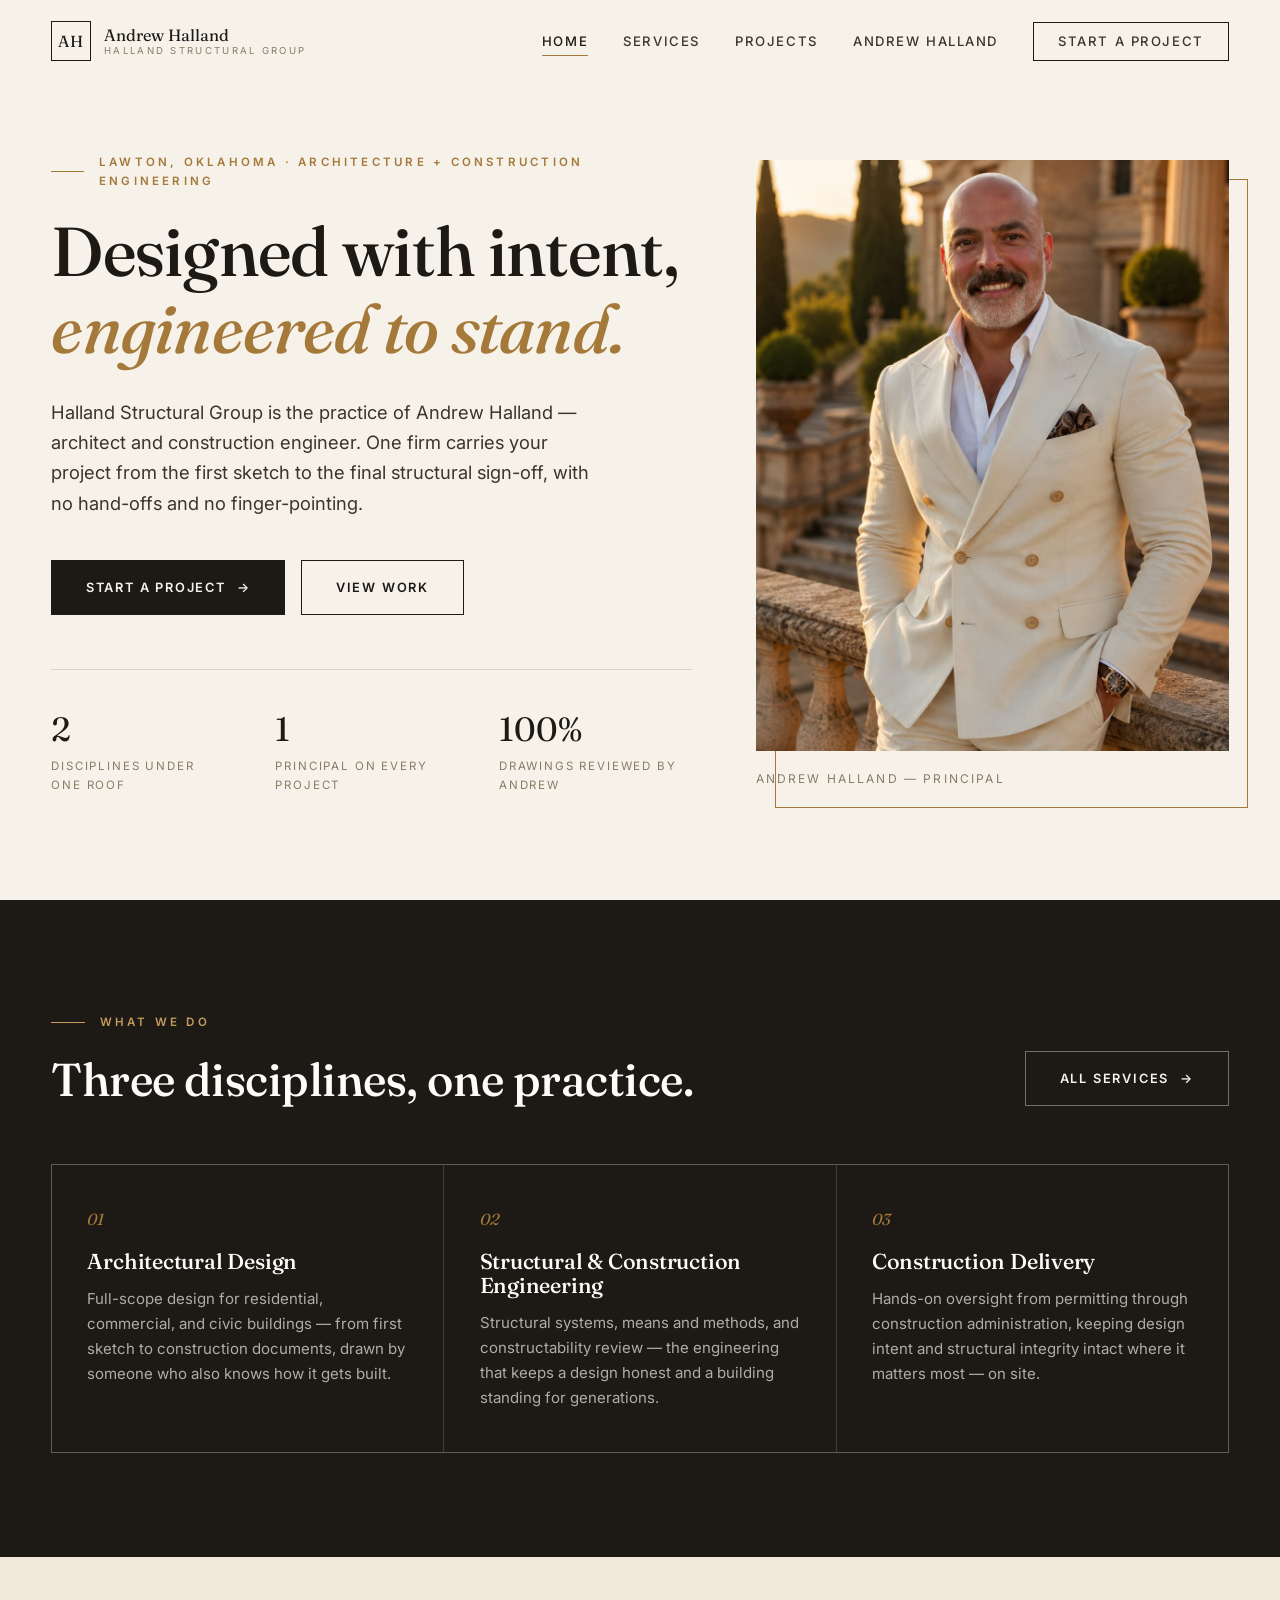
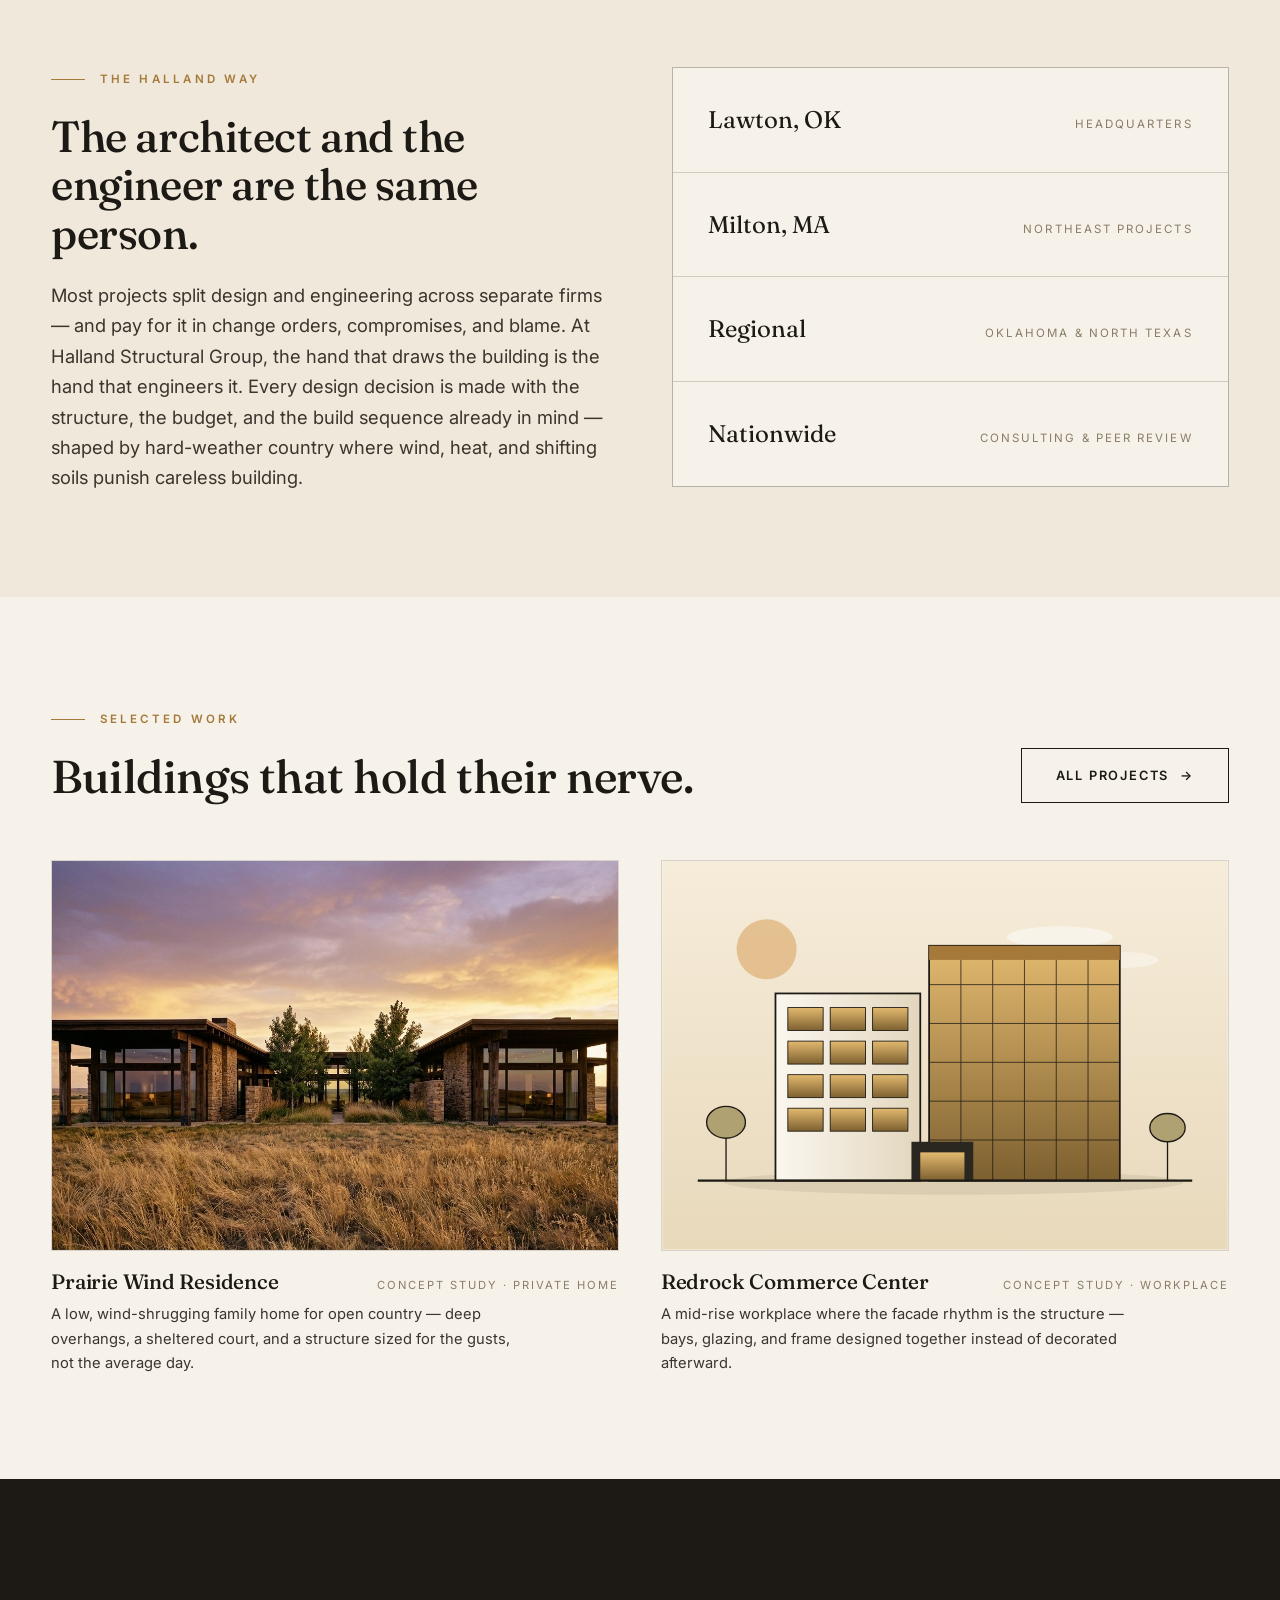
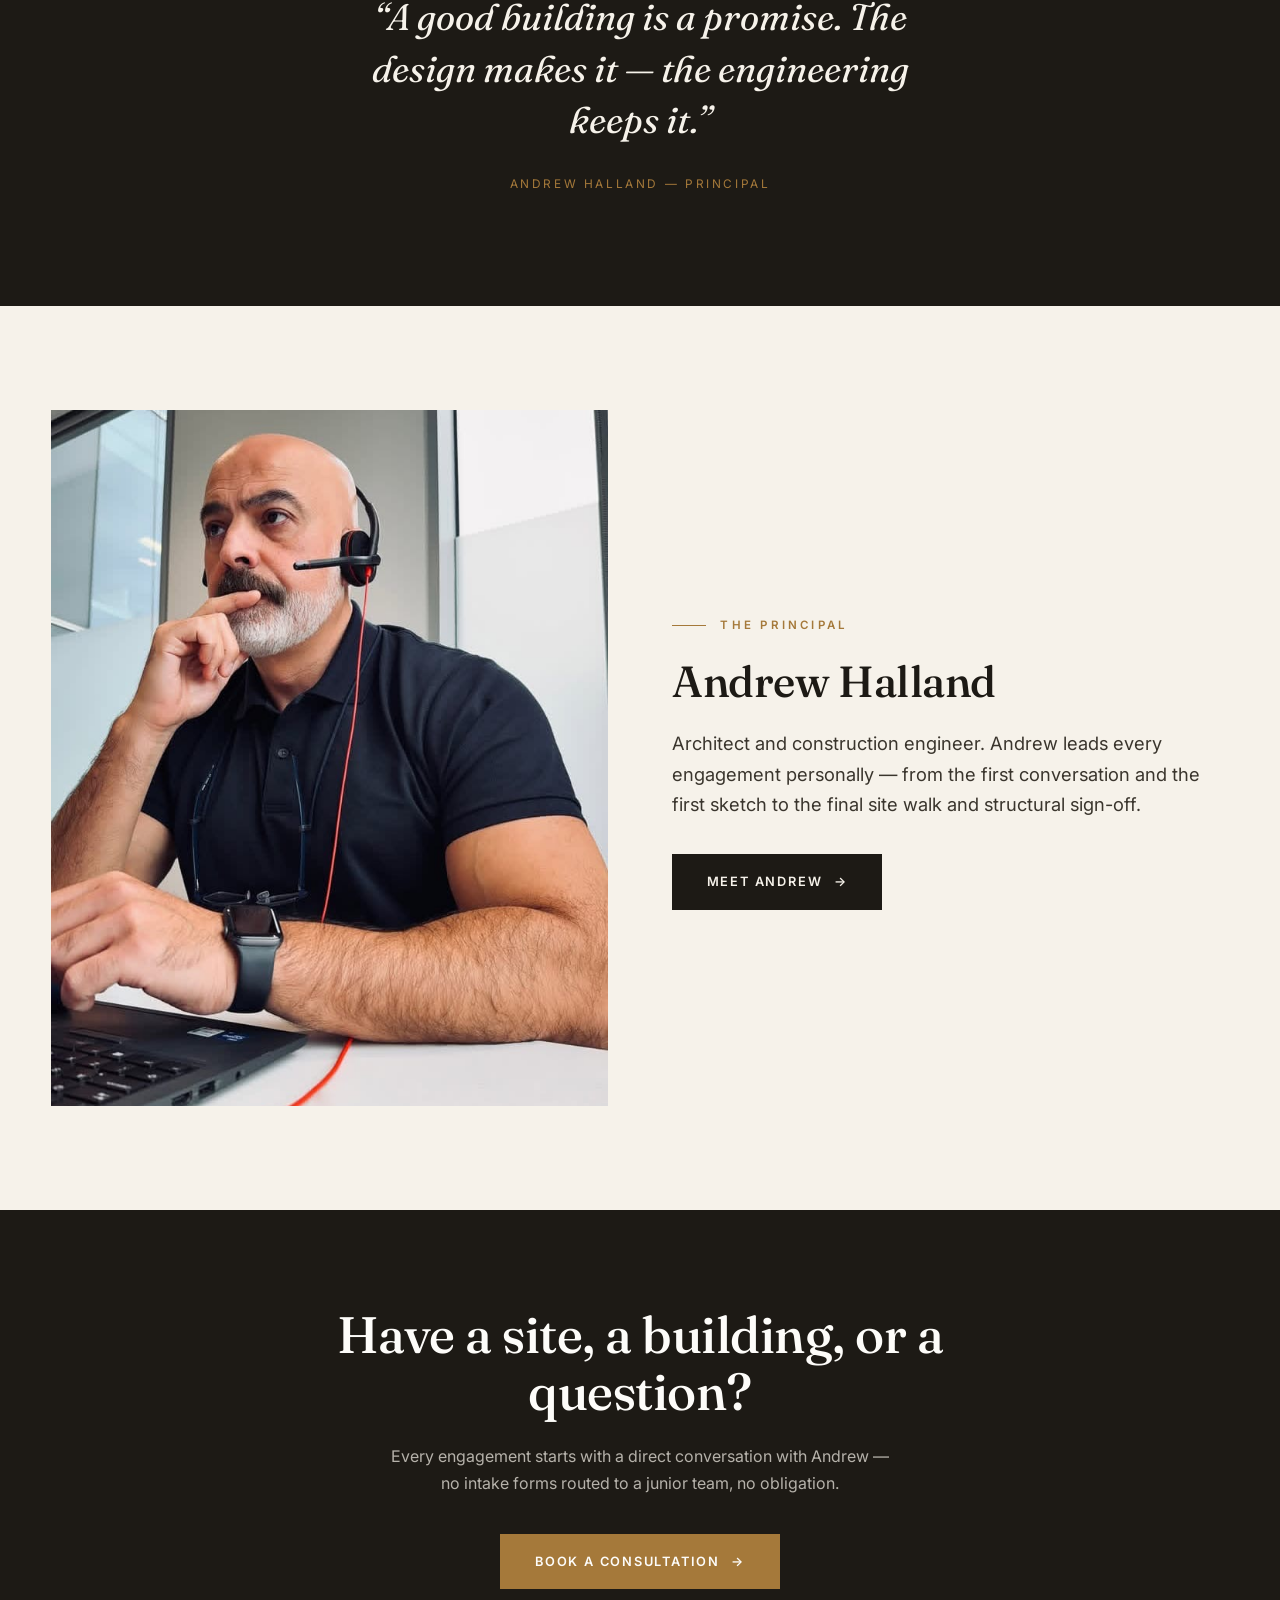
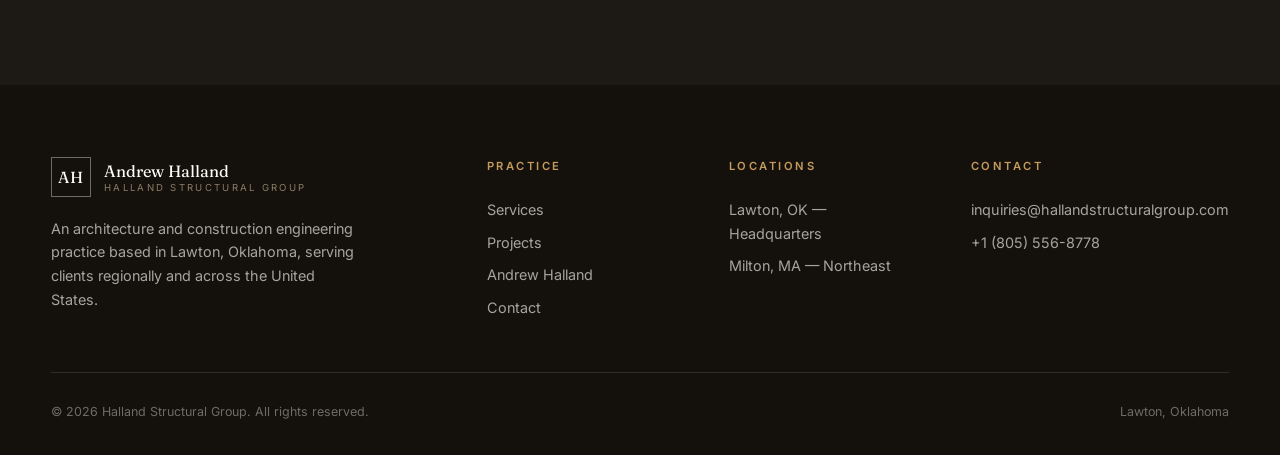
==== index.html @ 2c09c08a "Use concept visualization image for Prairie Wind Residence card Replace the inline SVG illustration " ====
<!DOCTYPE html>
<html lang="en">
<head>
  <meta charset="UTF-8" />
  <meta name="viewport" content="width=device-width, initial-scale=1.0" />
  <title>Halland Structural Group — Architecture &amp; Construction Engineering</title>
  <meta name="description" content="Halland Structural Group is the practice of Andrew Halland, architect and construction engineer — architectural design, structural engineering, and construction delivery from Lawton, Oklahoma." />
  <link rel="preconnect" href="https://fonts.googleapis.com" />
  <link rel="preconnect" href="https://fonts.gstatic.com" crossorigin />
  <link href="https://fonts.googleapis.com/css2?family=Fraunces:ital,wght@0,400;0,500;0,600;1,400;1,500&family=Inter:wght@400;500;600&display=swap" rel="stylesheet" />
  <link rel="stylesheet" href="css/style.css" />
  <link rel="icon" href="data:image/svg+xml,<svg xmlns='http://www.w3.org/2000/svg' viewBox='0 0 100 100'><rect width='100' height='100' fill='%231d1a15'/><text x='50' y='68' font-size='52' text-anchor='middle' fill='%23f6f2ea' font-family='Georgia'>AH</text></svg>" />
</head>
<body>

  <header class="site-header">
    <div class="container nav">
      <a href="index.html" class="brand">
        <span class="brand-mark">AH</span>
        <span class="brand-name"><span data-owner-name>Andrew Halland</span><small>Halland Structural Group</small></span>
      </a>
      <button class="nav-toggle" aria-label="Toggle navigation" aria-expanded="false">
        <span></span><span></span><span></span>
      </button>
      <ul class="nav-links">
        <li><a href="index.html" class="active">Home</a></li>
        <li><a href="services.html">Services</a></li>
        <li><a href="projects.html">Projects</a></li>
        <li><a href="andrew-halland.html"><span data-owner-name>Andrew Halland</span></a></li>
        <li><a href="contact.html" class="nav-cta">Start a Project</a></li>
      </ul>
    </div>
  </header>

  <main>

    <!-- Hero -->
    <section class="hero">
      <div class="container hero-grid">
        <div>
          <span class="eyebrow">Lawton, Oklahoma · Architecture + Construction Engineering</span>
          <h1>Designed with intent, <em>engineered to stand.</em></h1>
          <p class="lead">Halland Structural Group is the practice of Andrew Halland — architect and construction engineer. One firm carries your project from the first sketch to the final structural sign-off, with no hand-offs and no finger-pointing.</p>
          <div class="btn-row">
            <a class="btn" href="contact.html">Start a Project <span class="arrow">→</span></a>
            <a class="btn ghost" href="projects.html">View Work</a>
          </div>
          <div class="hero-stats">
            <div class="stat"><div class="num">2</div><div class="label">Disciplines Under One Roof</div></div>
            <div class="stat"><div class="num">1</div><div class="label">Principal on Every Project</div></div>
            <div class="stat"><div class="num">100%</div><div class="label">Drawings Reviewed by Andrew</div></div>
          </div>
        </div>
        <figure class="hero-figure frame reveal">
          <!-- PLACEHOLDER PHOTO: stock/demo image. Replace with a client-provided photo of Andrew Halland via the admin panel before launch. -->
          <img data-photo="portrait" src="assets/images/owner-portrait.jpeg" alt="Placeholder portrait — to be replaced with a photo of Andrew Halland" />
          <figcaption class="hero-caption"><span data-owner-name>Andrew Halland</span> — Principal</figcaption>
        </figure>
      </div>
    </section>

    <!-- Services overview -->
    <section class="dark">
      <div class="container">
        <div class="section-head reveal">
          <div>
            <span class="eyebrow">What We Do</span>
            <h2>Three disciplines, one practice.</h2>
          </div>
          <a class="btn ghost" href="services.html" style="border-color: rgba(246,242,234,0.4); color: var(--cream);">All Services <span class="arrow">→</span></a>
        </div>
        <div class="services-grid">
          <article class="service-card reveal">
            <span class="num">01</span>
            <h3>Architectural Design</h3>
            <p>Full-scope design for residential, commercial, and civic buildings — from first sketch to construction documents, drawn by someone who also knows how it gets built.</p>
          </article>
          <article class="service-card reveal">
            <span class="num">02</span>
            <h3>Structural &amp; Construction Engineering</h3>
            <p>Structural systems, means and methods, and constructability review — the engineering that keeps a design honest and a building standing for generations.</p>
          </article>
          <article class="service-card reveal">
            <span class="num">03</span>
            <h3>Construction Delivery</h3>
            <p>Hands-on oversight from permitting through construction administration, keeping design intent and structural integrity intact where it matters most — on site.</p>
          </article>
        </div>
      </div>
    </section>

    <!-- One firm, both disciplines -->
    <section class="heritage">
      <div class="container heritage-grid">
        <div class="reveal">
          <span class="eyebrow">The Halland Way</span>
          <h2 style="font-size: clamp(2rem, 3.4vw, 2.8rem); margin-bottom: 1.4rem;">The architect and the engineer are the same person.</h2>
          <p class="lead" style="max-width: 54ch;">Most projects split design and engineering across separate firms — and pay for it in change orders, compromises, and blame. At Halland Structural Group, the hand that draws the building is the hand that engineers it. Every design decision is made with the structure, the budget, and the build sequence already in mind — shaped by hard-weather country where wind, heat, and shifting soils punish careless building.</p>
        </div>
        <div class="heritage-cities reveal">
          <div class="city-card"><span class="city">Lawton, OK</span><span class="role">Headquarters</span></div>
          <div class="city-card"><span class="city">Milton, MA</span><span class="role">Northeast Projects</span></div>
          <div class="city-card"><span class="city">Regional</span><span class="role">Oklahoma &amp; North Texas</span></div>
          <div class="city-card"><span class="city">Nationwide</span><span class="role">Consulting &amp; Peer Review</span></div>
        </div>
      </div>
    </section>

    <!-- Featured projects -->
    <section>
      <div class="container">
        <div class="section-head reveal">
          <div>
            <span class="eyebrow">Selected Work</span>
            <h2>Buildings that hold their nerve.</h2>
          </div>
          <a class="btn ghost" href="projects.html">All Projects <span class="arrow">→</span></a>
        </div>
        <!-- PLACEHOLDER PROJECTS: illustrative concept cards for the demo. Replace with the client's real portfolio and photography before launch. -->
        <div class="projects-grid">
          <a class="project-card reveal" href="projects.html">
            <div class="project-art">
              <img src="assets/images/projects/prairie-wind-residence.jpg" alt="Concept visualization of the Prairie Wind Residence — a timber and stone home in open grassland at sunset" loading="lazy" />
            </div>
            <div class="project-meta"><h3>Prairie Wind Residence</h3><span class="tag">Concept Study · Private Home</span></div>
            <p class="project-desc">A low, wind-shrugging family home for open country — deep overhangs, a sheltered court, and a structure sized for the gusts, not the average day.</p>
          </a>
          <a class="project-card reveal" href="projects.html">
            <div class="project-art">
              <svg viewBox="0 0 640 440" xmlns="http://www.w3.org/2000/svg" role="img" aria-label="Illustration of the Redrock Commerce Center office buildings">
                <defs>
                  <linearGradient id="f2-sky" x1="0" y1="0" x2="0" y2="1"><stop offset="0" stop-color="#f6ecda"/><stop offset="1" stop-color="#e8d9bb"/></linearGradient>
                  <linearGradient id="f2-glass" x1="0" y1="0" x2="0" y2="1"><stop offset="0" stop-color="#e3b96f"/><stop offset="1" stop-color="#7d6030"/></linearGradient>
                  <linearGradient id="f2-wall" x1="0" y1="0" x2="1" y2="0"><stop offset="0" stop-color="#fbf7ef"/><stop offset="1" stop-color="#e2d6bd"/></linearGradient>
                </defs>
                <rect width="640" height="440" fill="url(#f2-sky)"/>
                <circle cx="118" cy="100" r="34" fill="#d9a05b" opacity="0.55"/>
                <ellipse cx="450" cy="86" rx="60" ry="12" fill="#fbf7ef" opacity="0.8"/>
                <ellipse cx="520" cy="112" rx="42" ry="9" fill="#fbf7ef" opacity="0.6"/>
                <ellipse cx="330" cy="364" rx="260" ry="14" fill="#1d1a15" opacity="0.08"/>
                <g>
                  <rect x="128" y="150" width="164" height="212" fill="url(#f2-wall)" stroke="#1d1a15" stroke-width="2"/>
                  <g fill="url(#f2-glass)" stroke="#1d1a15" stroke-width="1">
                    <rect x="142" y="166" width="40" height="26"/><rect x="190" y="166" width="40" height="26"/><rect x="238" y="166" width="40" height="26"/>
                    <rect x="142" y="204" width="40" height="26"/><rect x="190" y="204" width="40" height="26"/><rect x="238" y="204" width="40" height="26"/>
                    <rect x="142" y="242" width="40" height="26"/><rect x="190" y="242" width="40" height="26"/><rect x="238" y="242" width="40" height="26"/>
                    <rect x="142" y="280" width="40" height="26"/><rect x="190" y="280" width="40" height="26"/><rect x="238" y="280" width="40" height="26"/>
                  </g>
                  <rect x="302" y="96" width="216" height="266" fill="url(#f2-glass)" stroke="#1d1a15" stroke-width="2"/>
                  <g stroke="#1d1a15" stroke-width="1" opacity="0.85">
                    <line x1="338" y1="96" x2="338" y2="362"/><line x1="374" y1="96" x2="374" y2="362"/>
                    <line x1="410" y1="96" x2="410" y2="362"/><line x1="446" y1="96" x2="446" y2="362"/><line x1="482" y1="96" x2="482" y2="362"/>
                    <line x1="302" y1="140" x2="518" y2="140"/><line x1="302" y1="184" x2="518" y2="184"/>
                    <line x1="302" y1="228" x2="518" y2="228"/><line x1="302" y1="272" x2="518" y2="272"/><line x1="302" y1="316" x2="518" y2="316"/>
                  </g>
                  <rect x="302" y="96" width="216" height="16" fill="#a5793a"/>
                  <rect x="282" y="318" width="70" height="44" fill="#2a2620"/>
                  <rect x="292" y="330" width="50" height="32" fill="url(#f2-glass)"/>
                </g>
                <line x1="40" y1="362" x2="600" y2="362" stroke="#1d1a15" stroke-width="2.5"/>
                <g stroke="#1d1a15" stroke-width="1.5" fill="#b0a173">
                  <path d="M72 362 V310" fill="none"/><ellipse cx="72" cy="296" rx="22" ry="18"/>
                  <path d="M572 362 V316" fill="none"/><ellipse cx="572" cy="302" rx="20" ry="16"/>
                </g>
              </svg>
            </div>
            <div class="project-meta"><h3>Redrock Commerce Center</h3><span class="tag">Concept Study · Workplace</span></div>
            <p class="project-desc">A mid-rise workplace where the facade rhythm is the structure — bays, glazing, and frame designed together instead of decorated afterward.</p>
          </a>
        </div>
      </div>
    </section>

    <!-- Statement -->
    <section class="statement dark">
      <div class="container reveal">
        <blockquote>&ldquo;A good building is a promise. The design makes it — the engineering keeps it.&rdquo;</blockquote>
        <cite><span data-owner-name>Andrew Halland</span> — Principal</cite>
      </div>
    </section>

    <!-- Founder teaser -->
    <section class="founder-teaser">
      <div class="container heritage-grid">
        <a href="andrew-halland.html" class="reveal">
          <div class="founder-photo frame">
            <!-- PLACEHOLDER PHOTO: stock/demo image. Replace via the admin panel before launch. -->
            <img data-photo="consulting" src="assets/images/owner-consulting.jpeg" alt="Placeholder photo — to be replaced with a photo of Andrew Halland at work" />
          </div>
        </a>
        <div class="reveal">
          <span class="eyebrow">The Principal</span>
          <h2 style="font-size: clamp(2rem, 3.4vw, 2.8rem); margin-bottom: 1.4rem;"><span data-owner-name>Andrew Halland</span></h2>
          <p class="lead" style="max-width: 54ch;">Architect and construction engineer. Andrew leads every engagement personally — from the first conversation and the first sketch to the final site walk and structural sign-off.</p>
          <div style="margin-top: 2.2rem;">
            <a class="btn" href="andrew-halland.html">Meet Andrew <span class="arrow">→</span></a>
          </div>
        </div>
      </div>
    </section>

    <!-- CTA -->
    <section class="cta-band">
      <div class="container reveal">
        <h2>Have a site, a building, or a question?</h2>
        <p>Every engagement starts with a direct conversation with Andrew — no intake forms routed to a junior team, no obligation.</p>
        <a class="btn" href="contact.html">Book a Consultation <span class="arrow">→</span></a>
      </div>
    </section>

  </main>

  <footer class="site-footer">
    <div class="container">
      <div class="footer-grid">
        <div class="footer-about">
          <a href="index.html" class="brand">
            <span class="brand-mark">AH</span>
            <span class="brand-name"><span data-owner-name>Andrew Halland</span><small>Halland Structural Group</small></span>
          </a>
          <p>An architecture and construction engineering practice based in Lawton, Oklahoma, serving clients regionally and across the United States.</p>
        </div>
        <div>
          <h4>Practice</h4>
          <ul>
            <li><a href="services.html">Services</a></li>
            <li><a href="projects.html">Projects</a></li>
            <li><a href="andrew-halland.html"><span data-owner-name>Andrew Halland</span></a></li>
            <li><a href="contact.html">Contact</a></li>
          </ul>
        </div>
        <div>
          <h4>Locations</h4>
          <ul>
            <li>Lawton, OK — Headquarters</li>
            <li>Milton, MA — Northeast</li>
          </ul>
        </div>
        <div>
          <h4>Contact</h4>
          <ul>
            <!-- PLACEHOLDER EMAIL: replace with the client's real business email before launch. -->
            <li><a href="mailto:inquiries@hallandstructuralgroup.com">inquiries@hallandstructuralgroup.com</a></li>
            <li><a href="tel:+18055568778">+1 (805) 556-8778</a></li>
          </ul>
        </div>
      </div>
      <div class="footer-bottom">
        <span>© <span data-year></span> Halland Structural Group. All rights reserved.</span>
        <span>Lawton, Oklahoma</span>
      </div>
    </div>
  </footer>

  <script src="js/config.js"></script>
  <script src="js/main.js"></script>
</body>
</html>
---- css/style.css ----
/* ============================================
   Halland Structural Group
   ============================================ */

:root {
  --cream: #f6f2ea;
  --cream-deep: #efe8db;
  --ink: #1d1a15;
  --ink-soft: #3a352d;
  --stone: #8a7c66;
  --bronze: #a5793a;
  --bronze-soft: #c49a5d;
  --white: #fdfcf9;
  --line: rgba(29, 26, 21, 0.14);
  --serif: "Fraunces", "Georgia", serif;
  --sans: "Inter", "Helvetica Neue", Arial, sans-serif;
  --ease: cubic-bezier(0.22, 1, 0.36, 1);
}

* { margin: 0; padding: 0; box-sizing: border-box; }

html { scroll-behavior: smooth; }

body {
  font-family: var(--sans);
  background: var(--cream);
  color: var(--ink);
  line-height: 1.65;
  font-size: 16px;
  -webkit-font-smoothing: antialiased;
}

img { max-width: 100%; display: block; }

a { color: inherit; text-decoration: none; }

.container {
  width: min(1180px, 92%);
  margin: 0 auto;
}

/* ---------- Typography helpers ---------- */

h1, h2, h3, .serif {
  font-family: var(--serif);
  font-weight: 500;
  line-height: 1.12;
  letter-spacing: -0.01em;
}

.eyebrow {
  font-family: var(--sans);
  font-size: 0.72rem;
  font-weight: 600;
  letter-spacing: 0.28em;
  text-transform: uppercase;
  color: var(--bronze);
  display: inline-flex;
  align-items: center;
  gap: 0.9rem;
  margin-bottom: 1.4rem;
}

.eyebrow::before {
  content: "";
  width: 34px;
  height: 1px;
  background: var(--bronze);
}

.lead {
  font-size: 1.15rem;
  color: var(--ink-soft);
  max-width: 46ch;
}

/* ---------- Header / Nav ---------- */

.site-header {
  position: fixed;
  inset: 0 0 auto 0;
  z-index: 100;
  transition: background 0.4s var(--ease), box-shadow 0.4s var(--ease);
}

.site-header.scrolled {
  background: rgba(246, 242, 234, 0.92);
  backdrop-filter: blur(12px);
  box-shadow: 0 1px 0 var(--line);
}

.nav {
  display: flex;
  align-items: center;
  justify-content: space-between;
  padding: 1.3rem 0;
}

.brand {
  display: flex;
  align-items: center;
  gap: 0.8rem;
}

.brand-mark {
  width: 40px;
  height: 40px;
  border: 1px solid var(--ink);
  display: grid;
  place-items: center;
  font-family: var(--serif);
  font-size: 1rem;
  letter-spacing: 0.05em;
  flex-shrink: 0;
}

.brand-name {
  font-family: var(--serif);
  font-size: 1.02rem;
  line-height: 1.25;
}

.brand-name small {
  display: block;
  font-family: var(--sans);
  font-size: 0.6rem;
  letter-spacing: 0.24em;
  text-transform: uppercase;
  color: var(--stone);
}

.nav-links {
  display: flex;
  align-items: center;
  gap: 2.2rem;
  list-style: none;
}

.nav-links a {
  font-size: 0.82rem;
  font-weight: 500;
  letter-spacing: 0.12em;
  text-transform: uppercase;
  color: var(--ink-soft);
  padding: 0.4rem 0;
  position: relative;
  transition: color 0.25s;
}

.nav-links a::after {
  content: "";
  position: absolute;
  left: 0;
  bottom: 0;
  width: 100%;
  height: 1px;
  background: var(--bronze);
  transform: scaleX(0);
  transform-origin: left;
  transition: transform 0.35s var(--ease);
}

.nav-links a:hover,
.nav-links a.active { color: var(--ink); }

.nav-links a:hover::after,
.nav-links a.active::after { transform: scaleX(1); }

.nav-cta {
  border: 1px solid var(--ink);
  padding: 0.65rem 1.5rem !important;
  transition: background 0.3s, color 0.3s;
}

.nav-cta::after { display: none; }

.nav-cta:hover {
  background: var(--ink);
  color: var(--cream) !important;
}

.nav-toggle {
  display: none;
  background: none;
  border: none;
  cursor: pointer;
  width: 42px;
  height: 42px;
  position: relative;
  z-index: 110;
}

.nav-toggle span {
  display: block;
  width: 24px;
  height: 2px;
  background: var(--ink);
  margin: 5px auto;
  transition: transform 0.3s var(--ease), opacity 0.3s;
}

.nav-toggle.open span:nth-child(1) { transform: translateY(7px) rotate(45deg); }
.nav-toggle.open span:nth-child(2) { opacity: 0; }
.nav-toggle.open span:nth-child(3) { transform: translateY(-7px) rotate(-45deg); }

/* ---------- Hero ---------- */

.hero {
  min-height: 100vh;
  display: flex;
  align-items: center;
  position: relative;
  overflow: hidden;
  padding: 8rem 0 5rem;
}

.hero-grid {
  display: grid;
  grid-template-columns: 1.15fr 0.85fr;
  gap: 4rem;
  align-items: center;
}

.hero h1 {
  font-size: clamp(2.6rem, 5.4vw, 4.6rem);
}

.hero h1 em {
  font-style: italic;
  color: var(--bronze);
}

.hero .lead { margin: 1.8rem 0 2.6rem; }

.hero-figure {
  position: relative;
}

.hero-figure img {
  width: 100%;
  aspect-ratio: 4 / 5;
  object-fit: cover;
  object-position: top;
}

.frame {
  position: relative;
}

.frame::before {
  content: "";
  position: absolute;
  inset: 1.2rem -1.2rem -1.2rem 1.2rem;
  border: 1px solid var(--bronze);
  z-index: -1;
}

.hero-caption {
  margin-top: 1.1rem;
  font-size: 0.75rem;
  letter-spacing: 0.18em;
  text-transform: uppercase;
  color: var(--stone);
}

.hero-stats {
  display: flex;
  gap: 3rem;
  margin-top: 3.4rem;
  padding-top: 2rem;
  border-top: 1px solid var(--line);
}

.stat .num {
  font-family: var(--serif);
  font-size: 2.1rem;
  color: var(--ink);
}

.stat .label {
  font-size: 0.72rem;
  letter-spacing: 0.16em;
  text-transform: uppercase;
  color: var(--stone);
}

/* ---------- Buttons ---------- */

.btn {
  display: inline-flex;
  align-items: center;
  gap: 0.7rem;
  font-size: 0.8rem;
  font-weight: 600;
  letter-spacing: 0.14em;
  text-transform: uppercase;
  padding: 1rem 2.1rem;
  border: 1px solid var(--ink);
  background: var(--ink);
  color: var(--cream);
  cursor: pointer;
  transition: background 0.3s, color 0.3s;
}

.btn:hover { background: transparent; color: var(--ink); }

.btn.ghost { background: transparent; color: var(--ink); }
.btn.ghost:hover { background: var(--ink); color: var(--cream); }

.btn .arrow { transition: transform 0.3s var(--ease); }
.btn:hover .arrow { transform: translateX(5px); }

.btn-row { display: flex; gap: 1rem; flex-wrap: wrap; }

/* ---------- Sections ---------- */

section { padding: 6.5rem 0; }

.section-head {
  display: flex;
  justify-content: space-between;
  align-items: flex-end;
  gap: 2rem;
  margin-bottom: 3.6rem;
  flex-wrap: wrap;
}

.section-head h2 {
  font-size: clamp(2rem, 3.6vw, 3rem);
  max-width: 22ch;
}

.dark {
  background: var(--ink);
  color: var(--cream);
}

.dark .section-head h2,
.dark h3 { color: var(--white); }

.dark .lead { color: rgba(246, 242, 234, 0.72); }

.dark .eyebrow { color: var(--bronze-soft); }
.dark .eyebrow::before { background: var(--bronze-soft); }

/* ---------- Services ---------- */

.services-grid {
  display: grid;
  grid-template-columns: repeat(3, 1fr);
  gap: 1px;
  background: var(--line);
  border: 1px solid var(--line);
}

.dark .services-grid {
  background: rgba(246, 242, 234, 0.16);
  border-color: rgba(246, 242, 234, 0.16);
}

.service-card {
  background: var(--cream);
  padding: 2.6rem 2.2rem;
  transition: background 0.35s var(--ease);
}

.dark .service-card { background: var(--ink); }

.service-card:hover { background: var(--cream-deep); }
.dark .service-card:hover { background: #262219; }

.service-card .num {
  font-family: var(--serif);
  font-style: italic;
  color: var(--bronze);
  font-size: 1rem;
}

.service-card h3 {
  font-size: 1.35rem;
  margin: 1.1rem 0 0.8rem;
}

.service-card p {
  font-size: 0.94rem;
  color: var(--ink-soft);
}

.dark .service-card p { color: rgba(246, 242, 234, 0.68); }

.service-card ul {
  margin-top: 1.2rem;
  list-style: none;
}

.service-card ul li {
  font-size: 0.88rem;
  color: var(--ink-soft);
  padding: 0.45rem 0;
  border-top: 1px solid var(--line);
  display: flex;
  gap: 0.6rem;
}

.dark .service-card ul li {
  color: rgba(246, 242, 234, 0.68);
  border-color: rgba(246, 242, 234, 0.14);
}

.service-card ul li::before {
  content: "—";
  color: var(--bronze);
}

/* ---------- Dual heritage band ---------- */

.heritage {
  background: var(--cream-deep);
}

.heritage-grid {
  display: grid;
  grid-template-columns: 1fr 1fr;
  gap: 4rem;
  align-items: center;
}

.heritage-cities {
  display: grid;
  gap: 1px;
  background: var(--line);
  border: 1px solid var(--line);
}

.city-card {
  background: var(--cream);
  padding: 2rem 2.2rem;
  display: flex;
  justify-content: space-between;
  align-items: baseline;
  gap: 1rem;
}

.city-card .city {
  font-family: var(--serif);
  font-size: 1.5rem;
}

.city-card .role {
  font-size: 0.72rem;
  letter-spacing: 0.18em;
  text-transform: uppercase;
  color: var(--stone);
  text-align: right;
}

/* ---------- Projects ---------- */

.projects-grid {
  display: grid;
  grid-template-columns: repeat(2, 1fr);
  gap: 2.6rem;
}

.project-card {
  display: block;
}

.project-art {
  aspect-ratio: 16 / 11;
  overflow: hidden;
  position: relative;
  border: 1px solid var(--line);
}

.project-art svg,
.project-art img {
  width: 100%;
  height: 100%;
  display: block;
  object-fit: cover;
  transition: transform 0.8s var(--ease);
}

.project-card:hover .project-art svg,
.project-card:hover .project-art img { transform: scale(1.045); }

.project-meta {
  display: flex;
  justify-content: space-between;
  align-items: baseline;
  gap: 1rem;
  margin-top: 1.2rem;
}

.project-meta h3 { font-size: 1.3rem; }

.project-meta .tag {
  font-size: 0.7rem;
  letter-spacing: 0.18em;
  text-transform: uppercase;
  color: var(--stone);
  white-space: nowrap;
}

.project-desc {
  margin-top: 0.5rem;
  font-size: 0.92rem;
  color: var(--ink-soft);
  max-width: 52ch;
}

/* ---------- Quote / statement ---------- */

.statement {
  text-align: center;
  padding: 7rem 0;
}

.statement blockquote {
  font-family: var(--serif);
  font-size: clamp(1.5rem, 3vw, 2.3rem);
  font-style: italic;
  line-height: 1.4;
  max-width: 26ch;
  margin: 0 auto;
}

.statement cite {
  display: block;
  margin-top: 1.8rem;
  font-family: var(--sans);
  font-style: normal;
  font-size: 0.74rem;
  letter-spacing: 0.22em;
  text-transform: uppercase;
  color: var(--bronze);
}

/* ---------- Founder teaser ---------- */

.founder-teaser .heritage-grid { align-items: center; }

.founder-photo {
  aspect-ratio: 4 / 5;
  overflow: hidden;
}

.founder-photo img {
  width: 100%;
  height: 100%;
  object-fit: cover;
  object-position: top;
  transition: transform 0.9s var(--ease);
}

.founder-teaser a:hover .founder-photo img { transform: scale(1.04); }

/* ---------- Process ---------- */

.process-list {
  counter-reset: step;
  list-style: none;
  border-top: 1px solid var(--line);
}

.dark .process-list { border-color: rgba(246, 242, 234, 0.16); }

.process-list li {
  display: grid;
  grid-template-columns: 90px 1fr 2fr;
  gap: 2rem;
  padding: 2.2rem 0;
  border-bottom: 1px solid var(--line);
  align-items: baseline;
}

.dark .process-list li { border-color: rgba(246, 242, 234, 0.16); }

.process-list .step-num {
  font-family: var(--serif);
  font-style: italic;
  font-size: 1.6rem;
  color: var(--bronze);
}

.process-list h3 { font-size: 1.3rem; }

.process-list p {
  font-size: 0.94rem;
  color: var(--ink-soft);
}

.dark .process-list p { color: rgba(246, 242, 234, 0.68); }

/* ---------- Page hero (inner pages) ---------- */

.page-hero {
  padding: 11rem 0 4.5rem;
}

.page-hero h1 {
  font-size: clamp(2.4rem, 5vw, 4rem);
  max-width: 18ch;
}

.page-hero .lead { margin-top: 1.6rem; }

/* ---------- Founder page ---------- */

.founder-hero-grid {
  display: grid;
  grid-template-columns: 0.9fr 1.1fr;
  gap: 4.5rem;
  align-items: start;
}

.founder-facts {
  margin-top: 2.6rem;
  border-top: 1px solid var(--line);
}

.founder-facts div {
  display: grid;
  grid-template-columns: 1fr 1.6fr;
  gap: 1rem;
  padding: 0.9rem 0;
  border-bottom: 1px solid var(--line);
  font-size: 0.9rem;
}

.founder-facts dt {
  letter-spacing: 0.14em;
  text-transform: uppercase;
  font-size: 0.7rem;
  color: var(--stone);
  align-self: center;
}

.prose p + p { margin-top: 1.3rem; }

.prose p { color: var(--ink-soft); }

.prose .drop::first-letter {
  font-family: var(--serif);
  font-size: 3.4em;
  float: left;
  line-height: 0.85;
  padding-right: 0.12em;
  color: var(--bronze);
}

.timeline {
  list-style: none;
  border-left: 1px solid var(--line);
  margin-left: 0.4rem;
}

.timeline li {
  position: relative;
  padding: 0 0 2.4rem 2.2rem;
}

.timeline li::before {
  content: "";
  position: absolute;
  left: -5px;
  top: 0.5rem;
  width: 9px;
  height: 9px;
  background: var(--cream);
  border: 1px solid var(--bronze);
  transform: rotate(45deg);
}

.timeline .year {
  font-family: var(--serif);
  font-style: italic;
  color: var(--bronze);
  font-size: 1.05rem;
}

.timeline h3 { font-size: 1.2rem; margin: 0.3rem 0; }

.timeline p { font-size: 0.92rem; color: var(--ink-soft); }

.creds-grid {
  display: grid;
  grid-template-columns: repeat(2, 1fr);
  gap: 1px;
  background: var(--line);
  border: 1px solid var(--line);
}

.cred {
  background: var(--cream);
  padding: 1.8rem 2rem;
}

.cred h3 { font-size: 1.05rem; margin-bottom: 0.4rem; }

.cred p { font-size: 0.85rem; color: var(--stone); }

/* ---------- Contact ---------- */

.contact-grid {
  display: grid;
  grid-template-columns: 1fr 1.2fr;
  gap: 4.5rem;
  align-items: start;
}

.contact-info .office {
  padding: 1.6rem 0;
  border-top: 1px solid var(--line);
}

.contact-info .office h3 { font-size: 1.2rem; margin-bottom: 0.4rem; }

.contact-info .office p {
  font-size: 0.92rem;
  color: var(--ink-soft);
}

.contact-info .office a { color: var(--bronze); }

form .field { margin-bottom: 1.5rem; }

form label {
  display: block;
  font-size: 0.72rem;
  font-weight: 600;
  letter-spacing: 0.18em;
  text-transform: uppercase;
  color: var(--stone);
  margin-bottom: 0.5rem;
}

form input,
form select,
form textarea {
  width: 100%;
  border: none;
  border-bottom: 1px solid var(--ink-soft);
  background: transparent;
  padding: 0.7rem 0;
  font-family: var(--sans);
  font-size: 1rem;
  color: var(--ink);
  border-radius: 0;
  transition: border-color 0.3s;
}

form input:focus,
form select:focus,
form textarea:focus {
  outline: none;
  border-bottom-color: var(--bronze);
}

form textarea { resize: vertical; min-height: 120px; }

.form-row {
  display: grid;
  grid-template-columns: 1fr 1fr;
  gap: 2rem;
}

.form-note {
  font-size: 0.82rem;
  color: var(--stone);
  margin-top: 1rem;
}

/* ---------- CTA band ---------- */

.cta-band {
  background: var(--ink);
  color: var(--cream);
  text-align: center;
  padding: 6rem 0;
}

.cta-band h2 {
  font-size: clamp(2rem, 4vw, 3.2rem);
  color: var(--white);
  max-width: 20ch;
  margin: 0 auto 1.4rem;
}

.cta-band p {
  color: rgba(246, 242, 234, 0.7);
  max-width: 52ch;
  margin: 0 auto 2.4rem;
}

.cta-band .btn {
  background: var(--bronze);
  border-color: var(--bronze);
  color: var(--white);
}

.cta-band .btn:hover {
  background: transparent;
  color: var(--bronze-soft);
}

/* ---------- Footer ---------- */

.site-footer {
  background: #14110c;
  color: rgba(246, 242, 234, 0.65);
  padding: 4.5rem 0 2rem;
  font-size: 0.9rem;
}

.footer-grid {
  display: grid;
  grid-template-columns: 2fr 1fr 1fr 1.3fr;
  gap: 3rem;
  padding-bottom: 3rem;
  border-bottom: 1px solid rgba(246, 242, 234, 0.12);
}

.site-footer h4 {
  font-family: var(--sans);
  font-size: 0.7rem;
  font-weight: 600;
  letter-spacing: 0.22em;
  text-transform: uppercase;
  color: var(--bronze-soft);
  margin-bottom: 1.1rem;
}

.site-footer .brand-name { color: var(--white); }
.site-footer .brand-mark { border-color: rgba(246, 242, 234, 0.4); color: var(--white); }

.footer-about p { margin-top: 1.2rem; max-width: 34ch; }

.site-footer ul { list-style: none; }

.site-footer ul li { padding: 0.28rem 0; }

.site-footer ul a { transition: color 0.25s; }

.site-footer ul a:hover { color: var(--white); }

.footer-bottom {
  display: flex;
  justify-content: space-between;
  gap: 1rem;
  flex-wrap: wrap;
  padding-top: 1.8rem;
  font-size: 0.78rem;
  color: rgba(246, 242, 234, 0.4);
}

/* ---------- Reveal animation ---------- */

.reveal {
  opacity: 0;
  transform: translateY(28px);
  transition: opacity 0.9s var(--ease), transform 0.9s var(--ease);
}

.reveal.visible {
  opacity: 1;
  transform: none;
}

@media (prefers-reduced-motion: reduce) {
  .reveal { opacity: 1; transform: none; transition: none; }
  html { scroll-behavior: auto; }
}

/* ---------- Responsive ---------- */

@media (max-width: 960px) {
  .hero-grid,
  .heritage-grid,
  .founder-hero-grid,
  .contact-grid {
    grid-template-columns: 1fr;
    gap: 3rem;
  }

  .services-grid { grid-template-columns: 1fr 1fr; }

  .footer-grid { grid-template-columns: 1fr 1fr; }

  .process-list li {
    grid-template-columns: 60px 1fr;
  }

  .process-list p { grid-column: 2; }
}

@media (max-width: 720px) {
  .nav-toggle { display: block; }

  .nav-links {
    position: fixed;
    inset: 0;
    background: var(--cream);
    flex-direction: column;
    justify-content: center;
    gap: 2rem;
    transform: translateX(100%);
    transition: transform 0.45s var(--ease);
    z-index: 105;
  }

  .nav-links.open { transform: translateX(0); }

  .nav-links a { font-size: 1rem; }

  .services-grid,
  .projects-grid,
  .creds-grid,
  .form-row { grid-template-columns: 1fr; }

  .hero { padding-top: 7rem; }

  .hero-stats { gap: 1.6rem; flex-wrap: wrap; }

  section { padding: 4.5rem 0; }

  .frame::before { inset: 0.8rem -0.8rem -0.8rem 0.8rem; }
}
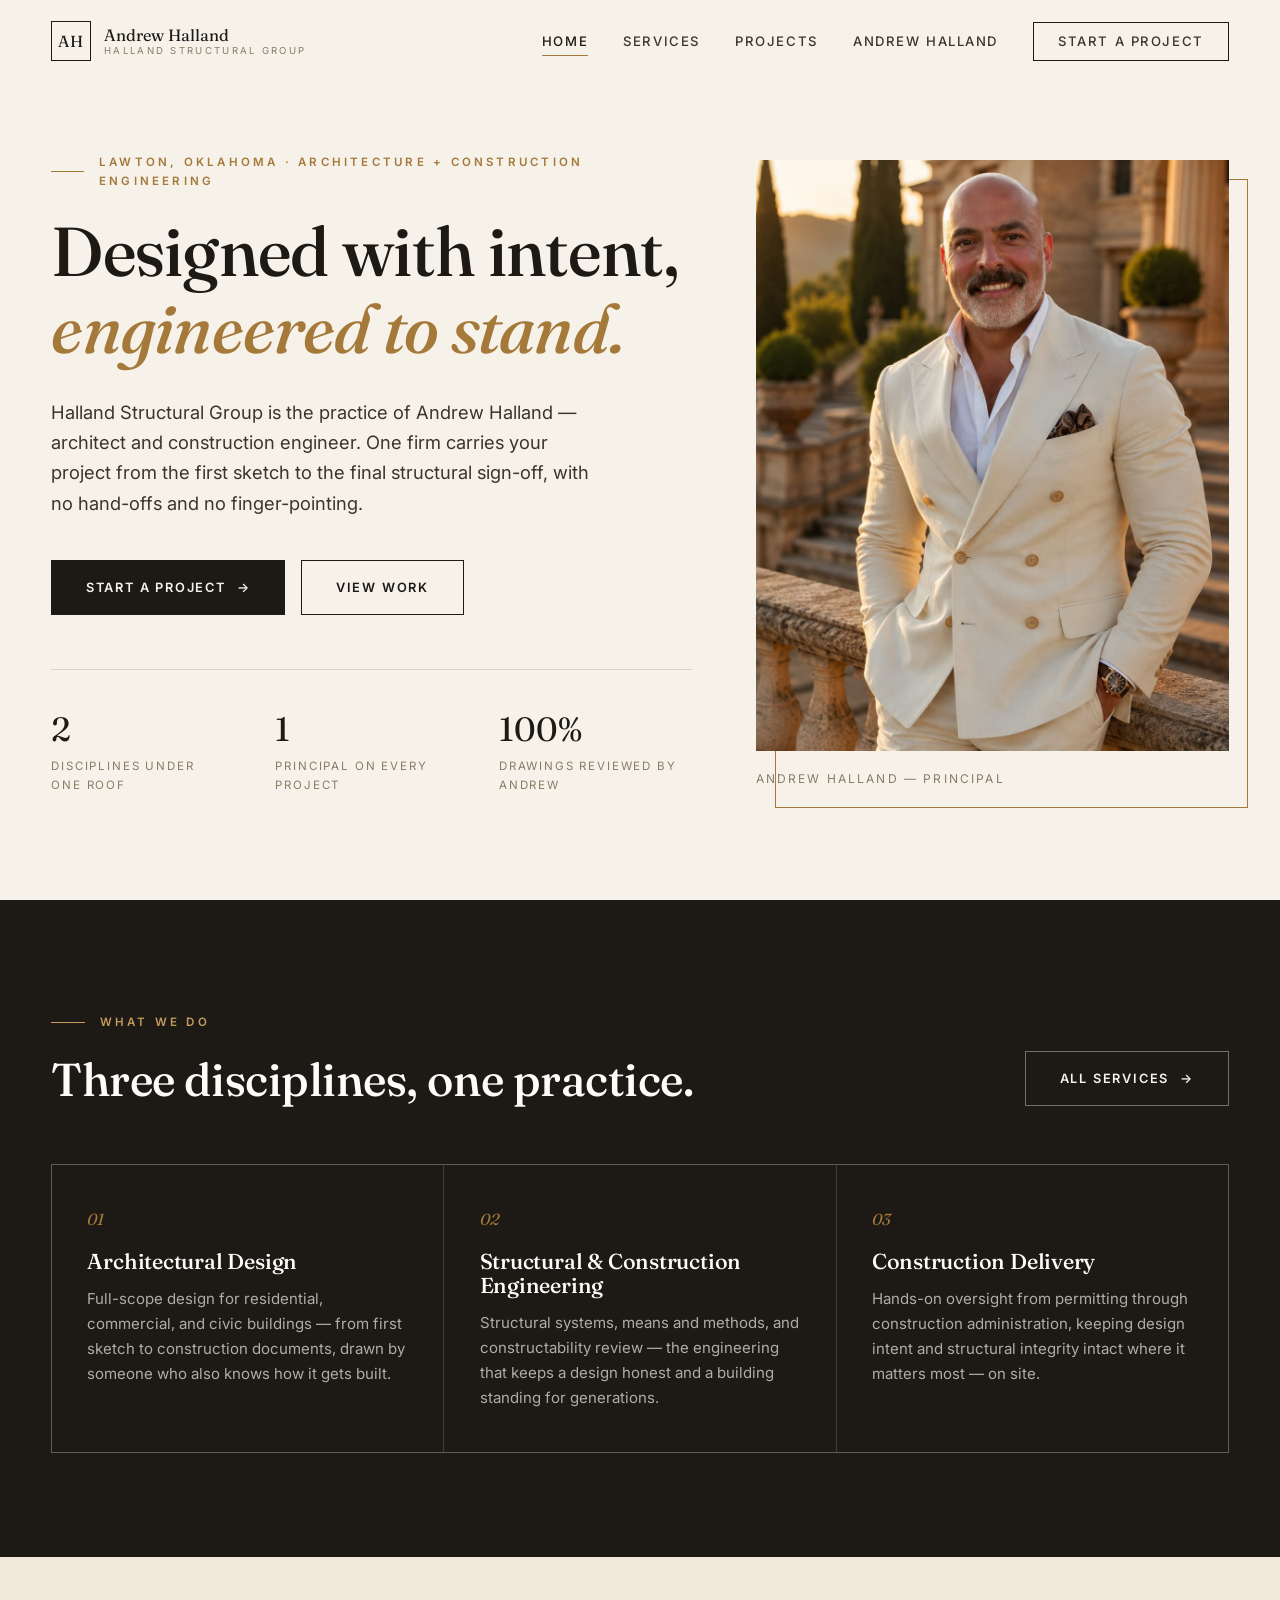
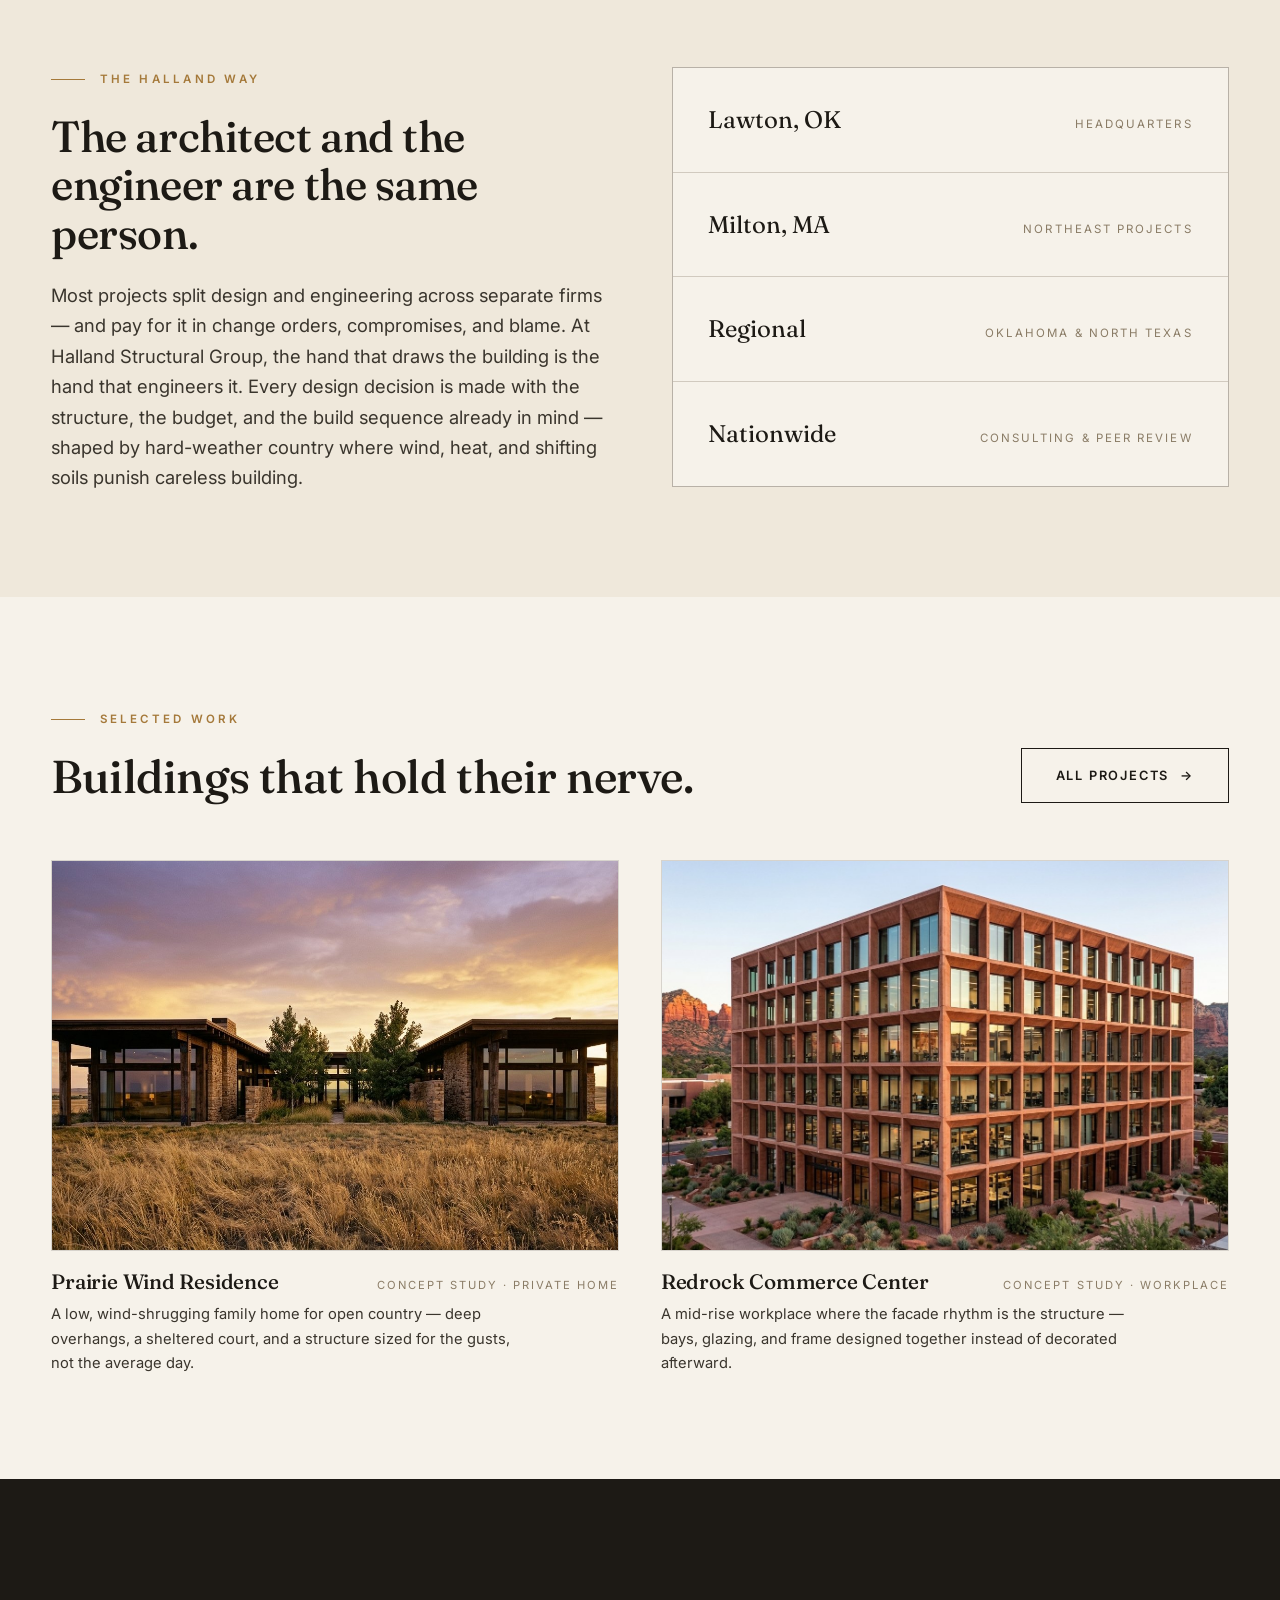
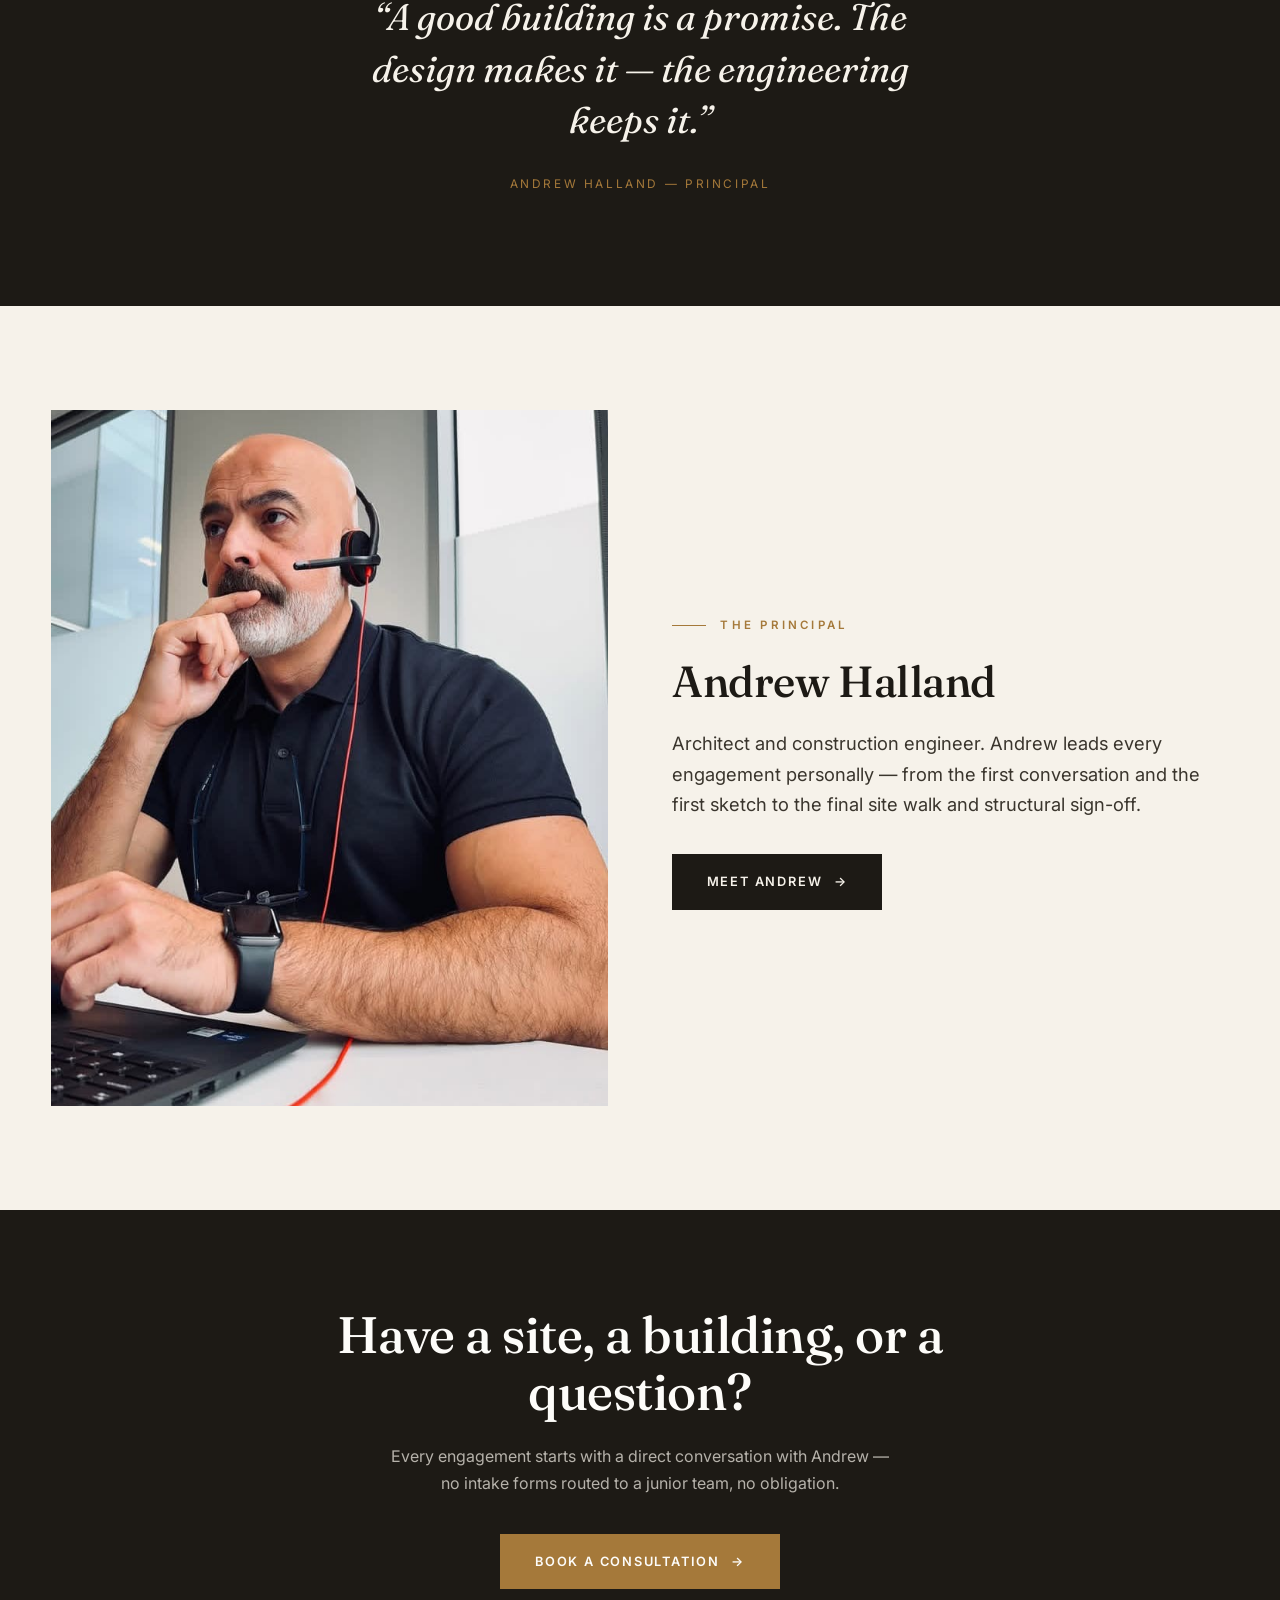
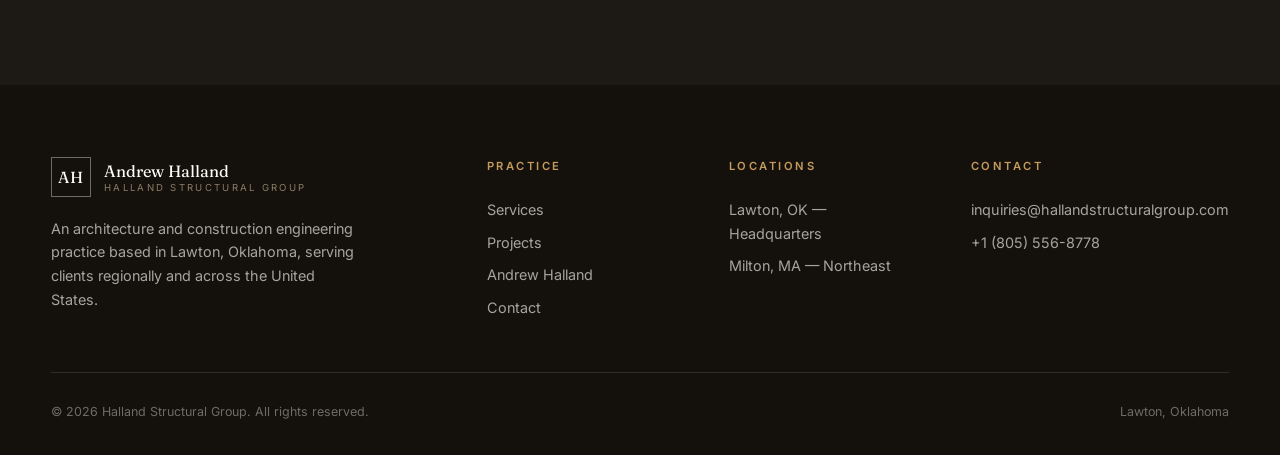
==== commit c2dad540: "Use provided image for Redrock Commerce Center; remove Cottonwood card - Replace the Redrock Commerc" ====
--- a/index.html
+++ b/index.html
@@ -127,42 +127,7 @@
           </a>
           <a class="project-card reveal" href="projects.html">
             <div class="project-art">
-              <svg viewBox="0 0 640 440" xmlns="http://www.w3.org/2000/svg" role="img" aria-label="Illustration of the Redrock Commerce Center office buildings">
-                <defs>
-                  <linearGradient id="f2-sky" x1="0" y1="0" x2="0" y2="1"><stop offset="0" stop-color="#f6ecda"/><stop offset="1" stop-color="#e8d9bb"/></linearGradient>
-                  <linearGradient id="f2-glass" x1="0" y1="0" x2="0" y2="1"><stop offset="0" stop-color="#e3b96f"/><stop offset="1" stop-color="#7d6030"/></linearGradient>
-                  <linearGradient id="f2-wall" x1="0" y1="0" x2="1" y2="0"><stop offset="0" stop-color="#fbf7ef"/><stop offset="1" stop-color="#e2d6bd"/></linearGradient>
-                </defs>
-                <rect width="640" height="440" fill="url(#f2-sky)"/>
-                <circle cx="118" cy="100" r="34" fill="#d9a05b" opacity="0.55"/>
-                <ellipse cx="450" cy="86" rx="60" ry="12" fill="#fbf7ef" opacity="0.8"/>
-                <ellipse cx="520" cy="112" rx="42" ry="9" fill="#fbf7ef" opacity="0.6"/>
-                <ellipse cx="330" cy="364" rx="260" ry="14" fill="#1d1a15" opacity="0.08"/>
-                <g>
-                  <rect x="128" y="150" width="164" height="212" fill="url(#f2-wall)" stroke="#1d1a15" stroke-width="2"/>
-                  <g fill="url(#f2-glass)" stroke="#1d1a15" stroke-width="1">
-                    <rect x="142" y="166" width="40" height="26"/><rect x="190" y="166" width="40" height="26"/><rect x="238" y="166" width="40" height="26"/>
-                    <rect x="142" y="204" width="40" height="26"/><rect x="190" y="204" width="40" height="26"/><rect x="238" y="204" width="40" height="26"/>
-                    <rect x="142" y="242" width="40" height="26"/><rect x="190" y="242" width="40" height="26"/><rect x="238" y="242" width="40" height="26"/>
-                    <rect x="142" y="280" width="40" height="26"/><rect x="190" y="280" width="40" height="26"/><rect x="238" y="280" width="40" height="26"/>
-                  </g>
-                  <rect x="302" y="96" width="216" height="266" fill="url(#f2-glass)" stroke="#1d1a15" stroke-width="2"/>
-                  <g stroke="#1d1a15" stroke-width="1" opacity="0.85">
-                    <line x1="338" y1="96" x2="338" y2="362"/><line x1="374" y1="96" x2="374" y2="362"/>
-                    <line x1="410" y1="96" x2="410" y2="362"/><line x1="446" y1="96" x2="446" y2="362"/><line x1="482" y1="96" x2="482" y2="362"/>
-                    <line x1="302" y1="140" x2="518" y2="140"/><line x1="302" y1="184" x2="518" y2="184"/>
-                    <line x1="302" y1="228" x2="518" y2="228"/><line x1="302" y1="272" x2="518" y2="272"/><line x1="302" y1="316" x2="518" y2="316"/>
-                  </g>
-                  <rect x="302" y="96" width="216" height="16" fill="#a5793a"/>
-                  <rect x="282" y="318" width="70" height="44" fill="#2a2620"/>
-                  <rect x="292" y="330" width="50" height="32" fill="url(#f2-glass)"/>
-                </g>
-                <line x1="40" y1="362" x2="600" y2="362" stroke="#1d1a15" stroke-width="2.5"/>
-                <g stroke="#1d1a15" stroke-width="1.5" fill="#b0a173">
-                  <path d="M72 362 V310" fill="none"/><ellipse cx="72" cy="296" rx="22" ry="18"/>
-                  <path d="M572 362 V316" fill="none"/><ellipse cx="572" cy="302" rx="20" ry="16"/>
-                </g>
-              </svg>
+              <img src="assets/images/projects/redrock-commerce-center.jpg" alt="Concept visualization of the Redrock Commerce Center — an office building with a deep concrete window grid against red rock hills" loading="lazy" />
             </div>
             <div class="project-meta"><h3>Redrock Commerce Center</h3><span class="tag">Concept Study · Workplace</span></div>
             <p class="project-desc">A mid-rise workplace where the facade rhythm is the structure — bays, glazing, and frame designed together instead of decorated afterward.</p>
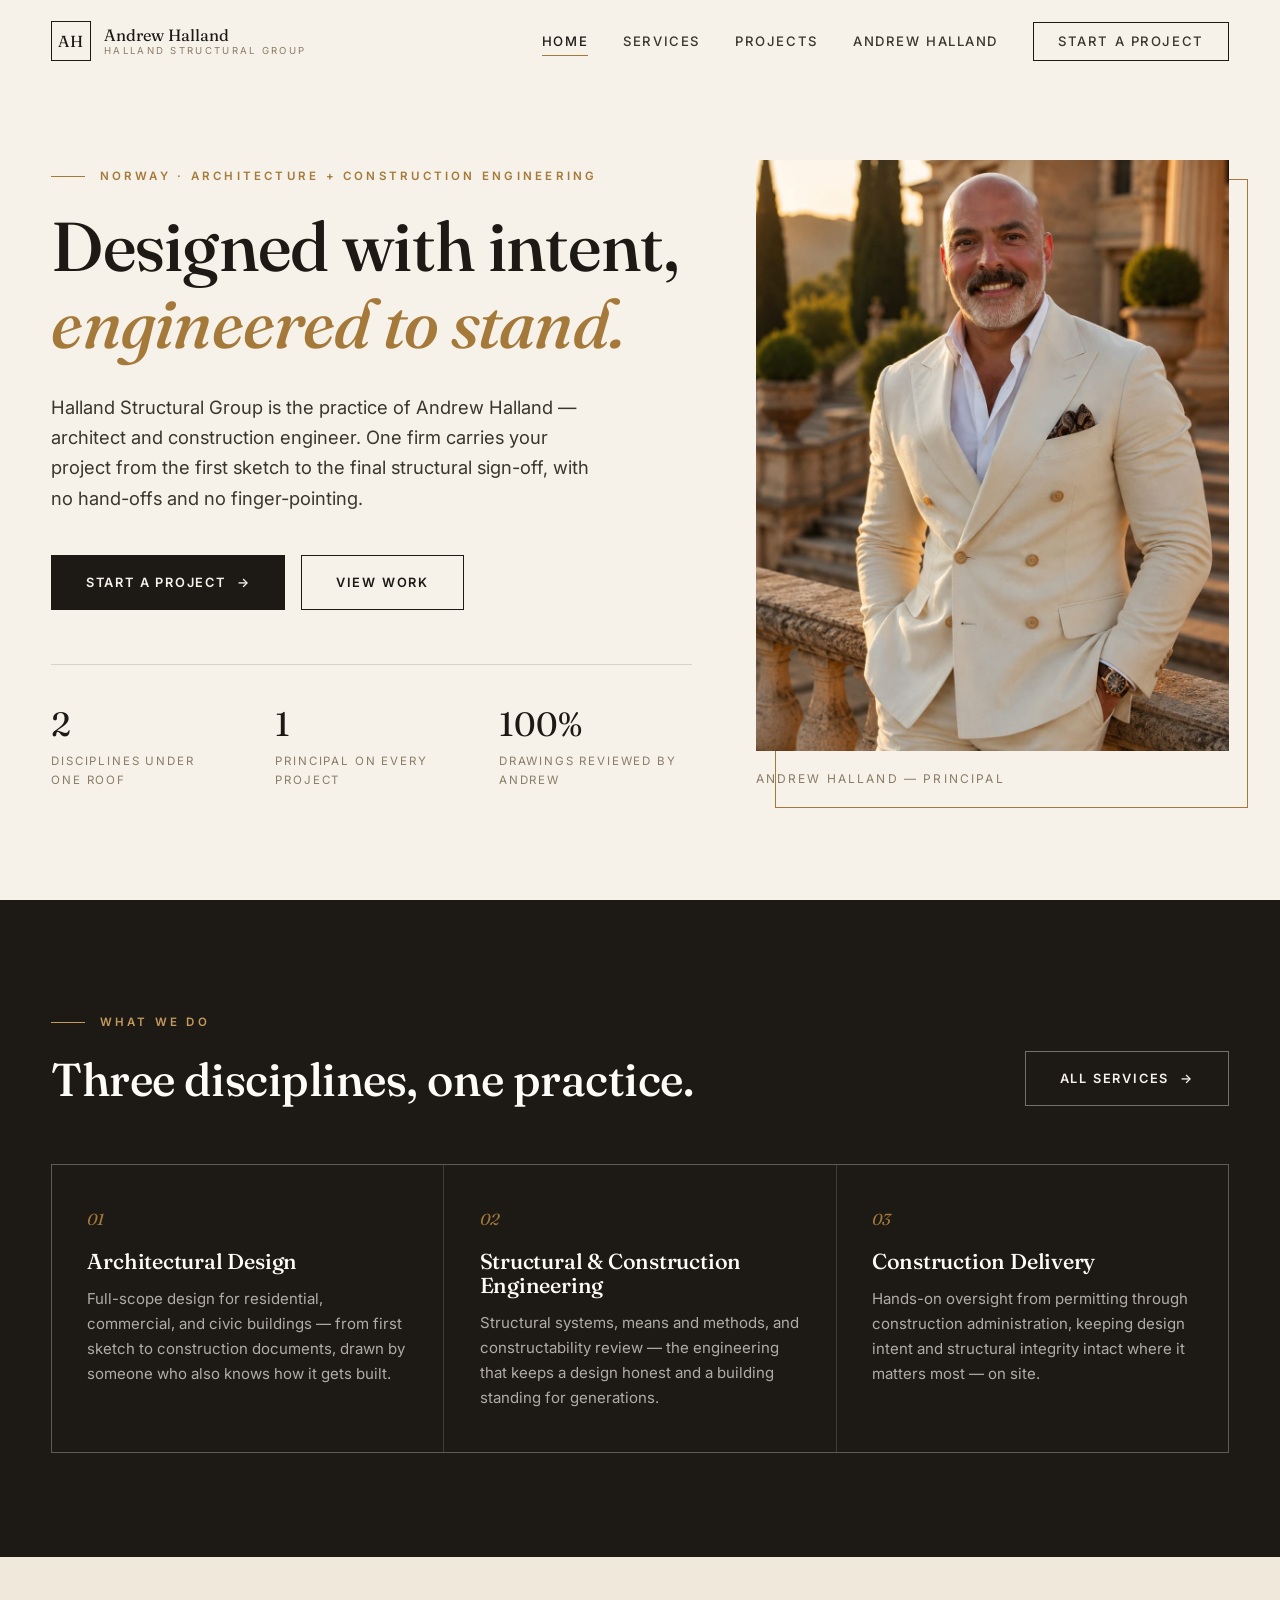
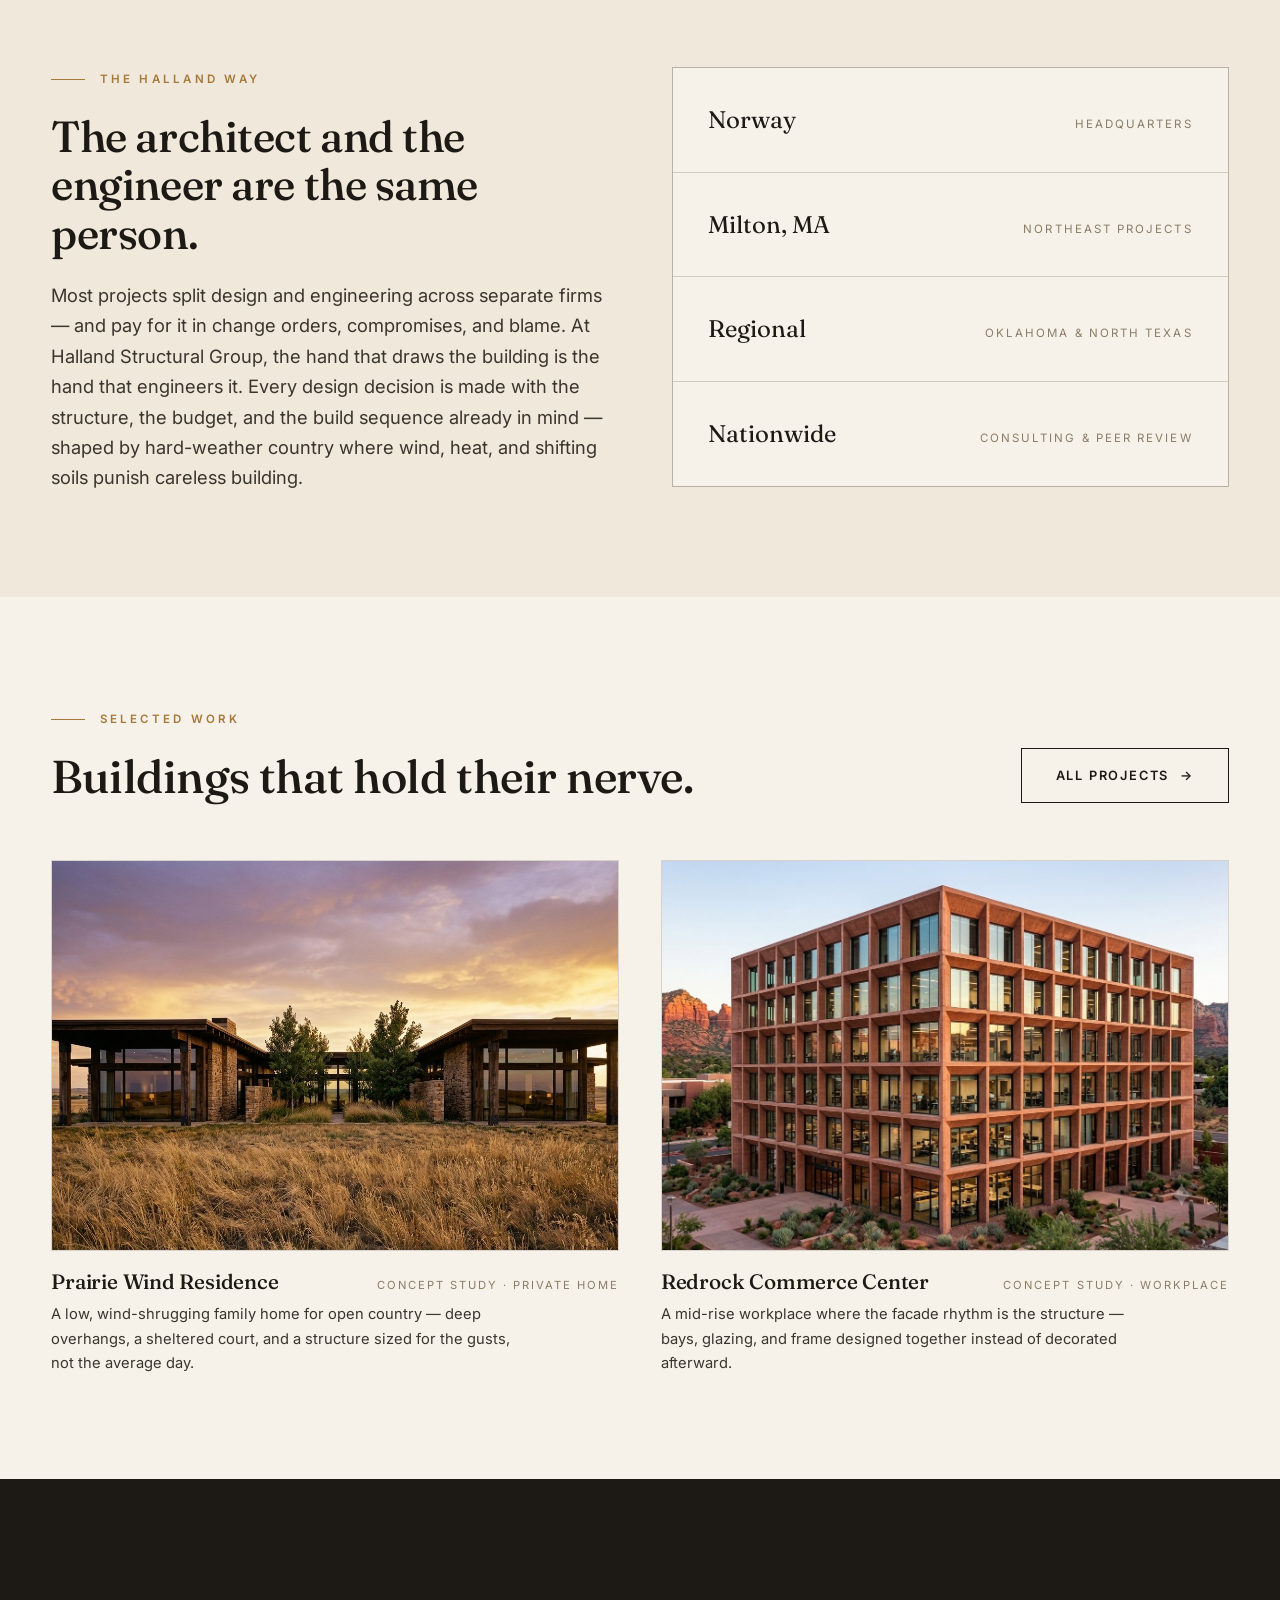
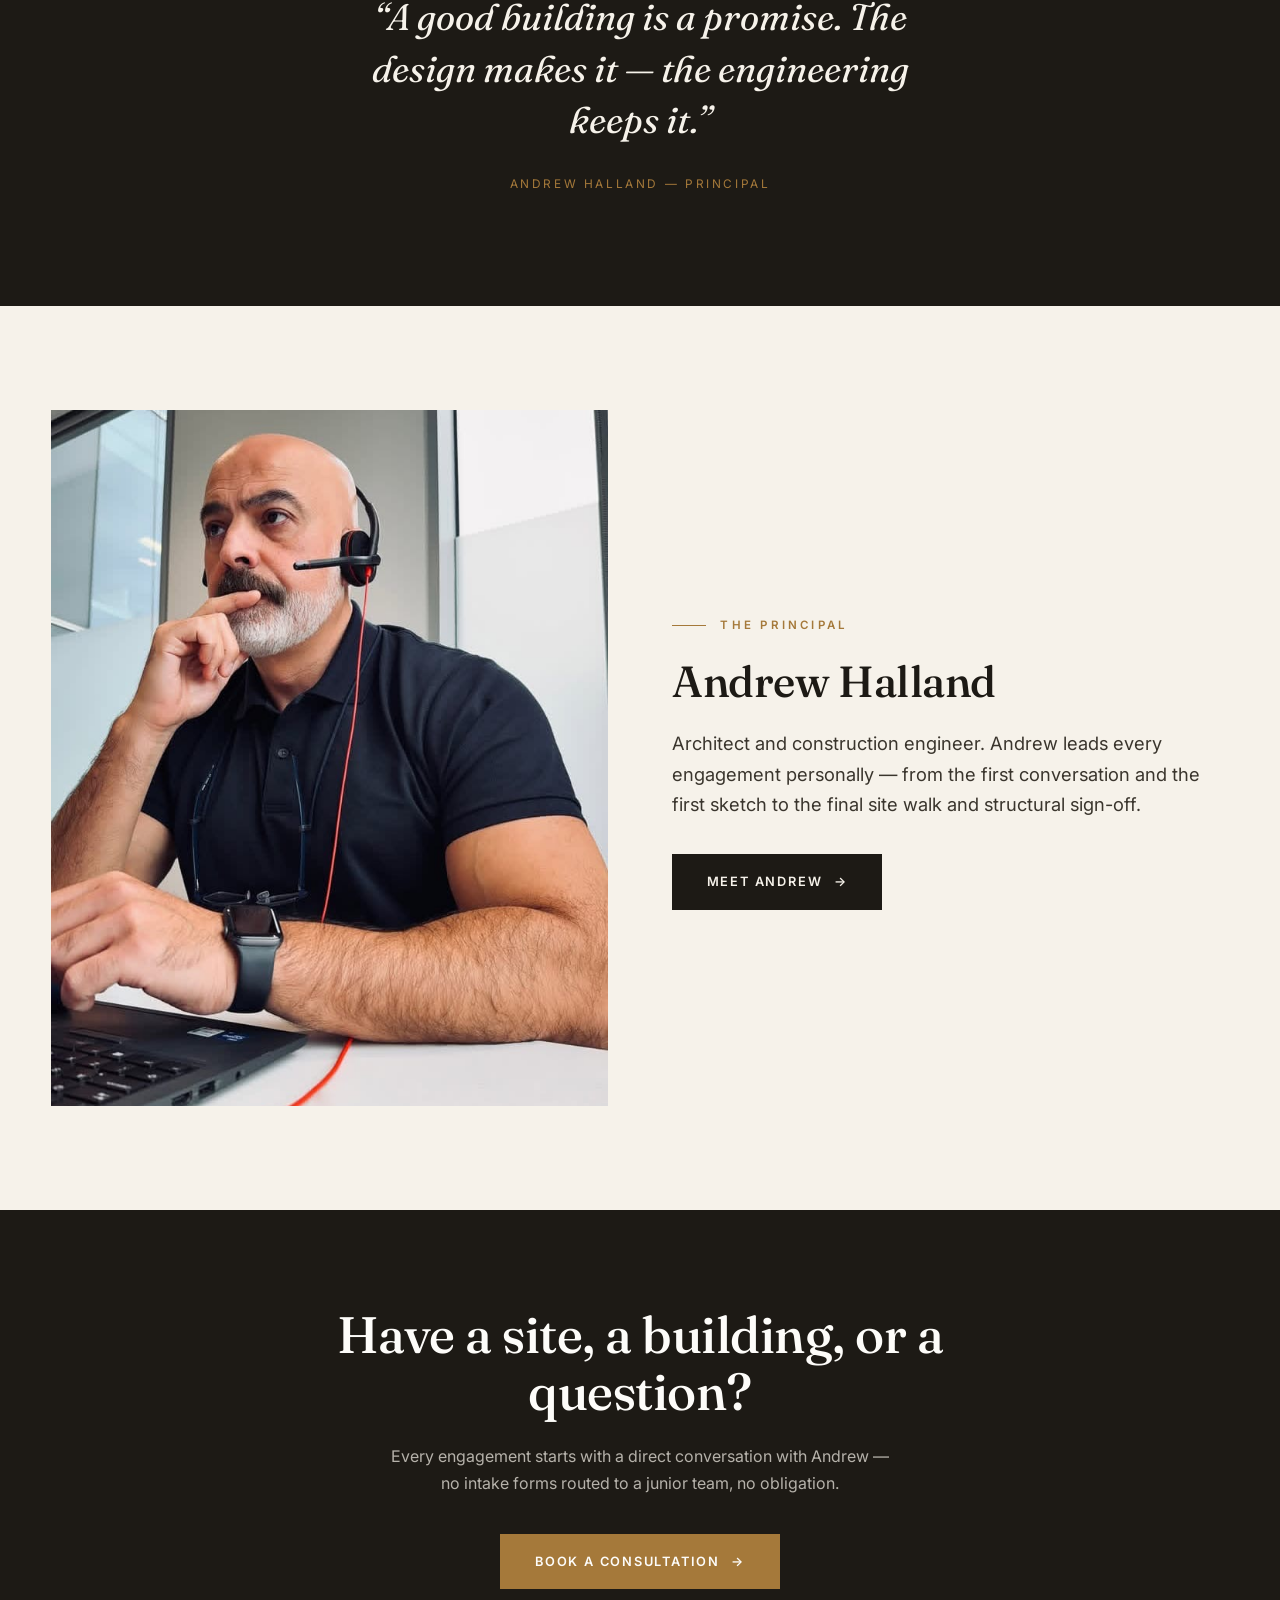
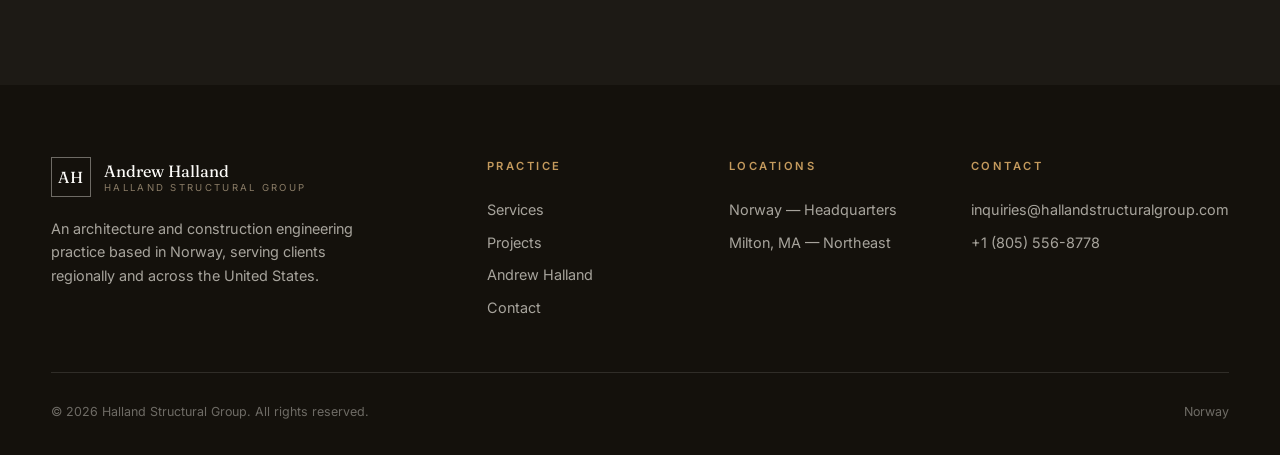
==== commit 6d77ed39: "Update headquarters location from Lawton, Oklahoma to Norway - Update all page location references (" ====
--- a/index.html
+++ b/index.html
@@ -38,7 +38,7 @@
     <section class="hero">
       <div class="container hero-grid">
         <div>
-          <span class="eyebrow">Lawton, Oklahoma · Architecture + Construction Engineering</span>
+          <span class="eyebrow">Norway · Architecture + Construction Engineering</span>
           <h1>Designed with intent, <em>engineered to stand.</em></h1>
           <p class="lead">Halland Structural Group is the practice of Andrew Halland — architect and construction engineer. One firm carries your project from the first sketch to the final structural sign-off, with no hand-offs and no finger-pointing.</p>
           <div class="btn-row">
@@ -98,7 +98,7 @@
           <p class="lead" style="max-width: 54ch;">Most projects split design and engineering across separate firms — and pay for it in change orders, compromises, and blame. At Halland Structural Group, the hand that draws the building is the hand that engineers it. Every design decision is made with the structure, the budget, and the build sequence already in mind — shaped by hard-weather country where wind, heat, and shifting soils punish careless building.</p>
         </div>
         <div class="heritage-cities reveal">
-          <div class="city-card"><span class="city">Lawton, OK</span><span class="role">Headquarters</span></div>
+          <div class="city-card"><span class="city">Norway</span><span class="role">Headquarters</span></div>
           <div class="city-card"><span class="city">Milton, MA</span><span class="role">Northeast Projects</span></div>
           <div class="city-card"><span class="city">Regional</span><span class="role">Oklahoma &amp; North Texas</span></div>
           <div class="city-card"><span class="city">Nationwide</span><span class="role">Consulting &amp; Peer Review</span></div>
@@ -183,7 +183,7 @@
             <span class="brand-mark">AH</span>
             <span class="brand-name"><span data-owner-name>Andrew Halland</span><small>Halland Structural Group</small></span>
           </a>
-          <p>An architecture and construction engineering practice based in Lawton, Oklahoma, serving clients regionally and across the United States.</p>
+          <p>An architecture and construction engineering practice based in Norway, serving clients regionally and across the United States.</p>
         </div>
         <div>
           <h4>Practice</h4>
@@ -197,7 +197,7 @@
         <div>
           <h4>Locations</h4>
           <ul>
-            <li>Lawton, OK — Headquarters</li>
+            <li>Norway — Headquarters</li>
             <li>Milton, MA — Northeast</li>
           </ul>
         </div>
@@ -212,7 +212,7 @@
       </div>
       <div class="footer-bottom">
         <span>© <span data-year></span> Halland Structural Group. All rights reserved.</span>
-        <span>Lawton, Oklahoma</span>
+        <span>Norway</span>
       </div>
     </div>
   </footer>
--- a/css/style.css
+++ b/css/style.css
@@ -30,6 +30,13 @@
   -webkit-font-smoothing: antialiased;
 }
 
+/* The off-canvas mobile menu sits one screen-width to the right;
+   without this, phones treat it as page width and allow sideways scroll. */
+html, body { overflow-x: hidden; }
+@supports (overflow-x: clip) {
+  html, body { overflow-x: clip; }
+}
+
 img { max-width: 100%; display: block; }
 
 a { color: inherit; text-decoration: none; }
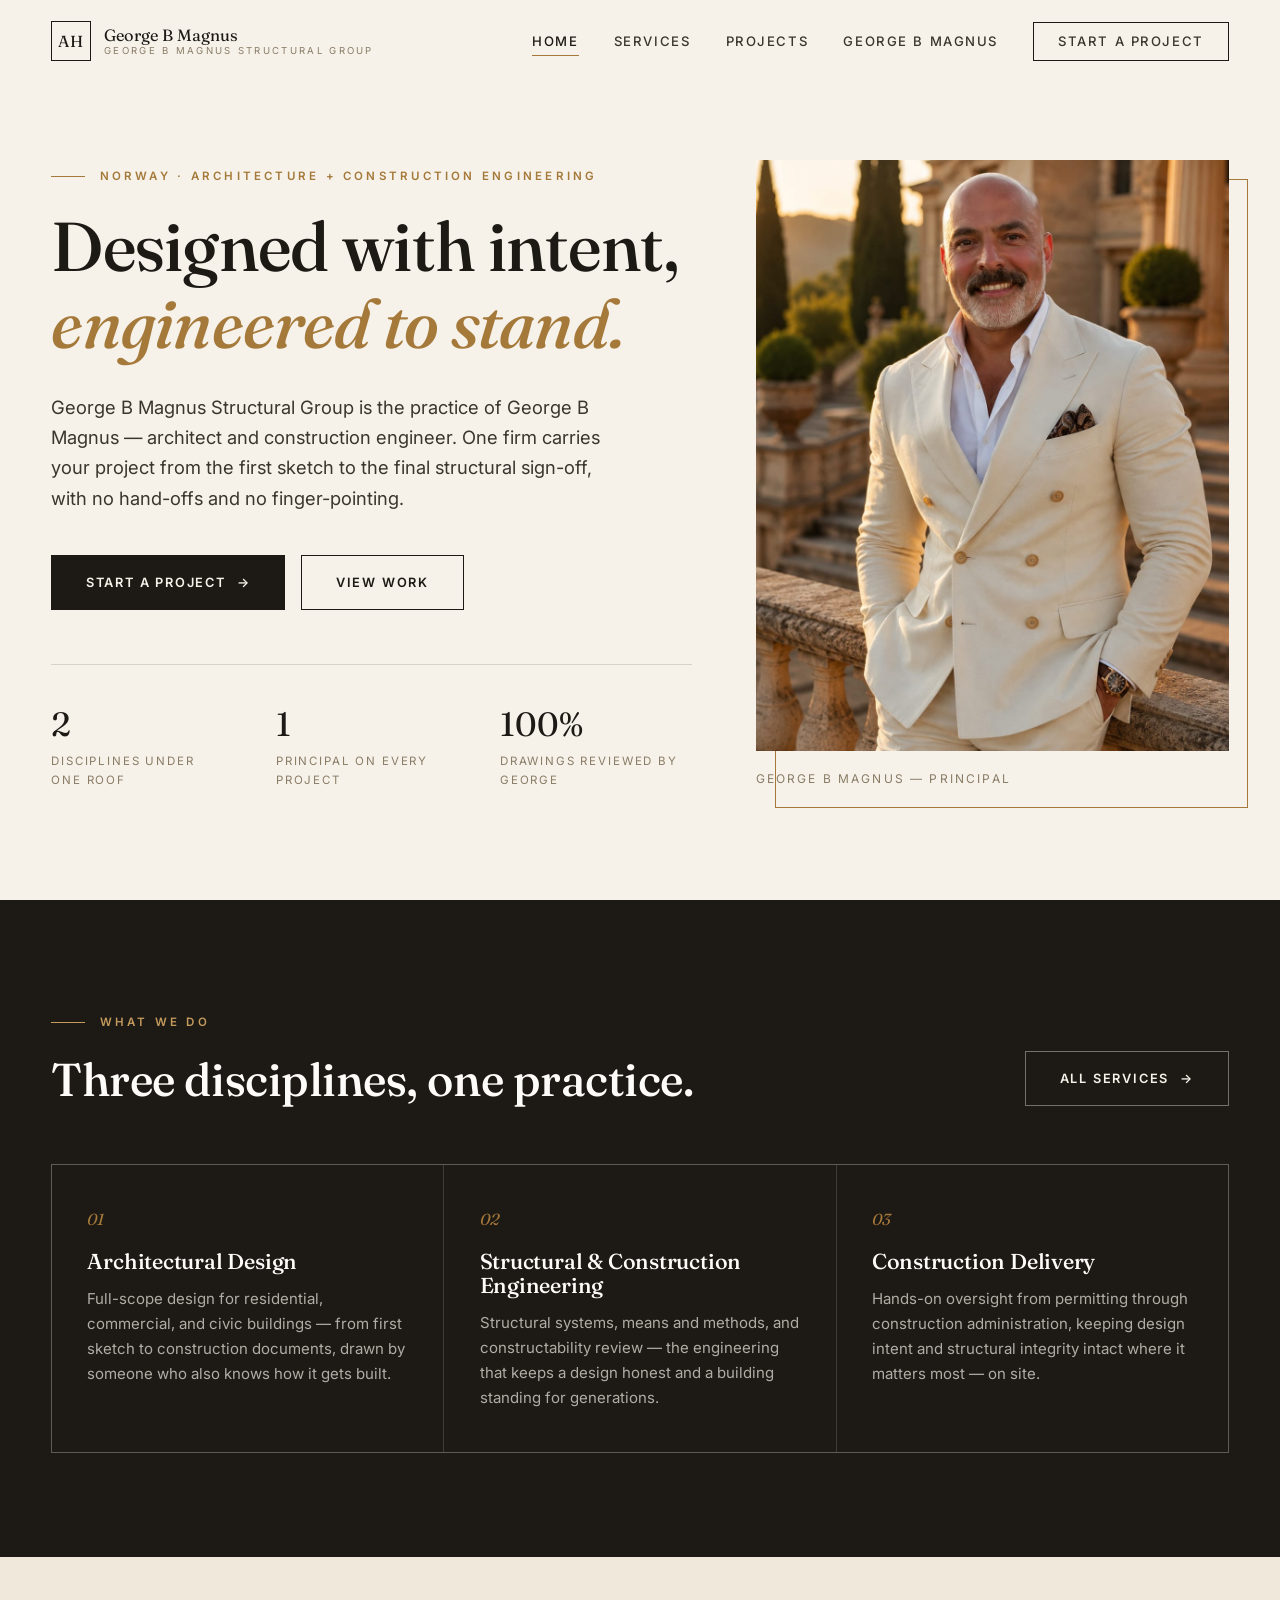
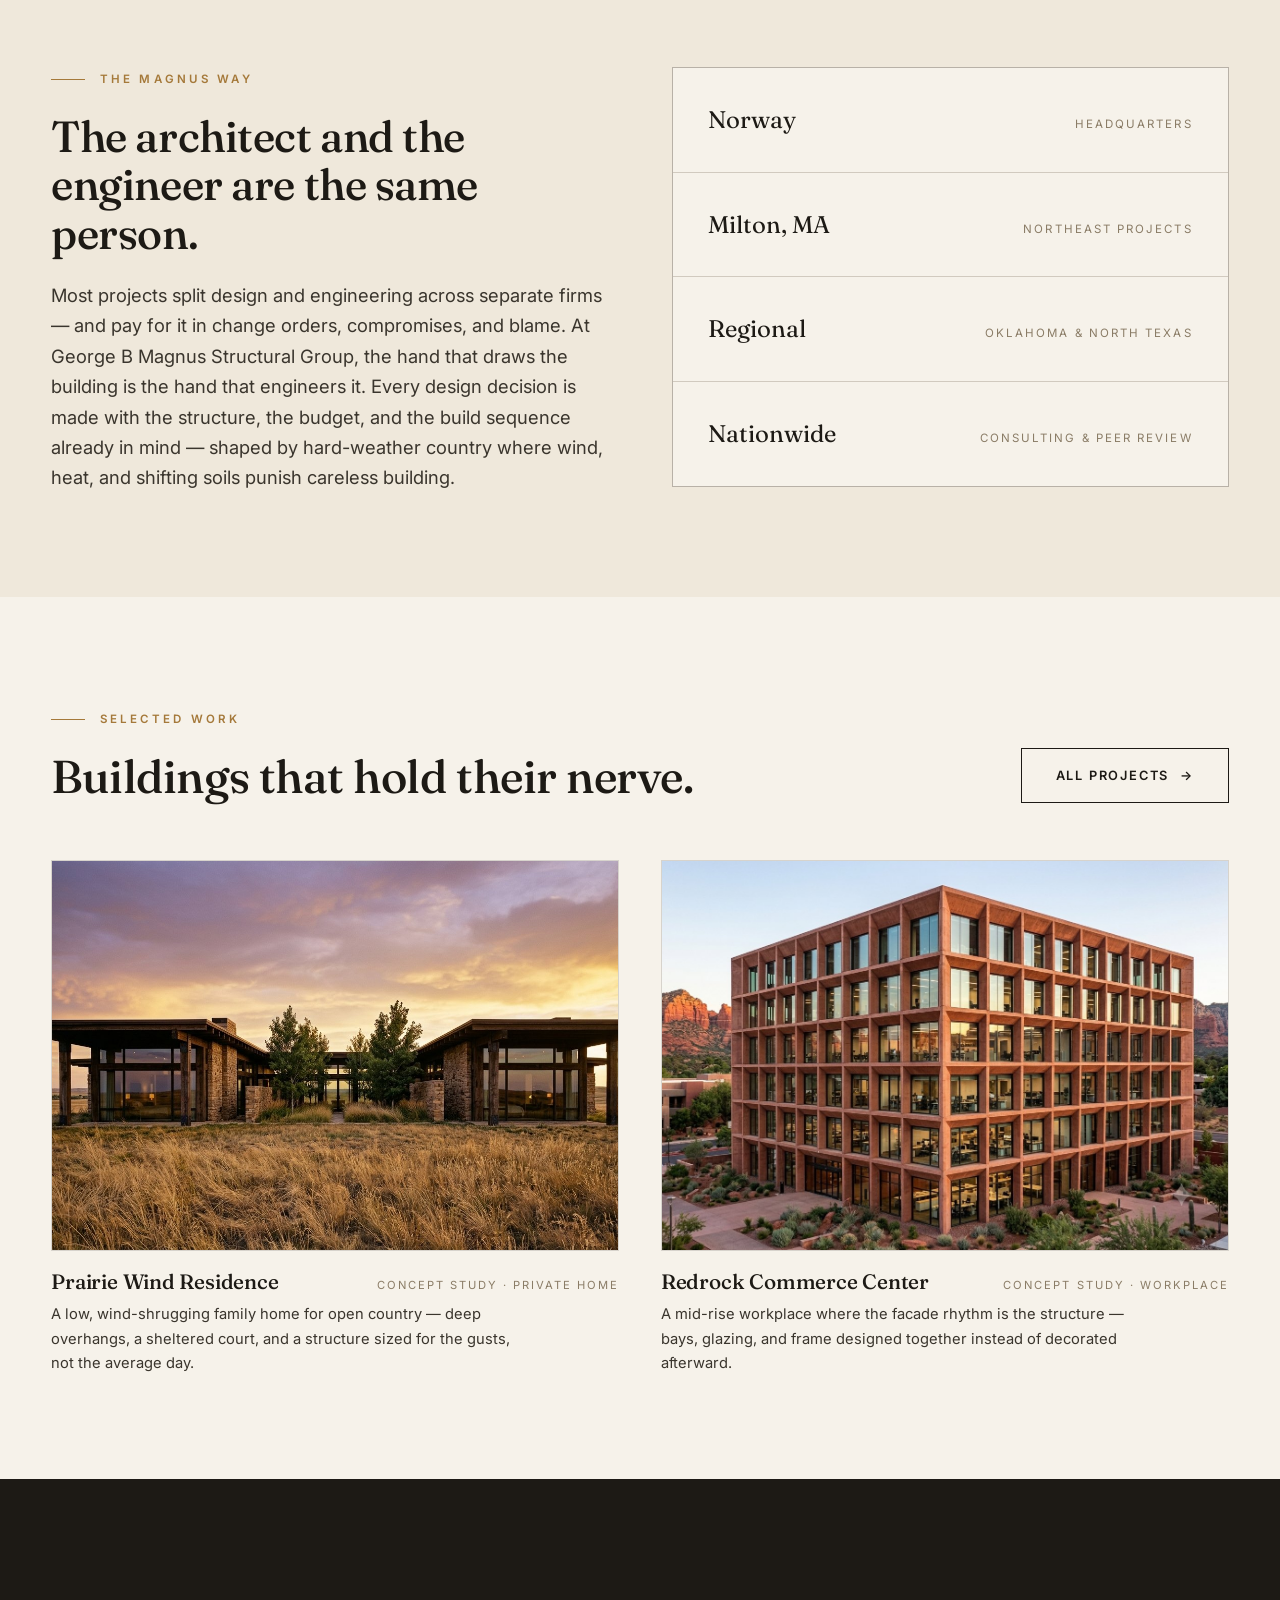
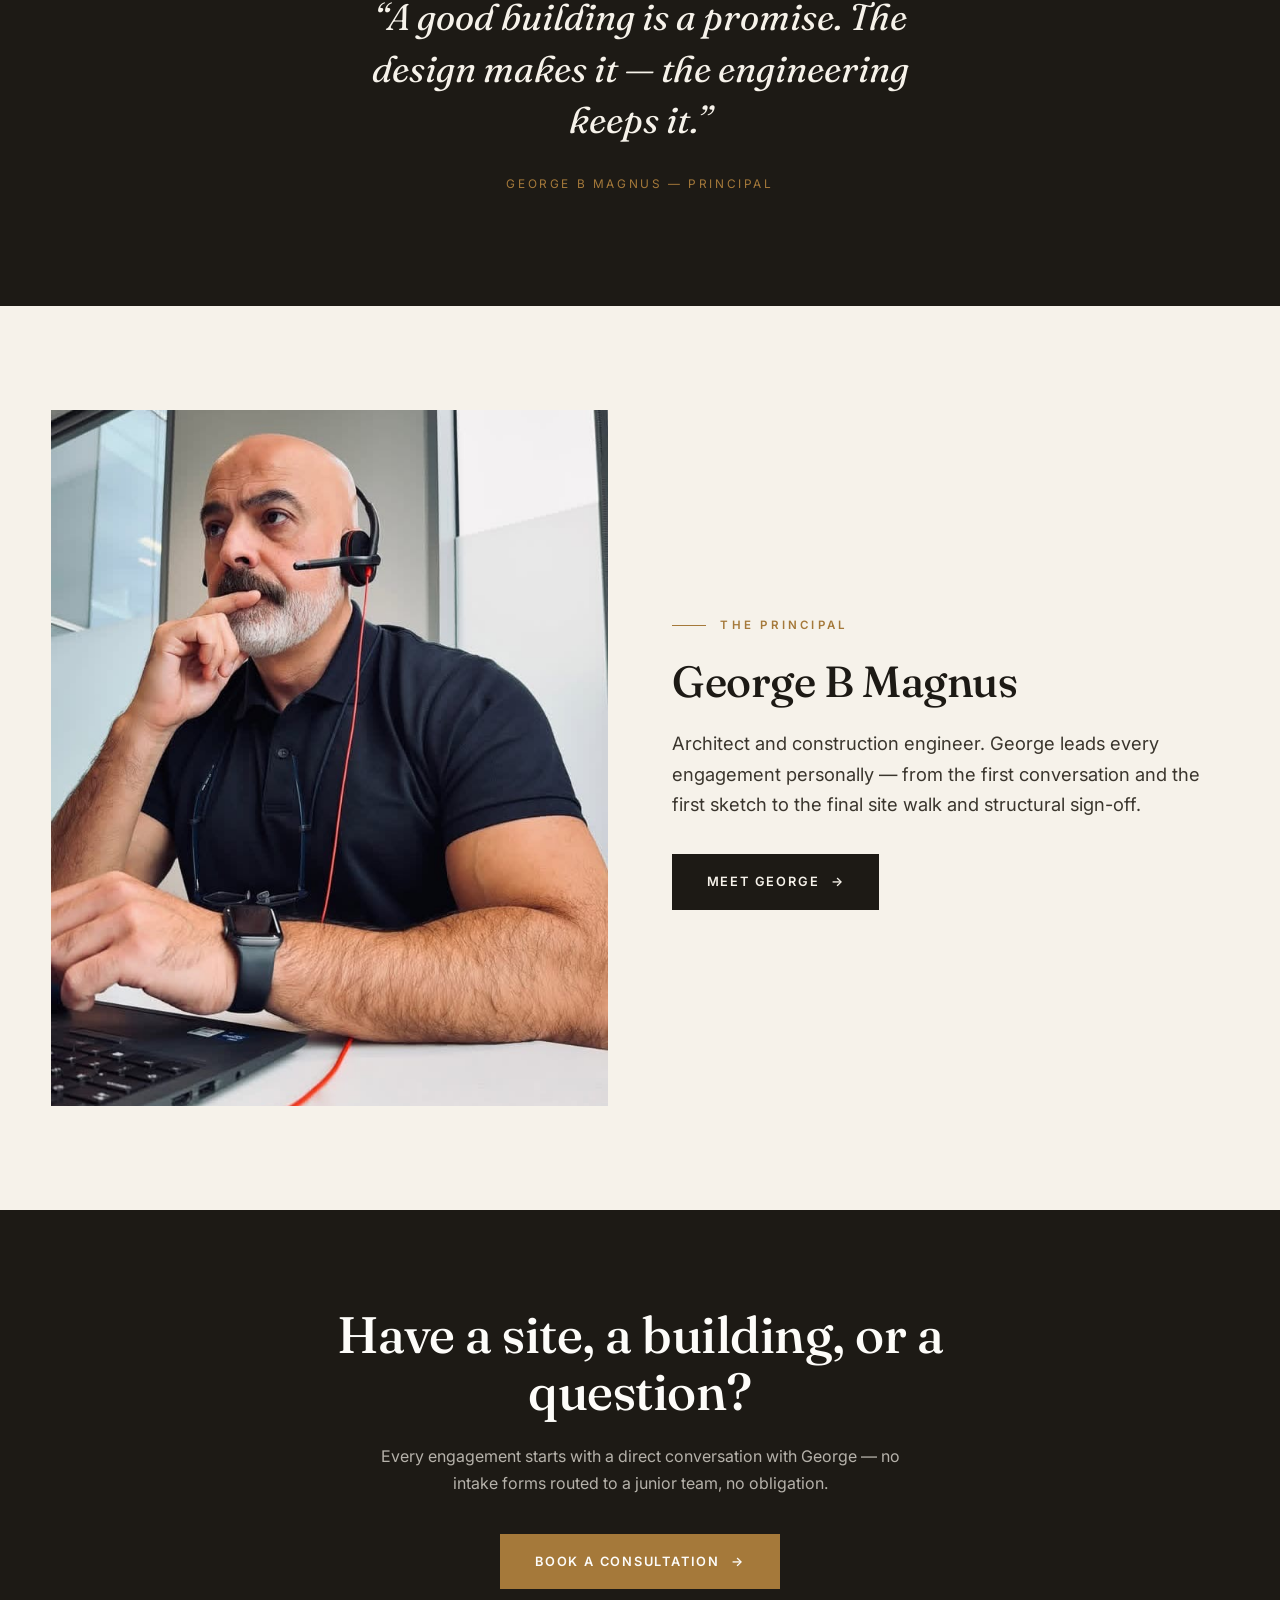
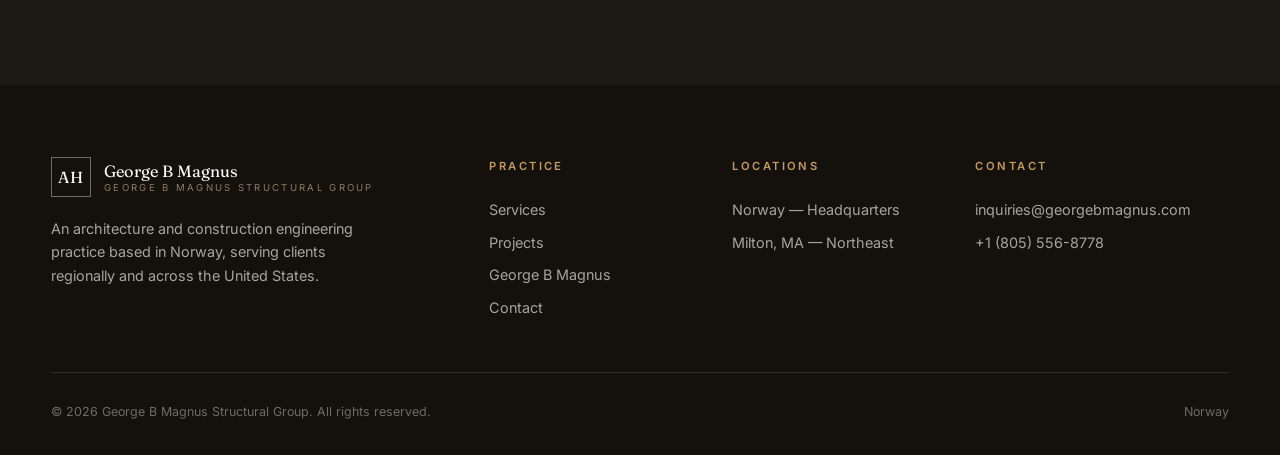
==== commit b9d43111: "Rebrand site from Halland to George B Magnus Update owner name, firm name, taglines, email, and abou" ====
--- a/index.html
+++ b/index.html
@@ -3,8 +3,8 @@
 <head>
   <meta charset="UTF-8" />
   <meta name="viewport" content="width=device-width, initial-scale=1.0" />
-  <title>Halland Structural Group — Architecture &amp; Construction Engineering</title>
-  <meta name="description" content="Halland Structural Group is the practice of Andrew Halland, architect and construction engineer — architectural design, structural engineering, and construction delivery from Lawton, Oklahoma." />
+  <title>George B Magnus Structural Group — Architecture &amp; Construction Engineering</title>
+  <meta name="description" content="George B Magnus Structural Group is the practice of George B Magnus, architect and construction engineer — architectural design, structural engineering, and construction delivery from Lawton, Oklahoma." />
   <link rel="preconnect" href="https://fonts.googleapis.com" />
   <link rel="preconnect" href="https://fonts.gstatic.com" crossorigin />
   <link href="https://fonts.googleapis.com/css2?family=Fraunces:ital,wght@0,400;0,500;0,600;1,400;1,500&family=Inter:wght@400;500;600&display=swap" rel="stylesheet" />
@@ -17,7 +17,7 @@
     <div class="container nav">
       <a href="index.html" class="brand">
         <span class="brand-mark">AH</span>
-        <span class="brand-name"><span data-owner-name>Andrew Halland</span><small>Halland Structural Group</small></span>
+        <span class="brand-name"><span data-owner-name>George B Magnus</span><small>George B Magnus Structural Group</small></span>
       </a>
       <button class="nav-toggle" aria-label="Toggle navigation" aria-expanded="false">
         <span></span><span></span><span></span>
@@ -26,7 +26,7 @@
         <li><a href="index.html" class="active">Home</a></li>
         <li><a href="services.html">Services</a></li>
         <li><a href="projects.html">Projects</a></li>
-        <li><a href="andrew-halland.html"><span data-owner-name>Andrew Halland</span></a></li>
+        <li><a href="george-magnus.html"><span data-owner-name>George B Magnus</span></a></li>
         <li><a href="contact.html" class="nav-cta">Start a Project</a></li>
       </ul>
     </div>
@@ -40,7 +40,7 @@
         <div>
           <span class="eyebrow">Norway · Architecture + Construction Engineering</span>
           <h1>Designed with intent, <em>engineered to stand.</em></h1>
-          <p class="lead">Halland Structural Group is the practice of Andrew Halland — architect and construction engineer. One firm carries your project from the first sketch to the final structural sign-off, with no hand-offs and no finger-pointing.</p>
+          <p class="lead">George B Magnus Structural Group is the practice of George B Magnus — architect and construction engineer. One firm carries your project from the first sketch to the final structural sign-off, with no hand-offs and no finger-pointing.</p>
           <div class="btn-row">
             <a class="btn" href="contact.html">Start a Project <span class="arrow">→</span></a>
             <a class="btn ghost" href="projects.html">View Work</a>
@@ -48,13 +48,13 @@
           <div class="hero-stats">
             <div class="stat"><div class="num">2</div><div class="label">Disciplines Under One Roof</div></div>
             <div class="stat"><div class="num">1</div><div class="label">Principal on Every Project</div></div>
-            <div class="stat"><div class="num">100%</div><div class="label">Drawings Reviewed by Andrew</div></div>
+            <div class="stat"><div class="num">100%</div><div class="label">Drawings Reviewed by George</div></div>
           </div>
         </div>
         <figure class="hero-figure frame reveal">
-          <!-- PLACEHOLDER PHOTO: stock/demo image. Replace with a client-provided photo of Andrew Halland via the admin panel before launch. -->
-          <img data-photo="portrait" src="assets/images/owner-portrait.jpeg" alt="Placeholder portrait — to be replaced with a photo of Andrew Halland" />
-          <figcaption class="hero-caption"><span data-owner-name>Andrew Halland</span> — Principal</figcaption>
+          <!-- PLACEHOLDER PHOTO: stock/demo image. Replace with a client-provided photo of George B Magnus via the admin panel before launch. -->
+          <img data-photo="portrait" src="assets/images/owner-portrait.jpeg" alt="Placeholder portrait — to be replaced with a photo of George B Magnus" />
+          <figcaption class="hero-caption"><span data-owner-name>George B Magnus</span> — Principal</figcaption>
         </figure>
       </div>
     </section>
@@ -93,9 +93,9 @@
     <section class="heritage">
       <div class="container heritage-grid">
         <div class="reveal">
-          <span class="eyebrow">The Halland Way</span>
+          <span class="eyebrow">The Magnus Way</span>
           <h2 style="font-size: clamp(2rem, 3.4vw, 2.8rem); margin-bottom: 1.4rem;">The architect and the engineer are the same person.</h2>
-          <p class="lead" style="max-width: 54ch;">Most projects split design and engineering across separate firms — and pay for it in change orders, compromises, and blame. At Halland Structural Group, the hand that draws the building is the hand that engineers it. Every design decision is made with the structure, the budget, and the build sequence already in mind — shaped by hard-weather country where wind, heat, and shifting soils punish careless building.</p>
+          <p class="lead" style="max-width: 54ch;">Most projects split design and engineering across separate firms — and pay for it in change orders, compromises, and blame. At George B Magnus Structural Group, the hand that draws the building is the hand that engineers it. Every design decision is made with the structure, the budget, and the build sequence already in mind — shaped by hard-weather country where wind, heat, and shifting soils punish careless building.</p>
         </div>
         <div class="heritage-cities reveal">
           <div class="city-card"><span class="city">Norway</span><span class="role">Headquarters</span></div>
@@ -140,25 +140,25 @@
     <section class="statement dark">
       <div class="container reveal">
         <blockquote>&ldquo;A good building is a promise. The design makes it — the engineering keeps it.&rdquo;</blockquote>
-        <cite><span data-owner-name>Andrew Halland</span> — Principal</cite>
+        <cite><span data-owner-name>George B Magnus</span> — Principal</cite>
       </div>
     </section>
 
     <!-- Founder teaser -->
     <section class="founder-teaser">
       <div class="container heritage-grid">
-        <a href="andrew-halland.html" class="reveal">
+        <a href="george-magnus.html" class="reveal">
           <div class="founder-photo frame">
             <!-- PLACEHOLDER PHOTO: stock/demo image. Replace via the admin panel before launch. -->
-            <img data-photo="consulting" src="assets/images/owner-consulting.jpeg" alt="Placeholder photo — to be replaced with a photo of Andrew Halland at work" />
+            <img data-photo="consulting" src="assets/images/owner-consulting.jpeg" alt="Placeholder photo — to be replaced with a photo of George B Magnus at work" />
           </div>
         </a>
         <div class="reveal">
           <span class="eyebrow">The Principal</span>
-          <h2 style="font-size: clamp(2rem, 3.4vw, 2.8rem); margin-bottom: 1.4rem;"><span data-owner-name>Andrew Halland</span></h2>
-          <p class="lead" style="max-width: 54ch;">Architect and construction engineer. Andrew leads every engagement personally — from the first conversation and the first sketch to the final site walk and structural sign-off.</p>
+          <h2 style="font-size: clamp(2rem, 3.4vw, 2.8rem); margin-bottom: 1.4rem;"><span data-owner-name>George B Magnus</span></h2>
+          <p class="lead" style="max-width: 54ch;">Architect and construction engineer. George leads every engagement personally — from the first conversation and the first sketch to the final site walk and structural sign-off.</p>
           <div style="margin-top: 2.2rem;">
-            <a class="btn" href="andrew-halland.html">Meet Andrew <span class="arrow">→</span></a>
+            <a class="btn" href="george-magnus.html">Meet George <span class="arrow">→</span></a>
           </div>
         </div>
       </div>
@@ -168,7 +168,7 @@
     <section class="cta-band">
       <div class="container reveal">
         <h2>Have a site, a building, or a question?</h2>
-        <p>Every engagement starts with a direct conversation with Andrew — no intake forms routed to a junior team, no obligation.</p>
+        <p>Every engagement starts with a direct conversation with George — no intake forms routed to a junior team, no obligation.</p>
         <a class="btn" href="contact.html">Book a Consultation <span class="arrow">→</span></a>
       </div>
     </section>
@@ -181,7 +181,7 @@
         <div class="footer-about">
           <a href="index.html" class="brand">
             <span class="brand-mark">AH</span>
-            <span class="brand-name"><span data-owner-name>Andrew Halland</span><small>Halland Structural Group</small></span>
+            <span class="brand-name"><span data-owner-name>George B Magnus</span><small>George B Magnus Structural Group</small></span>
           </a>
           <p>An architecture and construction engineering practice based in Norway, serving clients regionally and across the United States.</p>
         </div>
@@ -190,7 +190,7 @@
           <ul>
             <li><a href="services.html">Services</a></li>
             <li><a href="projects.html">Projects</a></li>
-            <li><a href="andrew-halland.html"><span data-owner-name>Andrew Halland</span></a></li>
+            <li><a href="george-magnus.html"><span data-owner-name>George B Magnus</span></a></li>
             <li><a href="contact.html">Contact</a></li>
           </ul>
         </div>
@@ -205,13 +205,13 @@
           <h4>Contact</h4>
           <ul>
             <!-- PLACEHOLDER EMAIL: replace with the client's real business email before launch. -->
-            <li><a href="mailto:inquiries@hallandstructuralgroup.com">inquiries@hallandstructuralgroup.com</a></li>
+            <li><a href="mailto:inquiries@georgebmagnus.com">inquiries@georgebmagnus.com</a></li>
             <li><a href="tel:+18055568778">+1 (805) 556-8778</a></li>
           </ul>
         </div>
       </div>
       <div class="footer-bottom">
-        <span>© <span data-year></span> Halland Structural Group. All rights reserved.</span>
+        <span>© <span data-year></span> George B Magnus Structural Group. All rights reserved.</span>
         <span>Norway</span>
       </div>
     </div>
--- a/css/style.css
+++ b/css/style.css
@@ -1,5 +1,5 @@
 /* ============================================
-   Halland Structural Group
+   George B Magnus Structural Group
    ============================================ */
 
 :root {
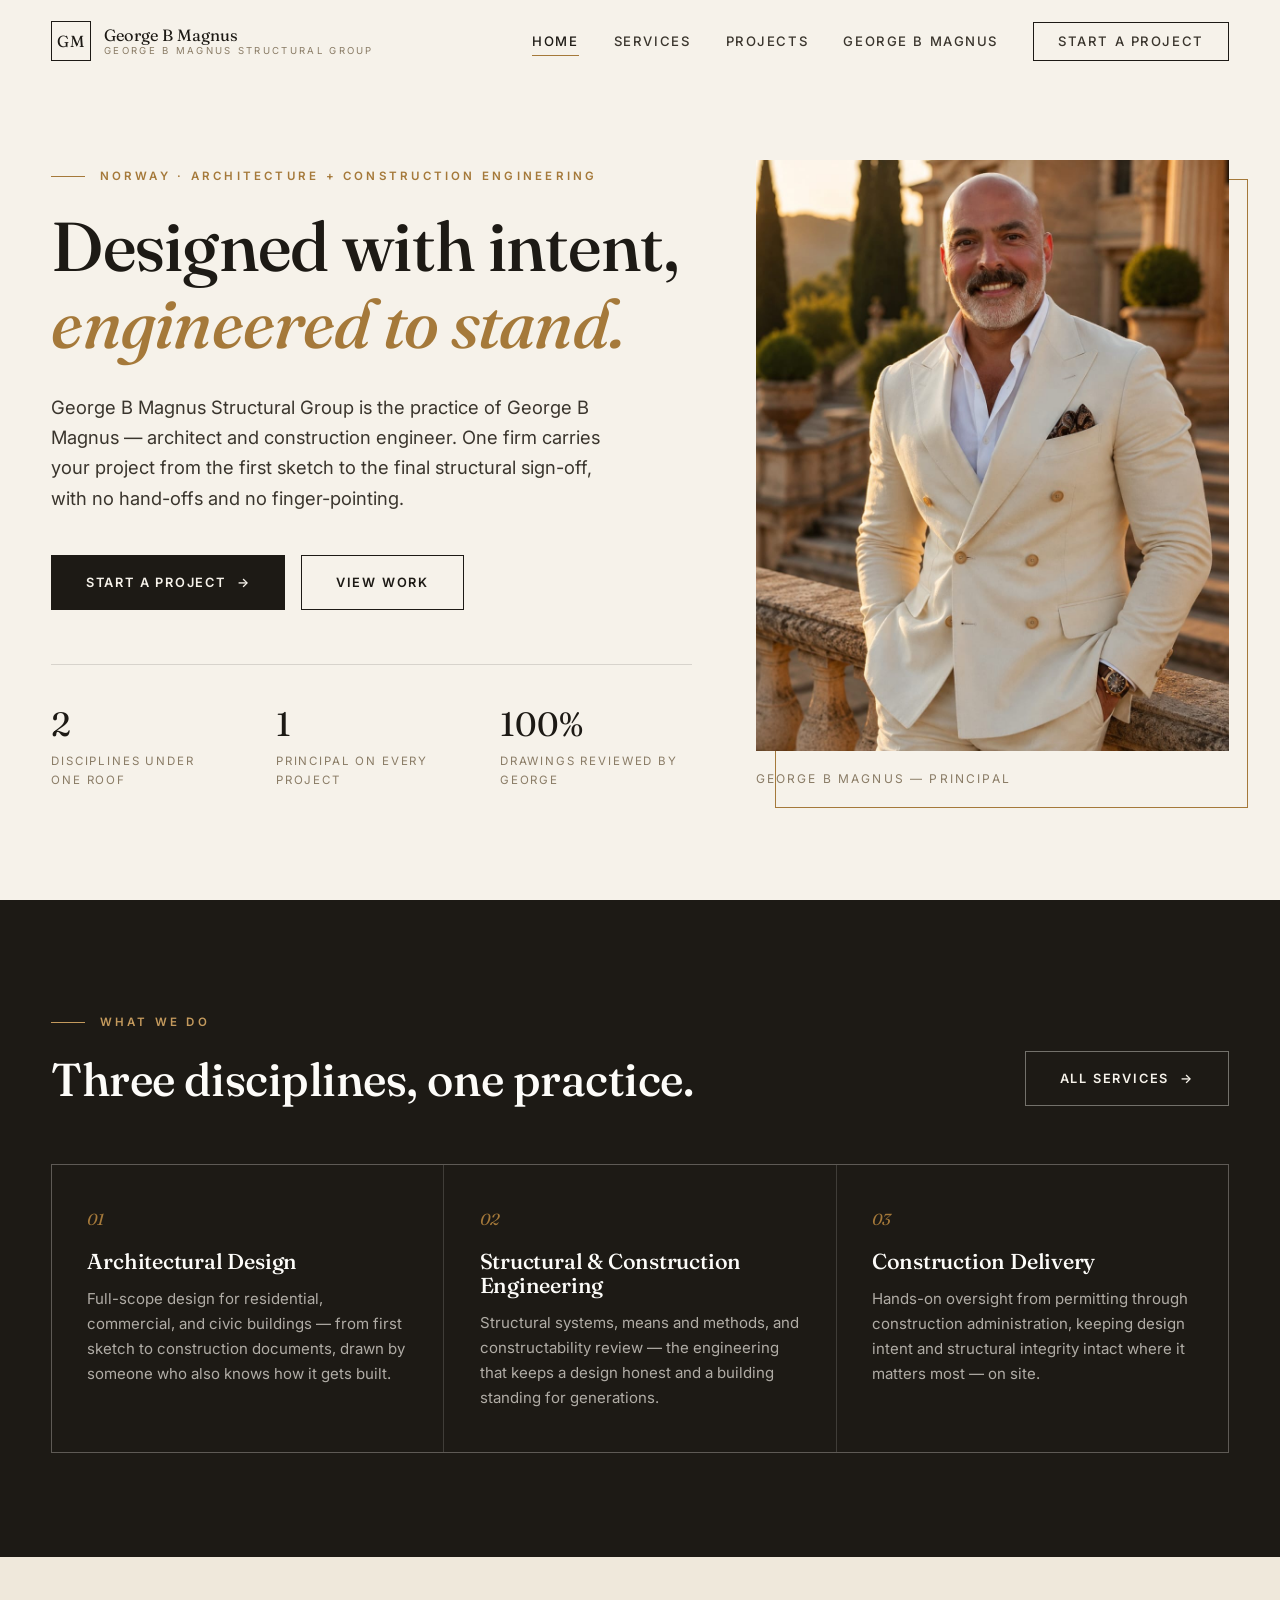
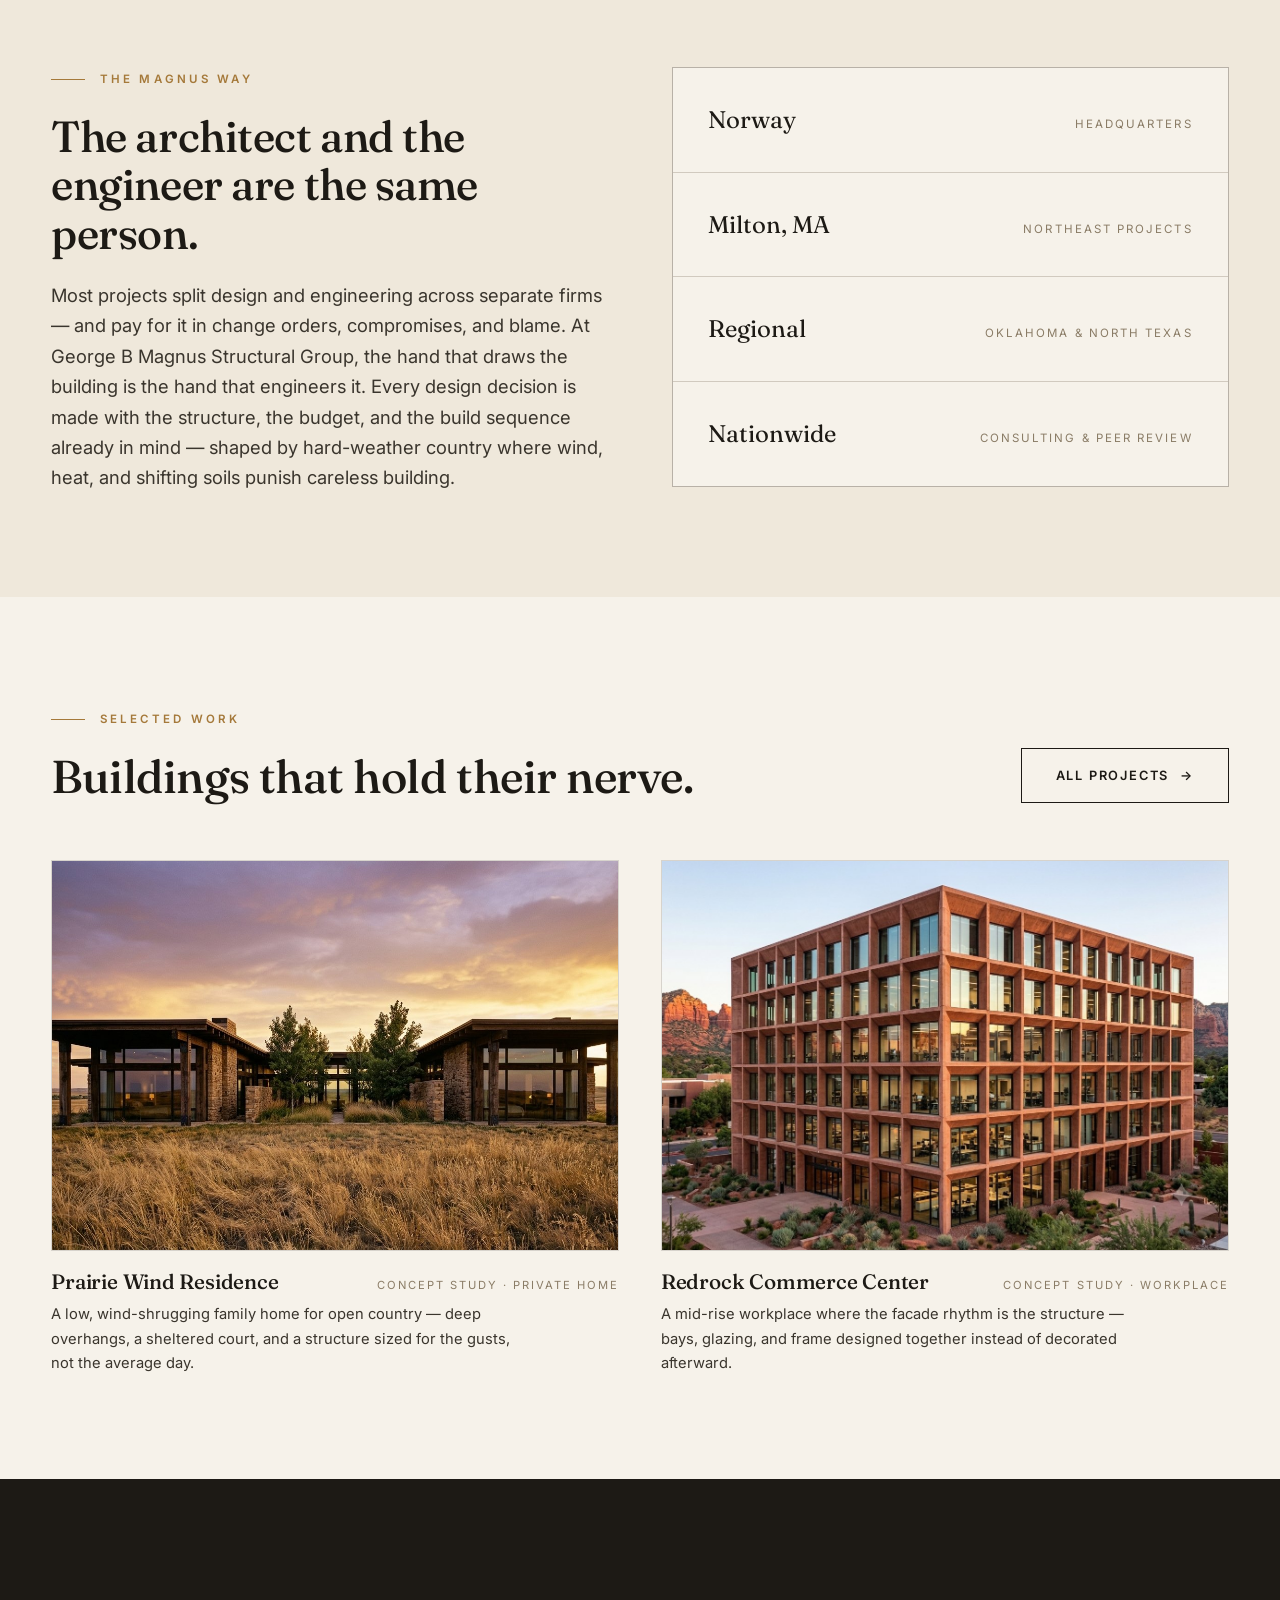
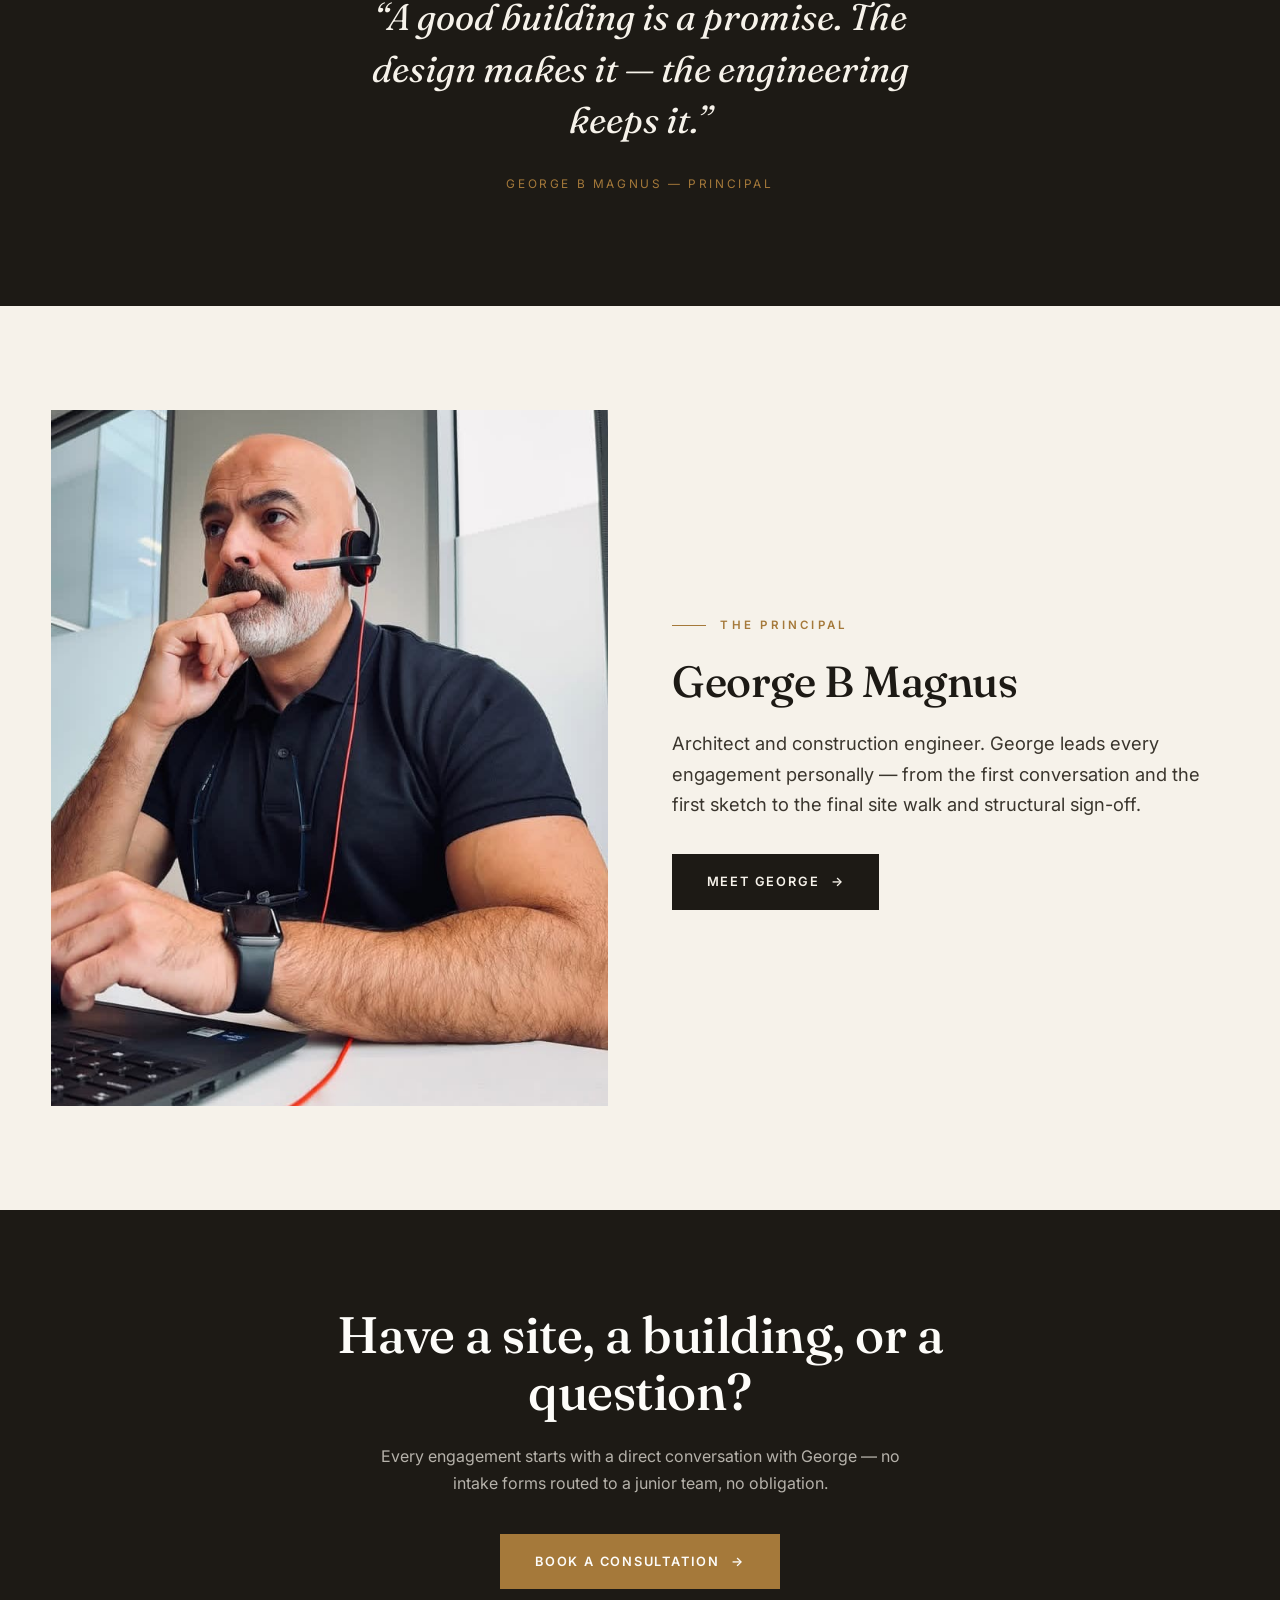
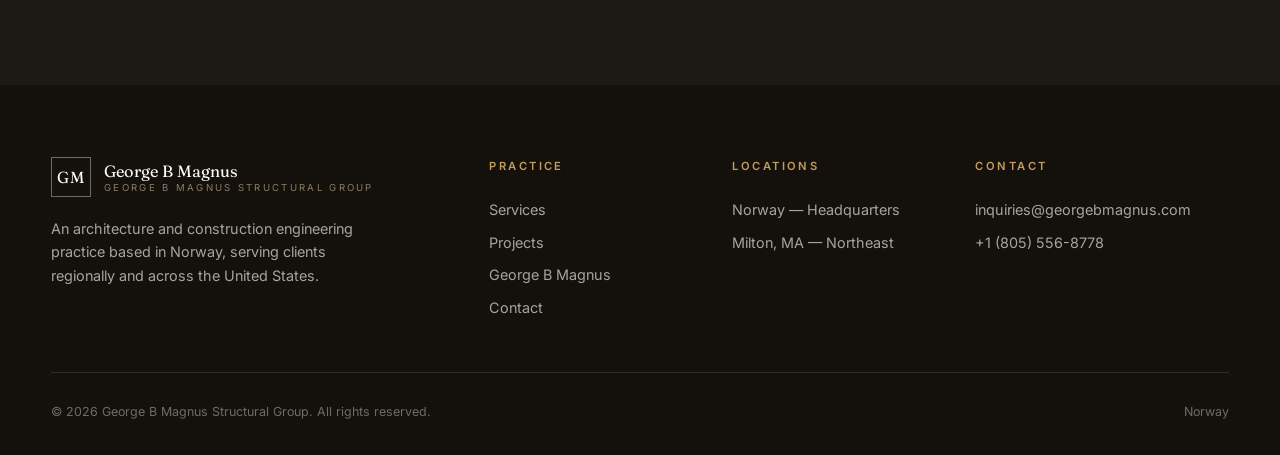
==== commit e7184b6d: "Update logo monogram and favicon from AH to GM Co-Authored-By: Claude Opus 4.8 (1M context) <noreply" ====
--- a/index.html
+++ b/index.html
@@ -9,14 +9,14 @@
   <link rel="preconnect" href="https://fonts.gstatic.com" crossorigin />
   <link href="https://fonts.googleapis.com/css2?family=Fraunces:ital,wght@0,400;0,500;0,600;1,400;1,500&family=Inter:wght@400;500;600&display=swap" rel="stylesheet" />
   <link rel="stylesheet" href="css/style.css" />
-  <link rel="icon" href="data:image/svg+xml,<svg xmlns='http://www.w3.org/2000/svg' viewBox='0 0 100 100'><rect width='100' height='100' fill='%231d1a15'/><text x='50' y='68' font-size='52' text-anchor='middle' fill='%23f6f2ea' font-family='Georgia'>AH</text></svg>" />
+  <link rel="icon" href="data:image/svg+xml,<svg xmlns='http://www.w3.org/2000/svg' viewBox='0 0 100 100'><rect width='100' height='100' fill='%231d1a15'/><text x='50' y='68' font-size='52' text-anchor='middle' fill='%23f6f2ea' font-family='Georgia'>GM</text></svg>" />
 </head>
 <body>
 
   <header class="site-header">
     <div class="container nav">
       <a href="index.html" class="brand">
-        <span class="brand-mark">AH</span>
+        <span class="brand-mark">GM</span>
         <span class="brand-name"><span data-owner-name>George B Magnus</span><small>George B Magnus Structural Group</small></span>
       </a>
       <button class="nav-toggle" aria-label="Toggle navigation" aria-expanded="false">
@@ -180,7 +180,7 @@
       <div class="footer-grid">
         <div class="footer-about">
           <a href="index.html" class="brand">
-            <span class="brand-mark">AH</span>
+            <span class="brand-mark">GM</span>
             <span class="brand-name"><span data-owner-name>George B Magnus</span><small>George B Magnus Structural Group</small></span>
           </a>
           <p>An architecture and construction engineering practice based in Norway, serving clients regionally and across the United States.</p>
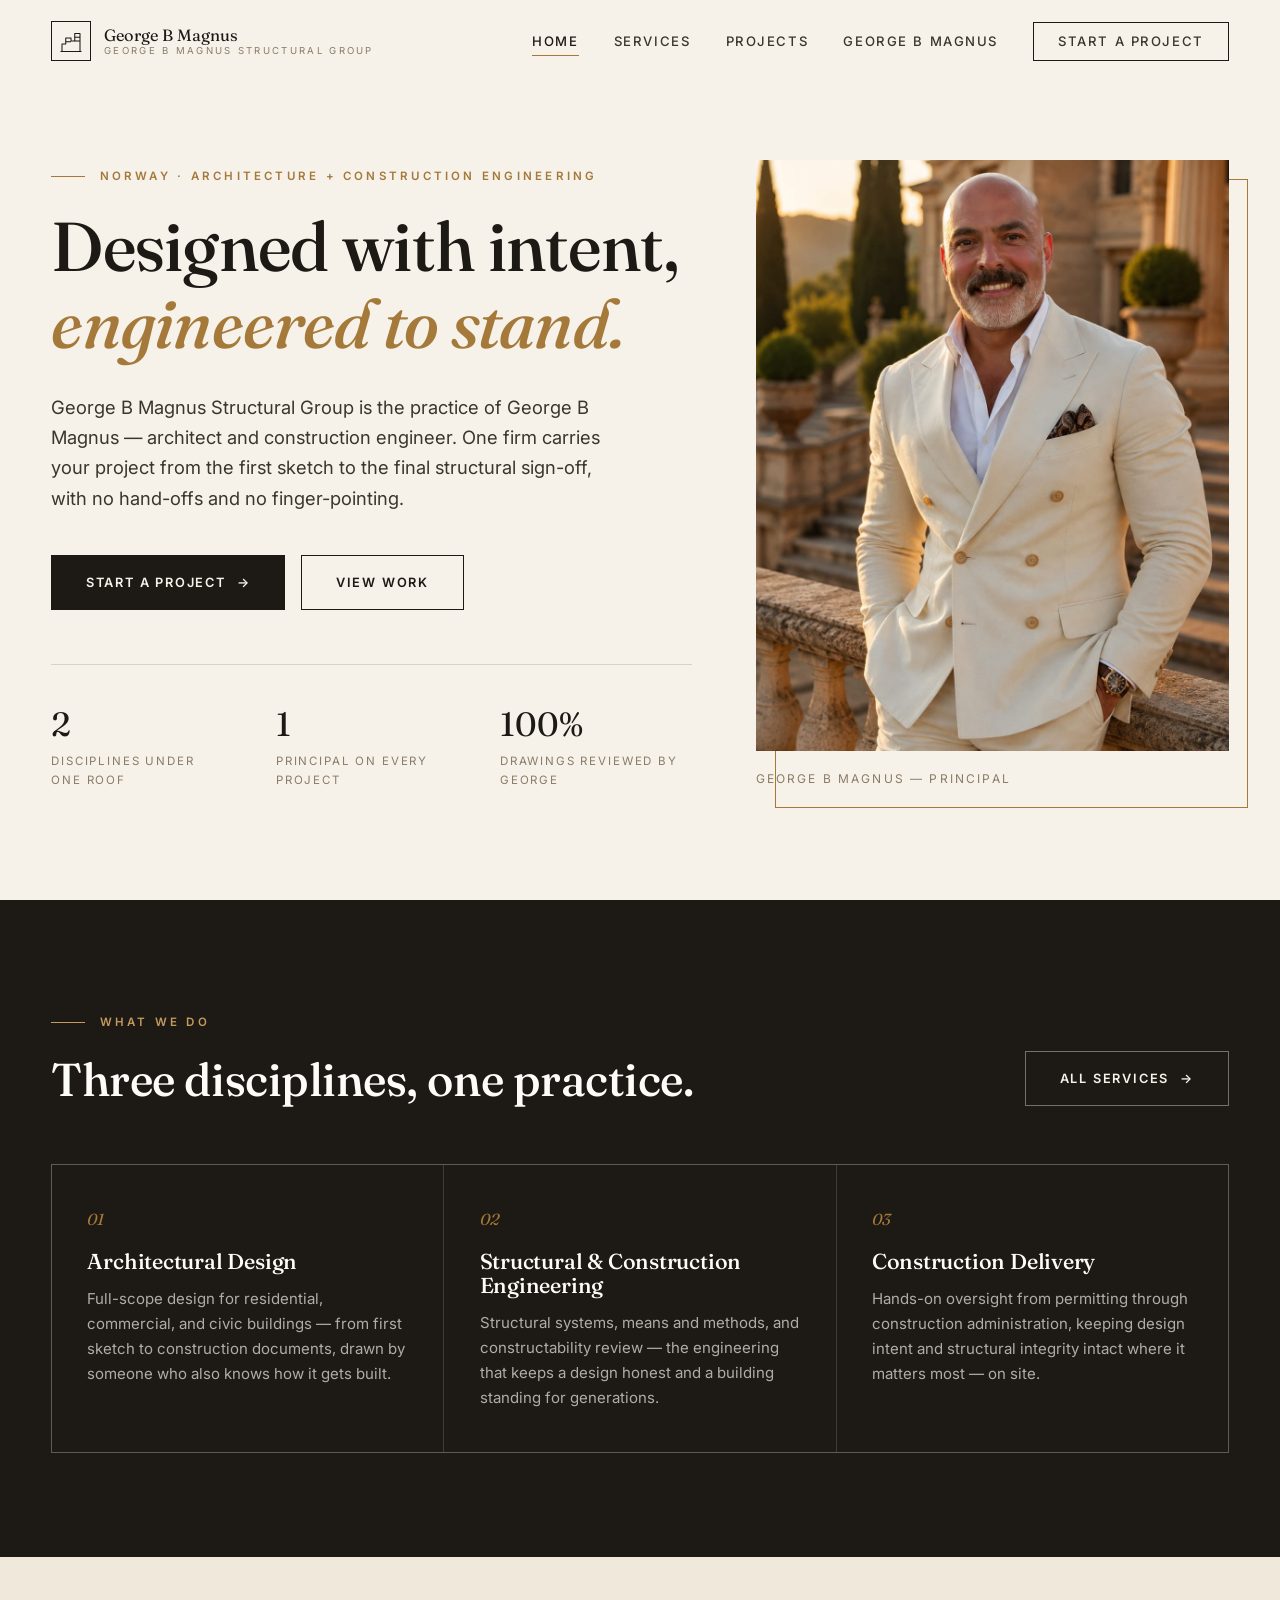
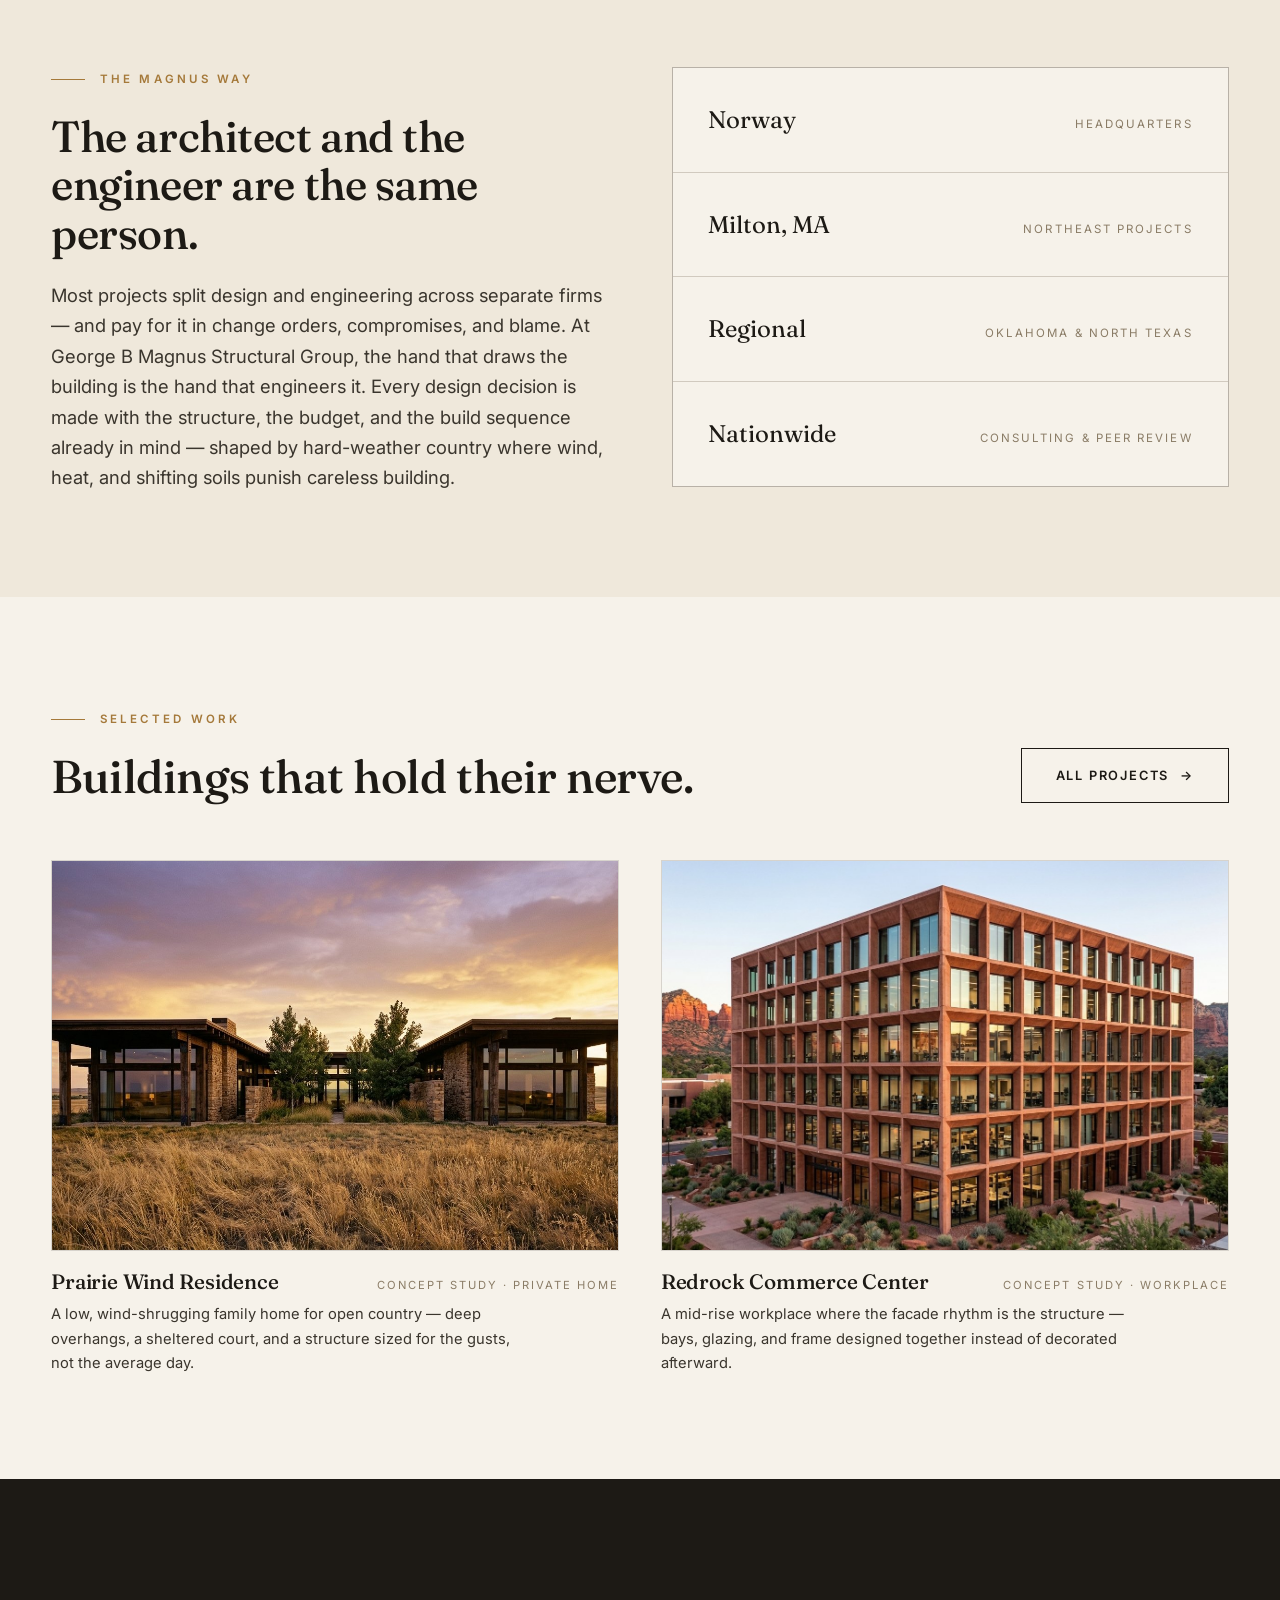
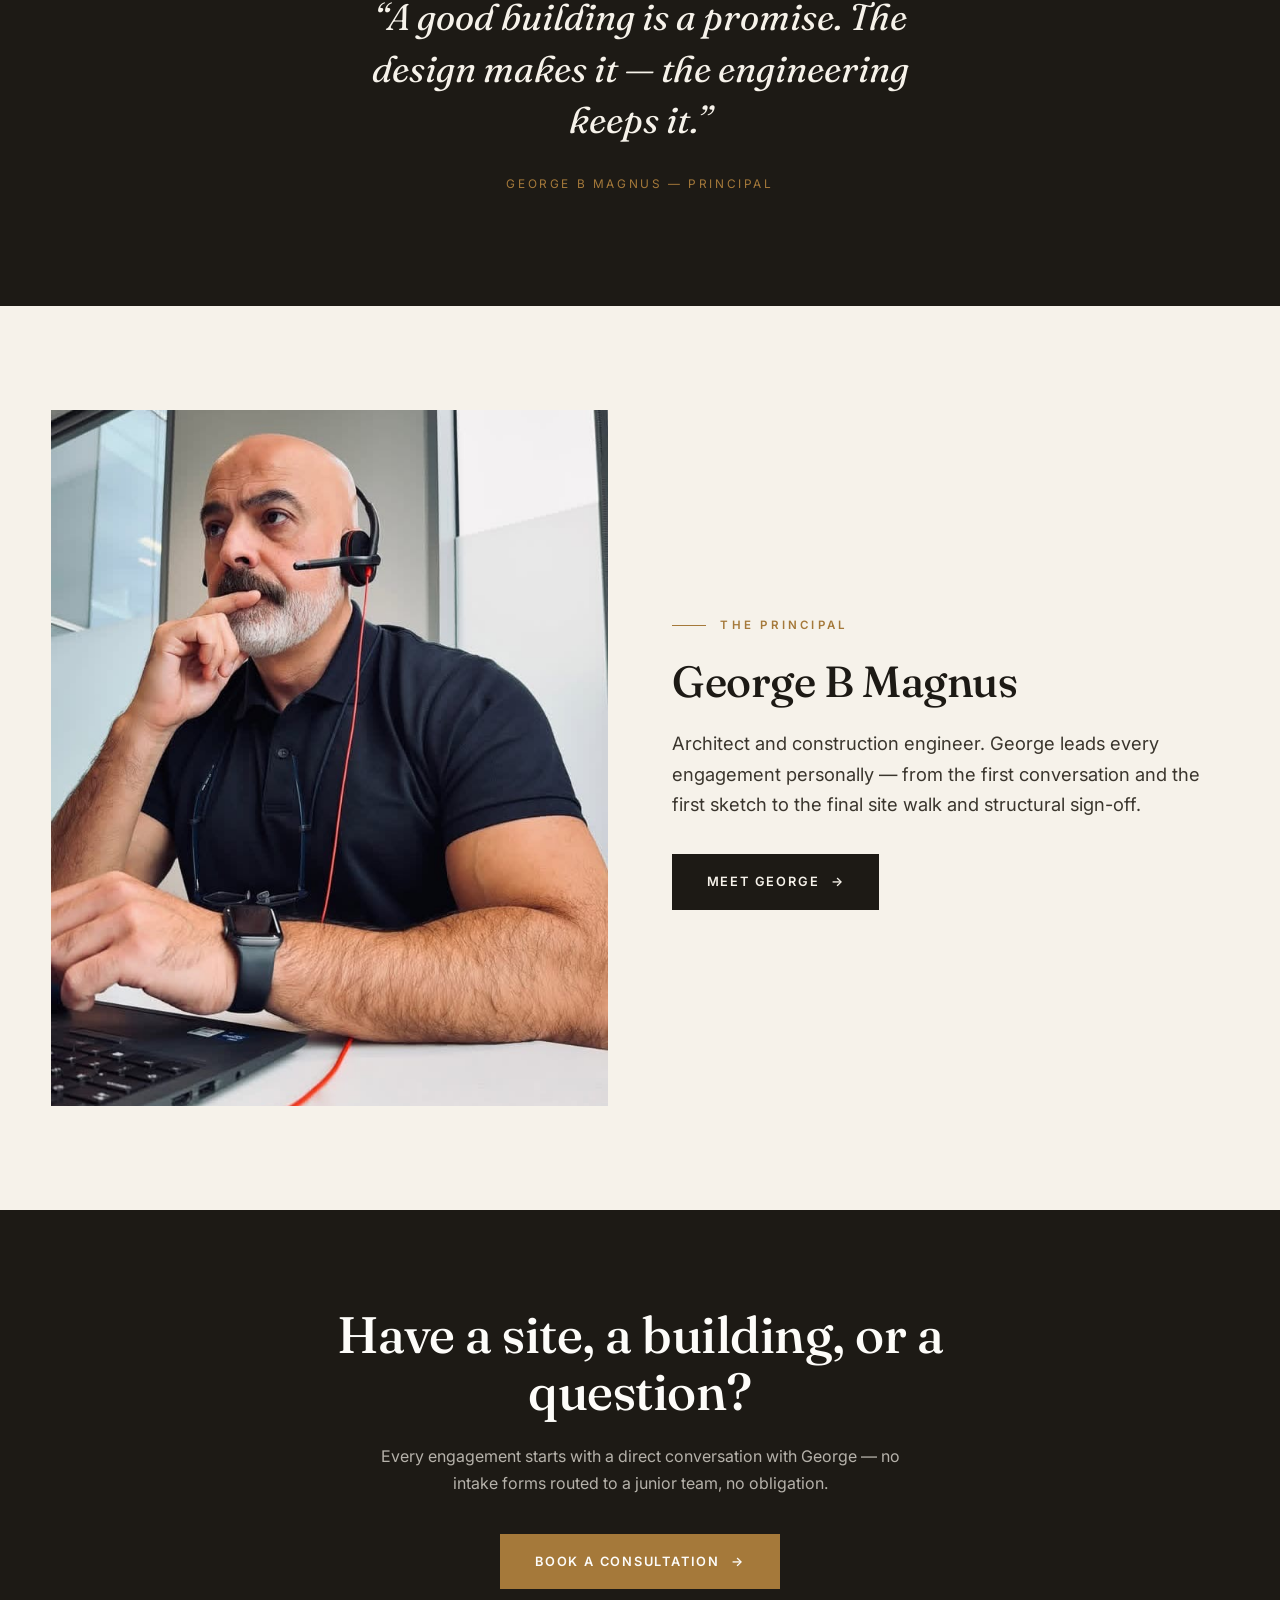
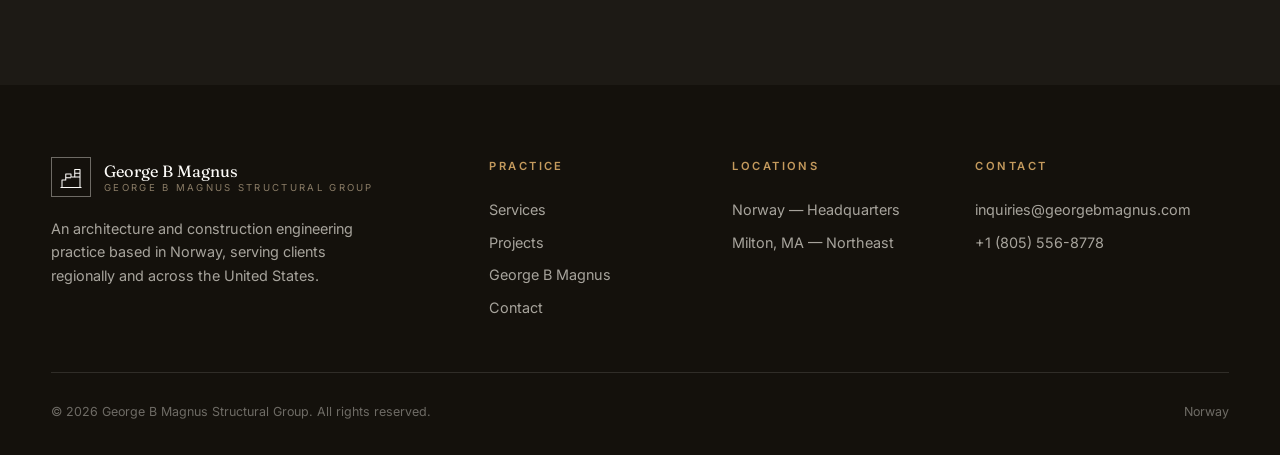
==== commit ea3af9d4: "Replace GM monogram with blueprint skyline logo Swap the header/footer brand mark and favicon for an" ====
--- a/index.html
+++ b/index.html
@@ -9,14 +9,14 @@
   <link rel="preconnect" href="https://fonts.gstatic.com" crossorigin />
   <link href="https://fonts.googleapis.com/css2?family=Fraunces:ital,wght@0,400;0,500;0,600;1,400;1,500&family=Inter:wght@400;500;600&display=swap" rel="stylesheet" />
   <link rel="stylesheet" href="css/style.css" />
-  <link rel="icon" href="data:image/svg+xml,<svg xmlns='http://www.w3.org/2000/svg' viewBox='0 0 100 100'><rect width='100' height='100' fill='%231d1a15'/><text x='50' y='68' font-size='52' text-anchor='middle' fill='%23f6f2ea' font-family='Georgia'>GM</text></svg>" />
+  <link rel="icon" href="data:image/svg+xml,<svg xmlns='http://www.w3.org/2000/svg' viewBox='0 0 40 40'><rect width='40' height='40' fill='%231d1a15'/><g fill='none' stroke='%23f6f2ea' stroke-width='2.2' stroke-linejoin='round'><path d='M8 32 V22 H14 V14 H21 V19 H26 V9 H33 V32'/><line x1='6' y1='32' x2='34' y2='32'/></g></svg>" />
 </head>
 <body>
 
   <header class="site-header">
     <div class="container nav">
       <a href="index.html" class="brand">
-        <span class="brand-mark">GM</span>
+        <span class="brand-mark"><svg viewBox="0 0 40 40" width="30" height="30" fill="none" stroke="currentColor" stroke-width="1.4" stroke-linejoin="round" aria-hidden="true"><path d="M8 34 V24 H13 V16 H20 V20 H25 V10 H32 V34"/><line x1="6" y1="34" x2="34" y2="34"/><line x1="25" y1="15" x2="32" y2="15"/><line x1="25" y1="20" x2="32" y2="20"/><line x1="13" y1="21" x2="20" y2="21"/></svg></span>
         <span class="brand-name"><span data-owner-name>George B Magnus</span><small>George B Magnus Structural Group</small></span>
       </a>
       <button class="nav-toggle" aria-label="Toggle navigation" aria-expanded="false">
@@ -180,7 +180,7 @@
       <div class="footer-grid">
         <div class="footer-about">
           <a href="index.html" class="brand">
-            <span class="brand-mark">GM</span>
+            <span class="brand-mark"><svg viewBox="0 0 40 40" width="30" height="30" fill="none" stroke="currentColor" stroke-width="1.4" stroke-linejoin="round" aria-hidden="true"><path d="M8 34 V24 H13 V16 H20 V20 H25 V10 H32 V34"/><line x1="6" y1="34" x2="34" y2="34"/><line x1="25" y1="15" x2="32" y2="15"/><line x1="25" y1="20" x2="32" y2="20"/><line x1="13" y1="21" x2="20" y2="21"/></svg></span>
             <span class="brand-name"><span data-owner-name>George B Magnus</span><small>George B Magnus Structural Group</small></span>
           </a>
           <p>An architecture and construction engineering practice based in Norway, serving clients regionally and across the United States.</p>
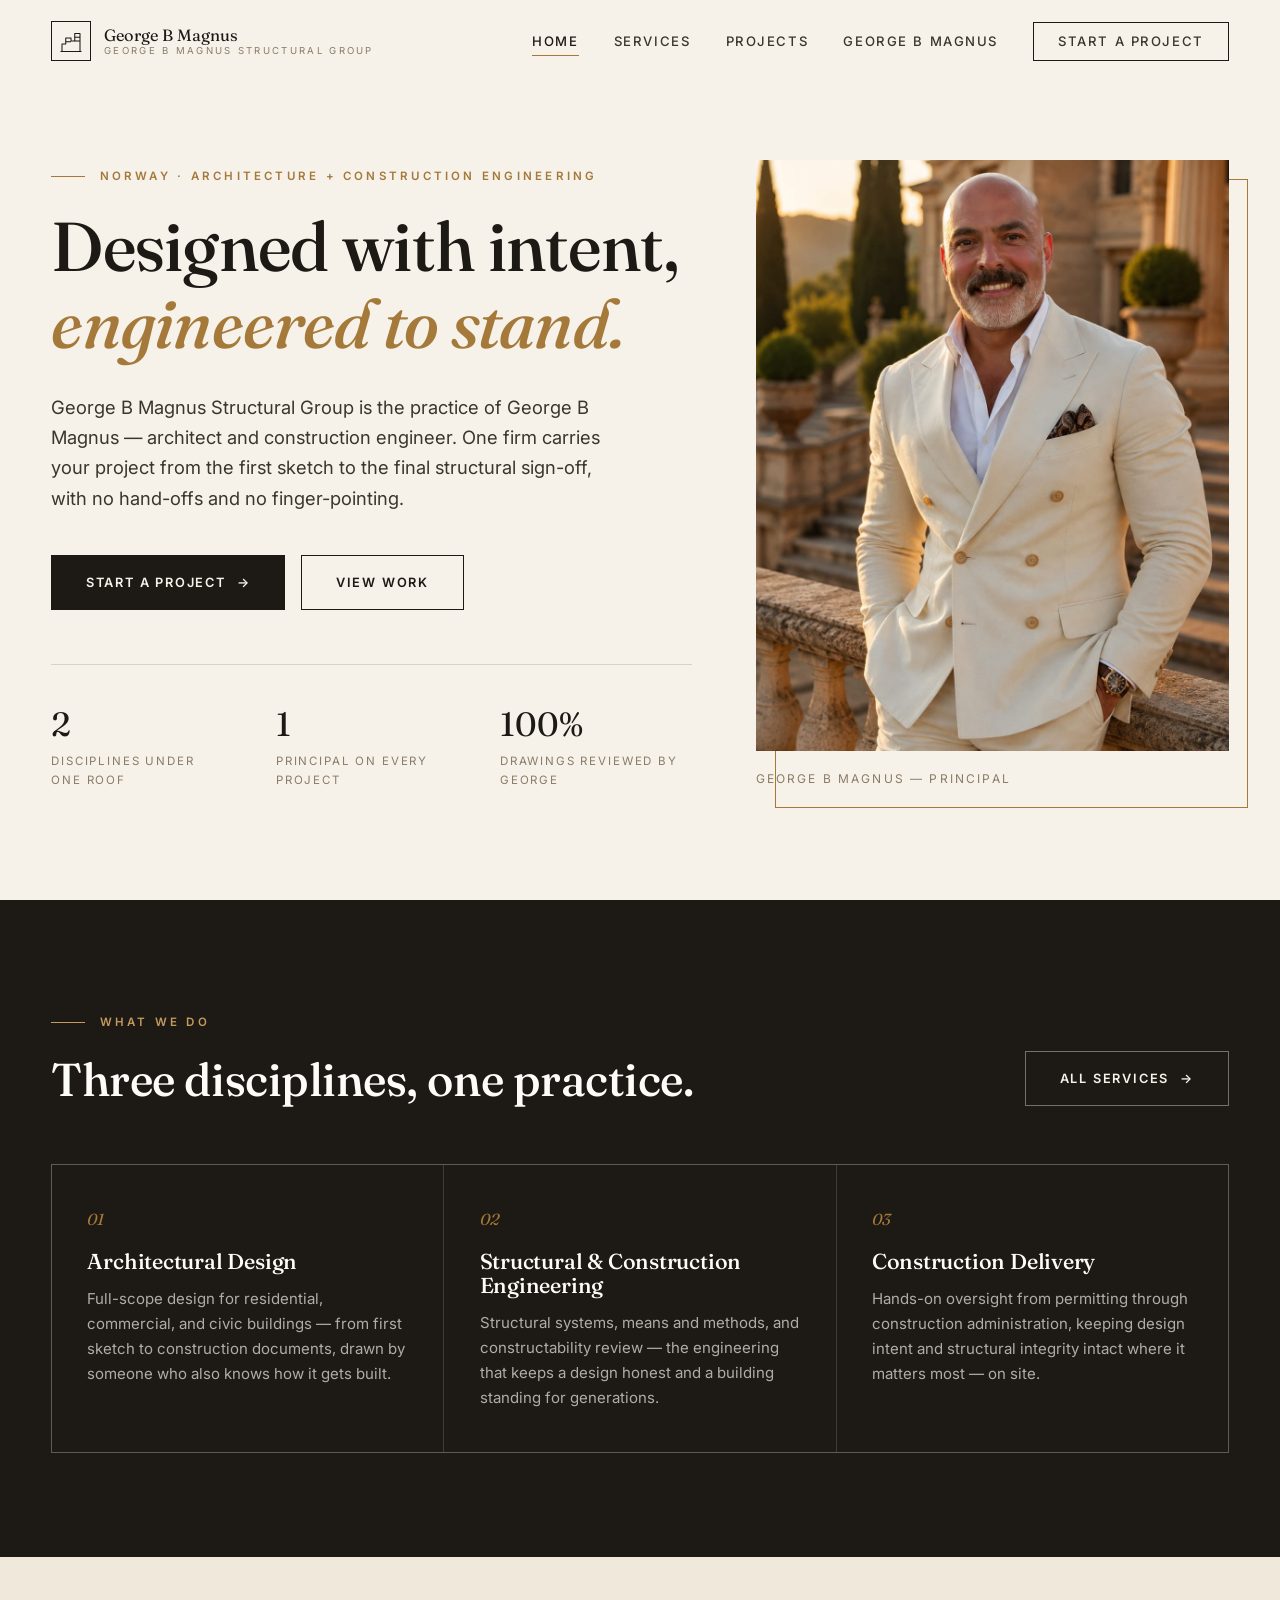
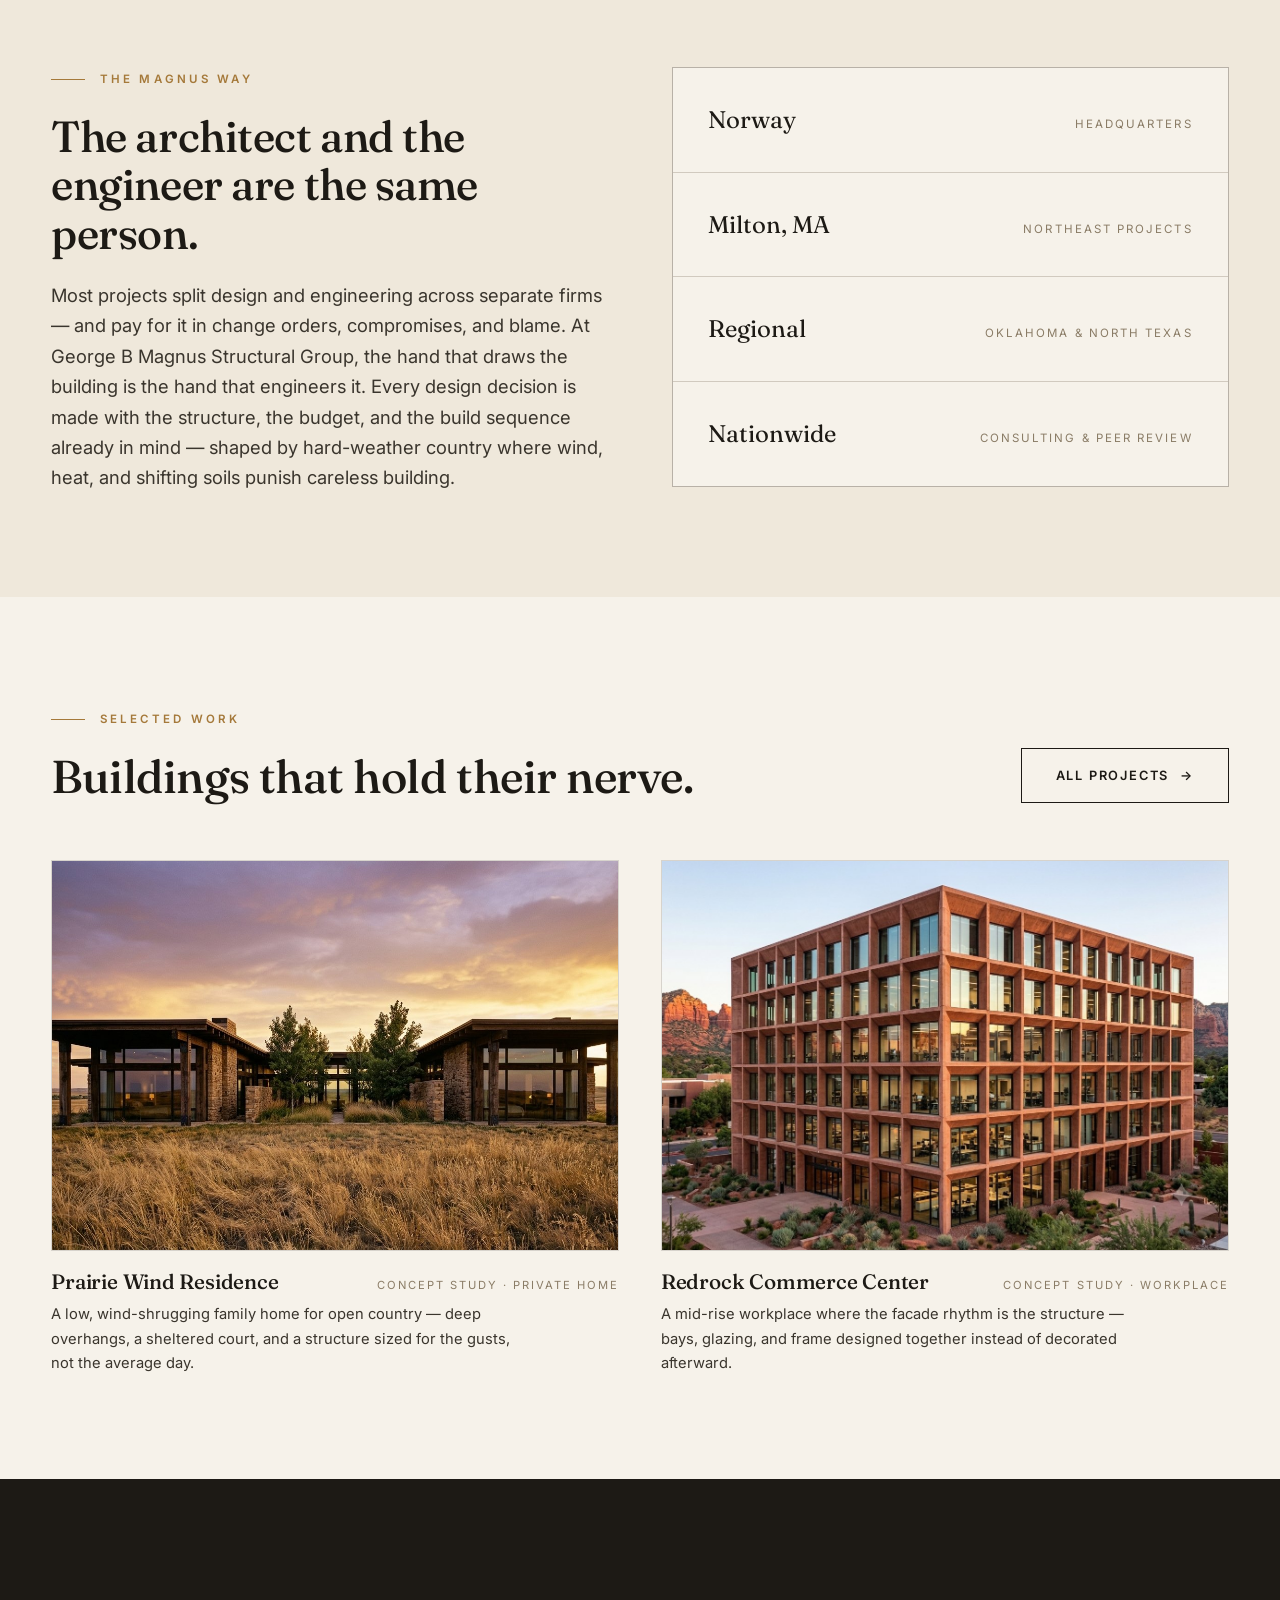
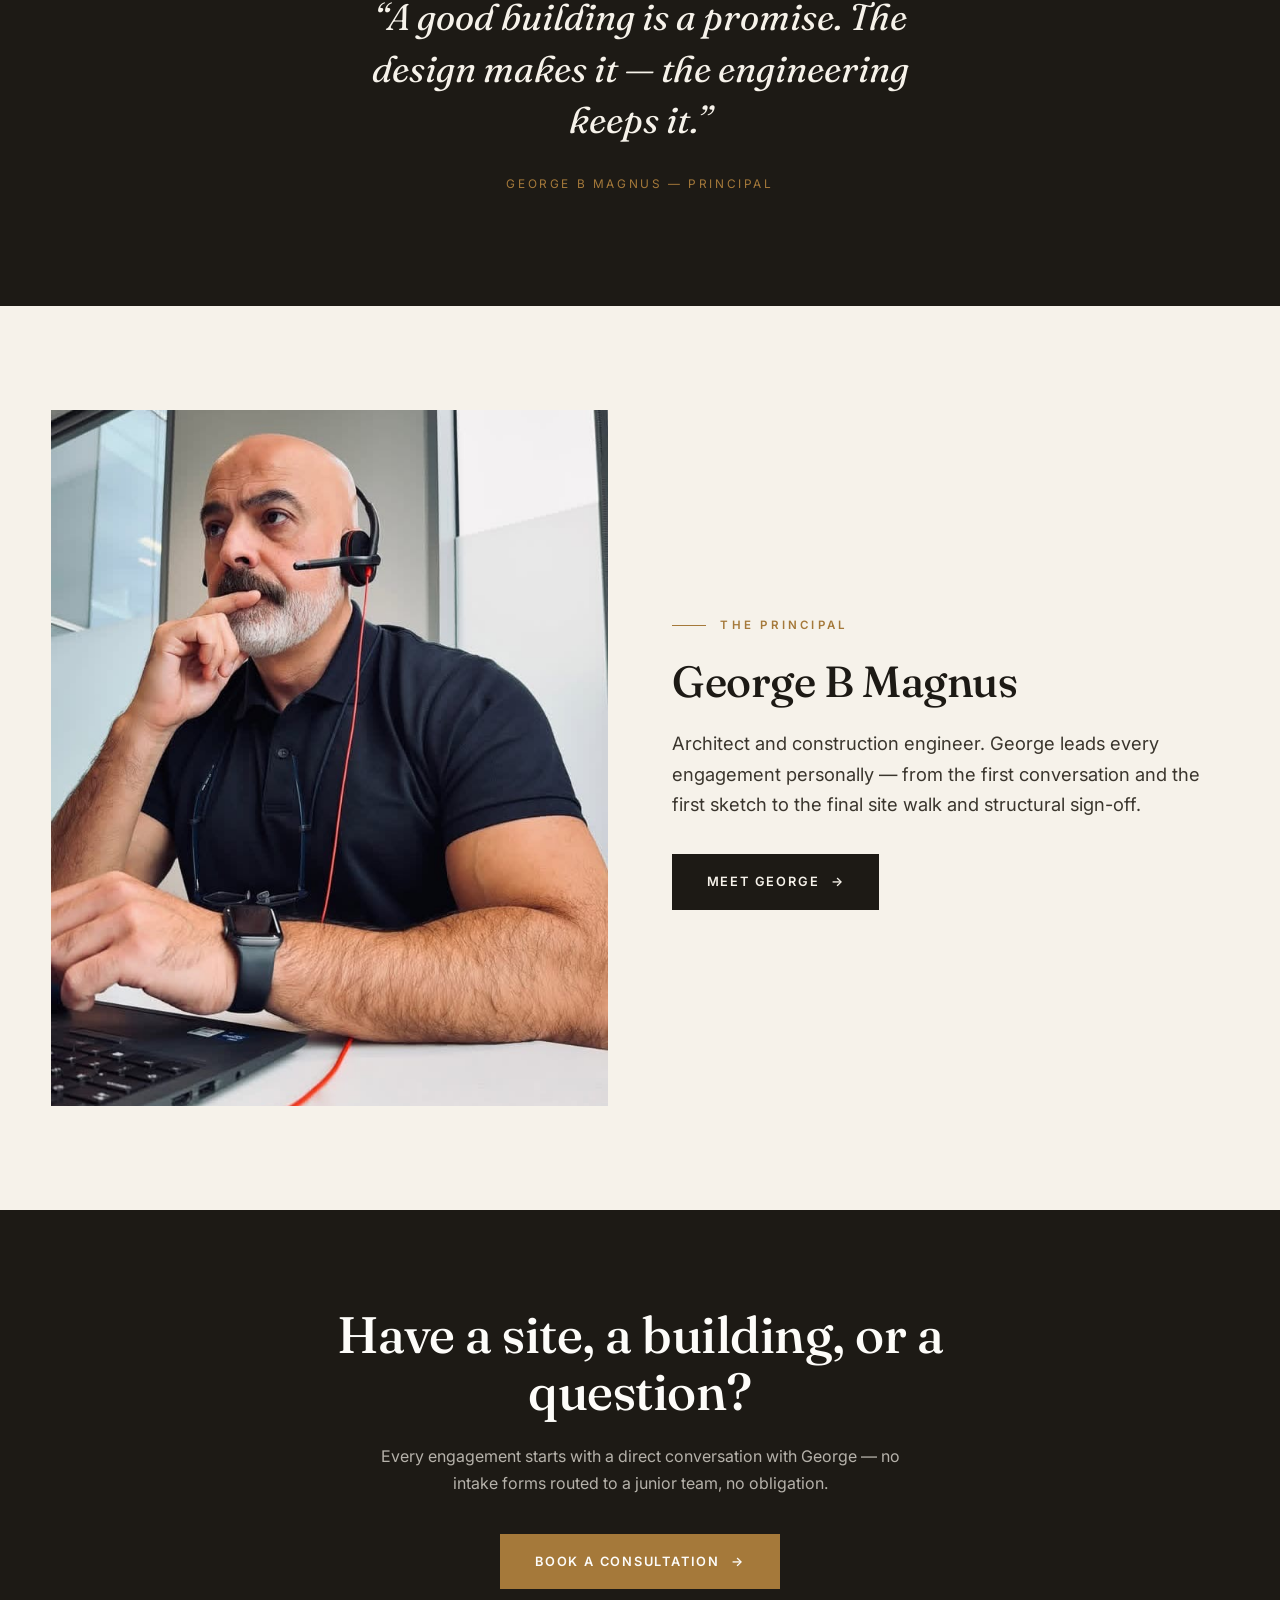
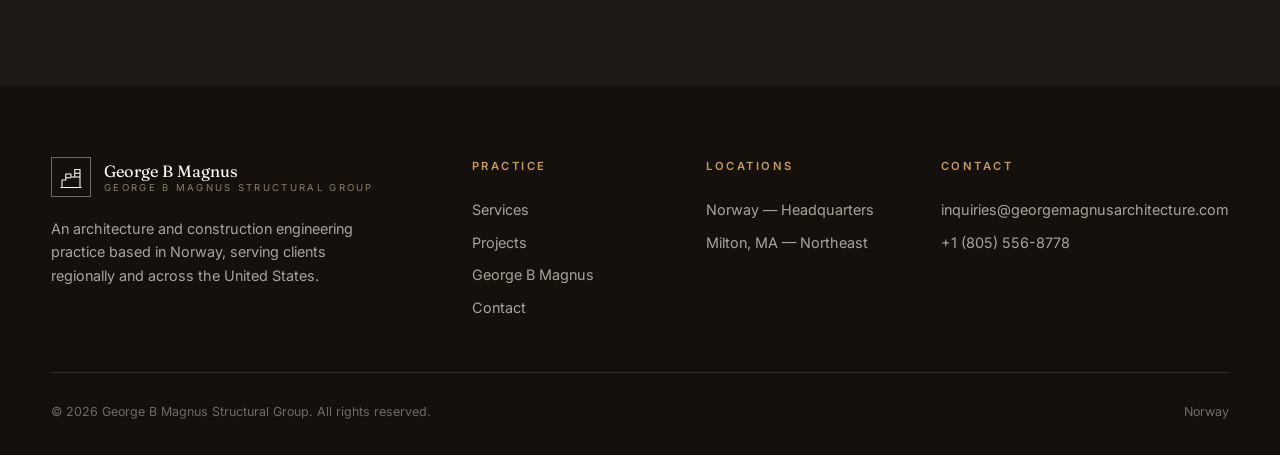
==== commit c183471e: "Update email domain to georgemagnusarchitecture.com and add Norway email Switch all site emails to @" ====
--- a/index.html
+++ b/index.html
@@ -205,7 +205,7 @@
           <h4>Contact</h4>
           <ul>
             <!-- PLACEHOLDER EMAIL: replace with the client's real business email before launch. -->
-            <li><a href="mailto:inquiries@georgebmagnus.com">inquiries@georgebmagnus.com</a></li>
+            <li><a href="mailto:inquiries@georgemagnusarchitecture.com">inquiries@georgemagnusarchitecture.com</a></li>
             <li><a href="tel:+18055568778">+1 (805) 556-8778</a></li>
           </ul>
         </div>
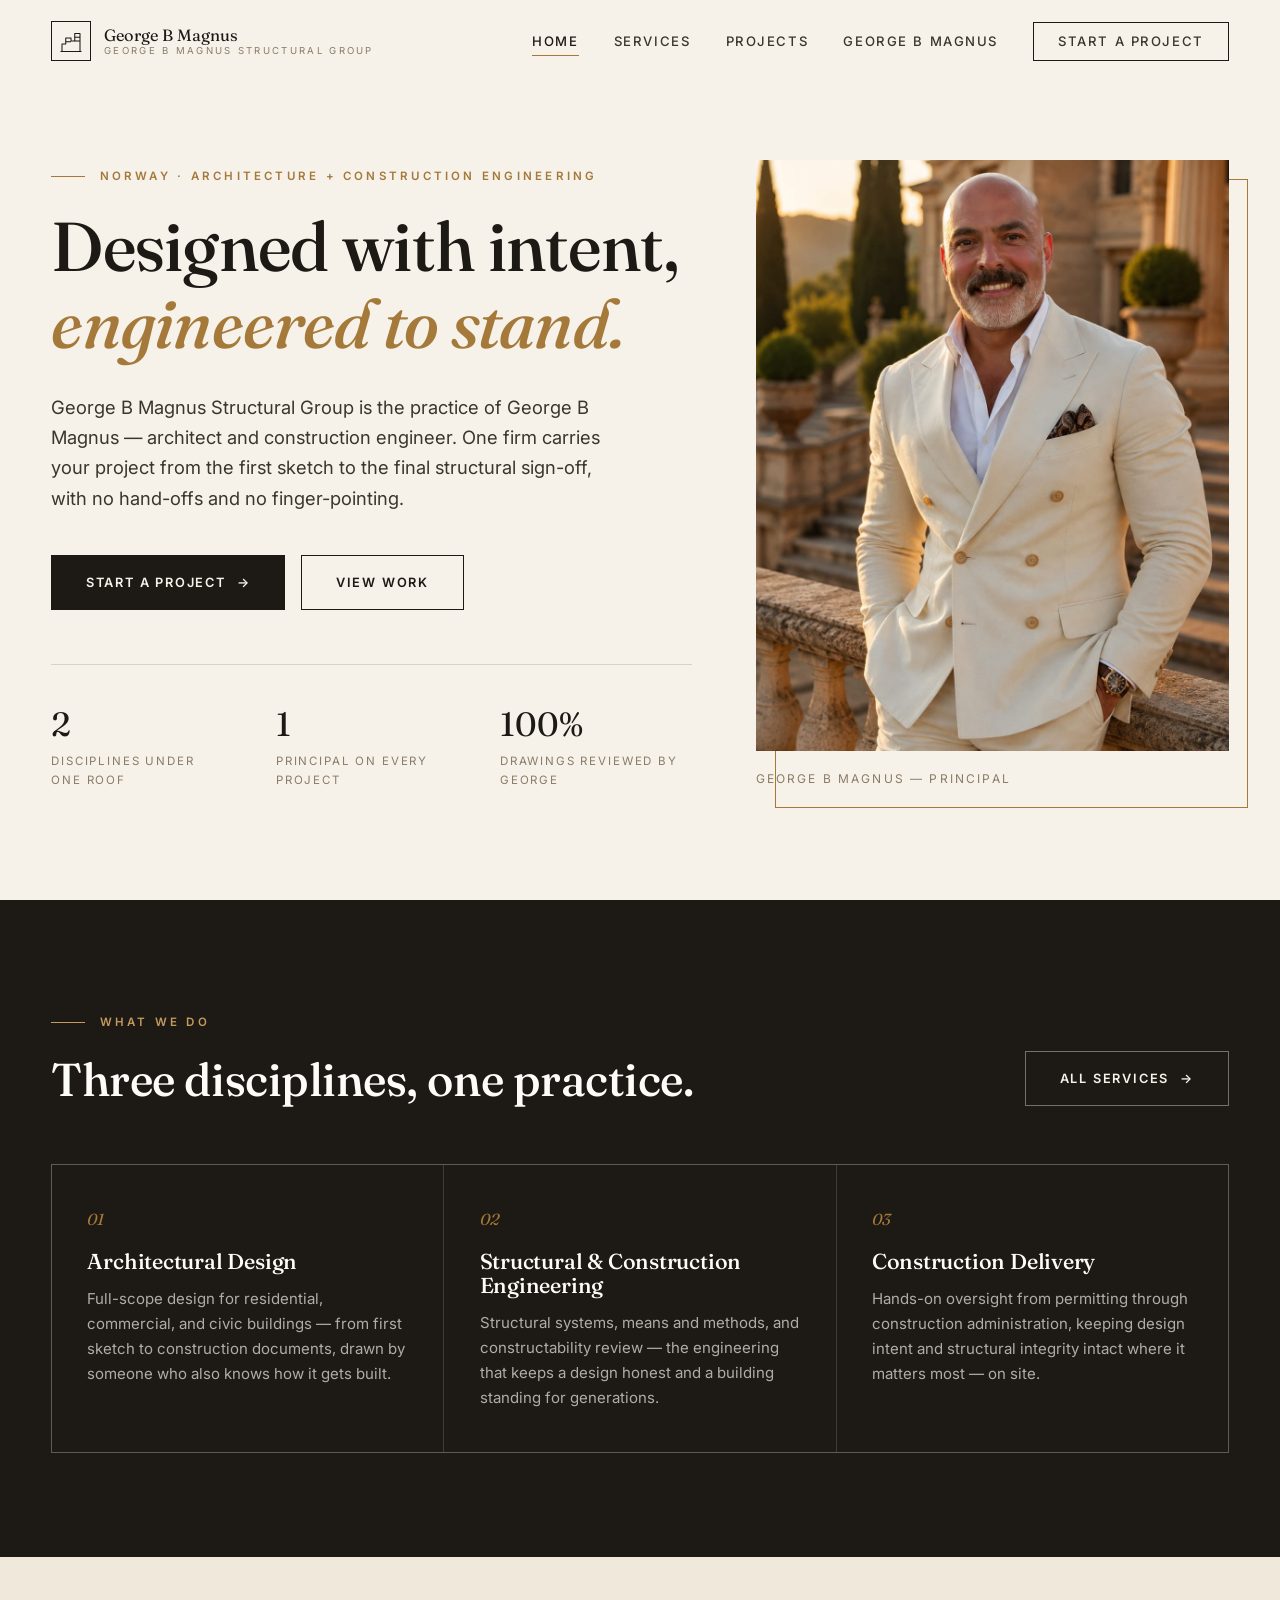
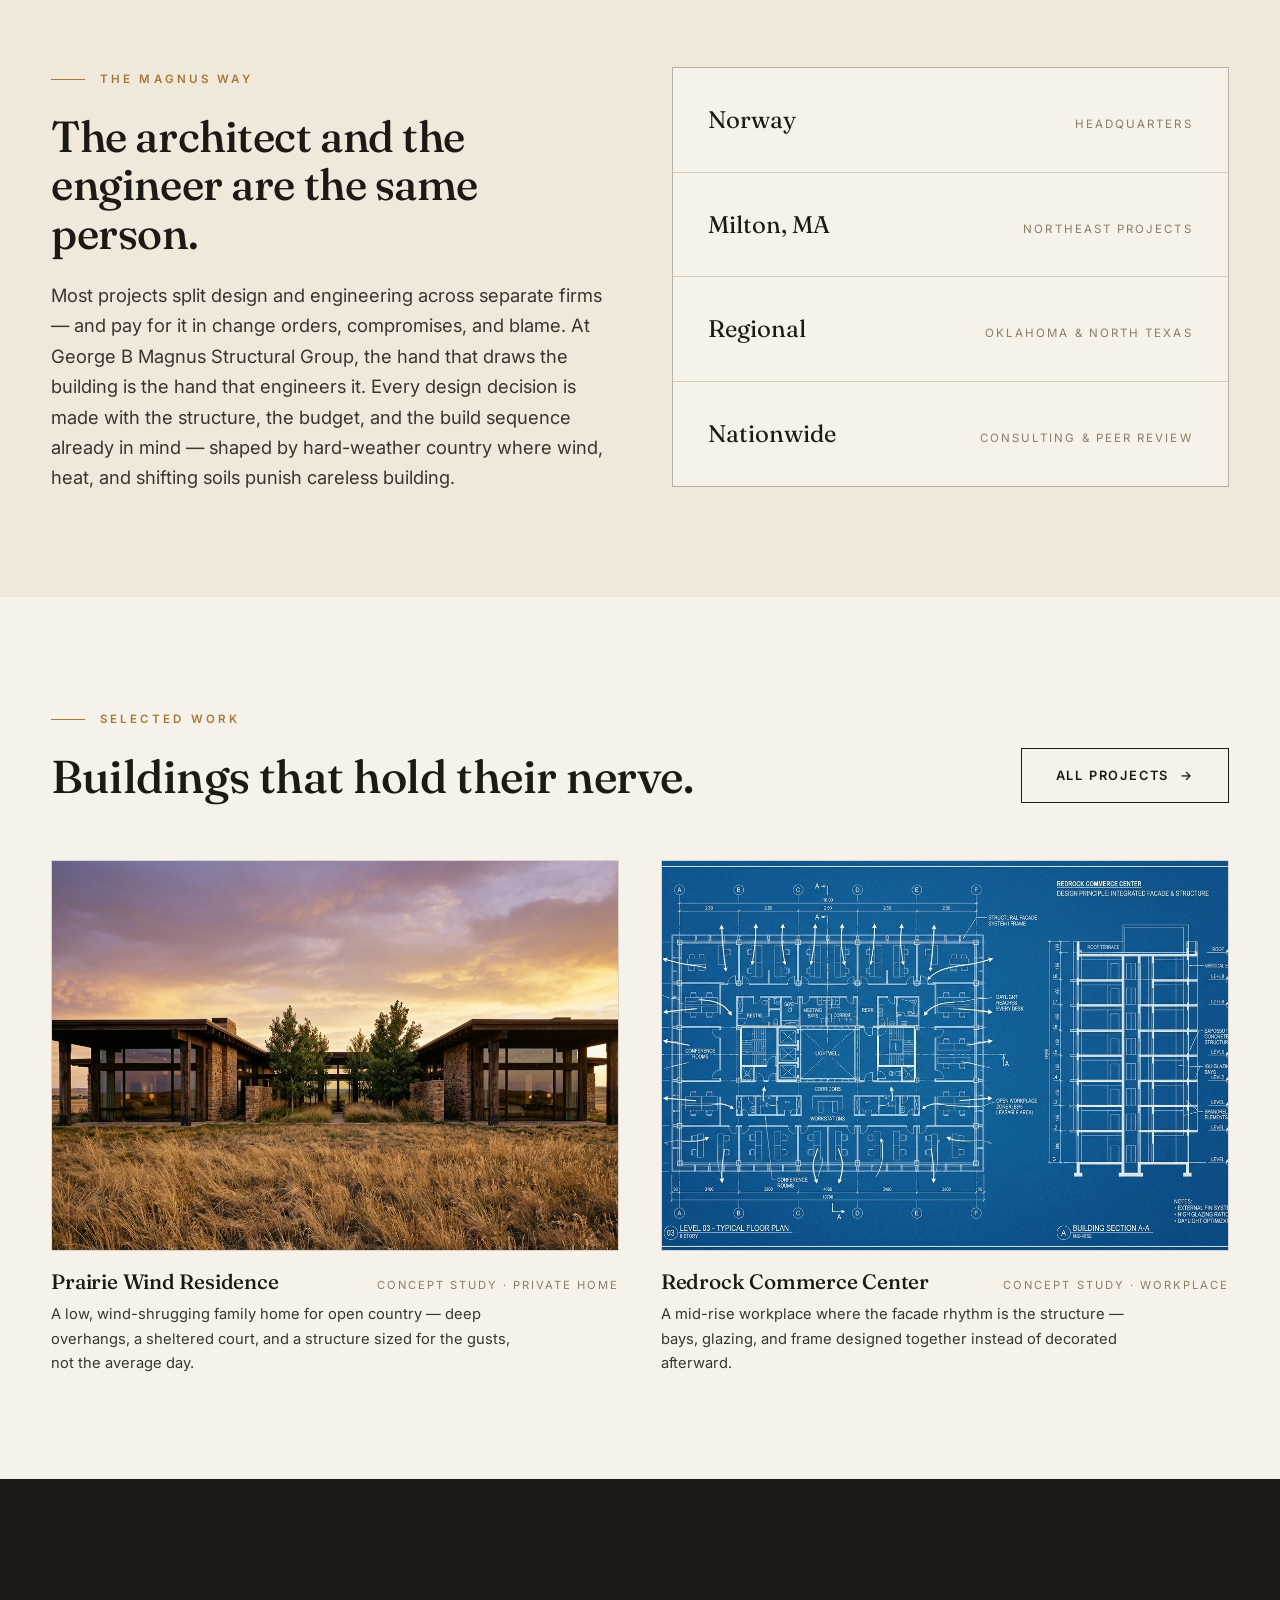
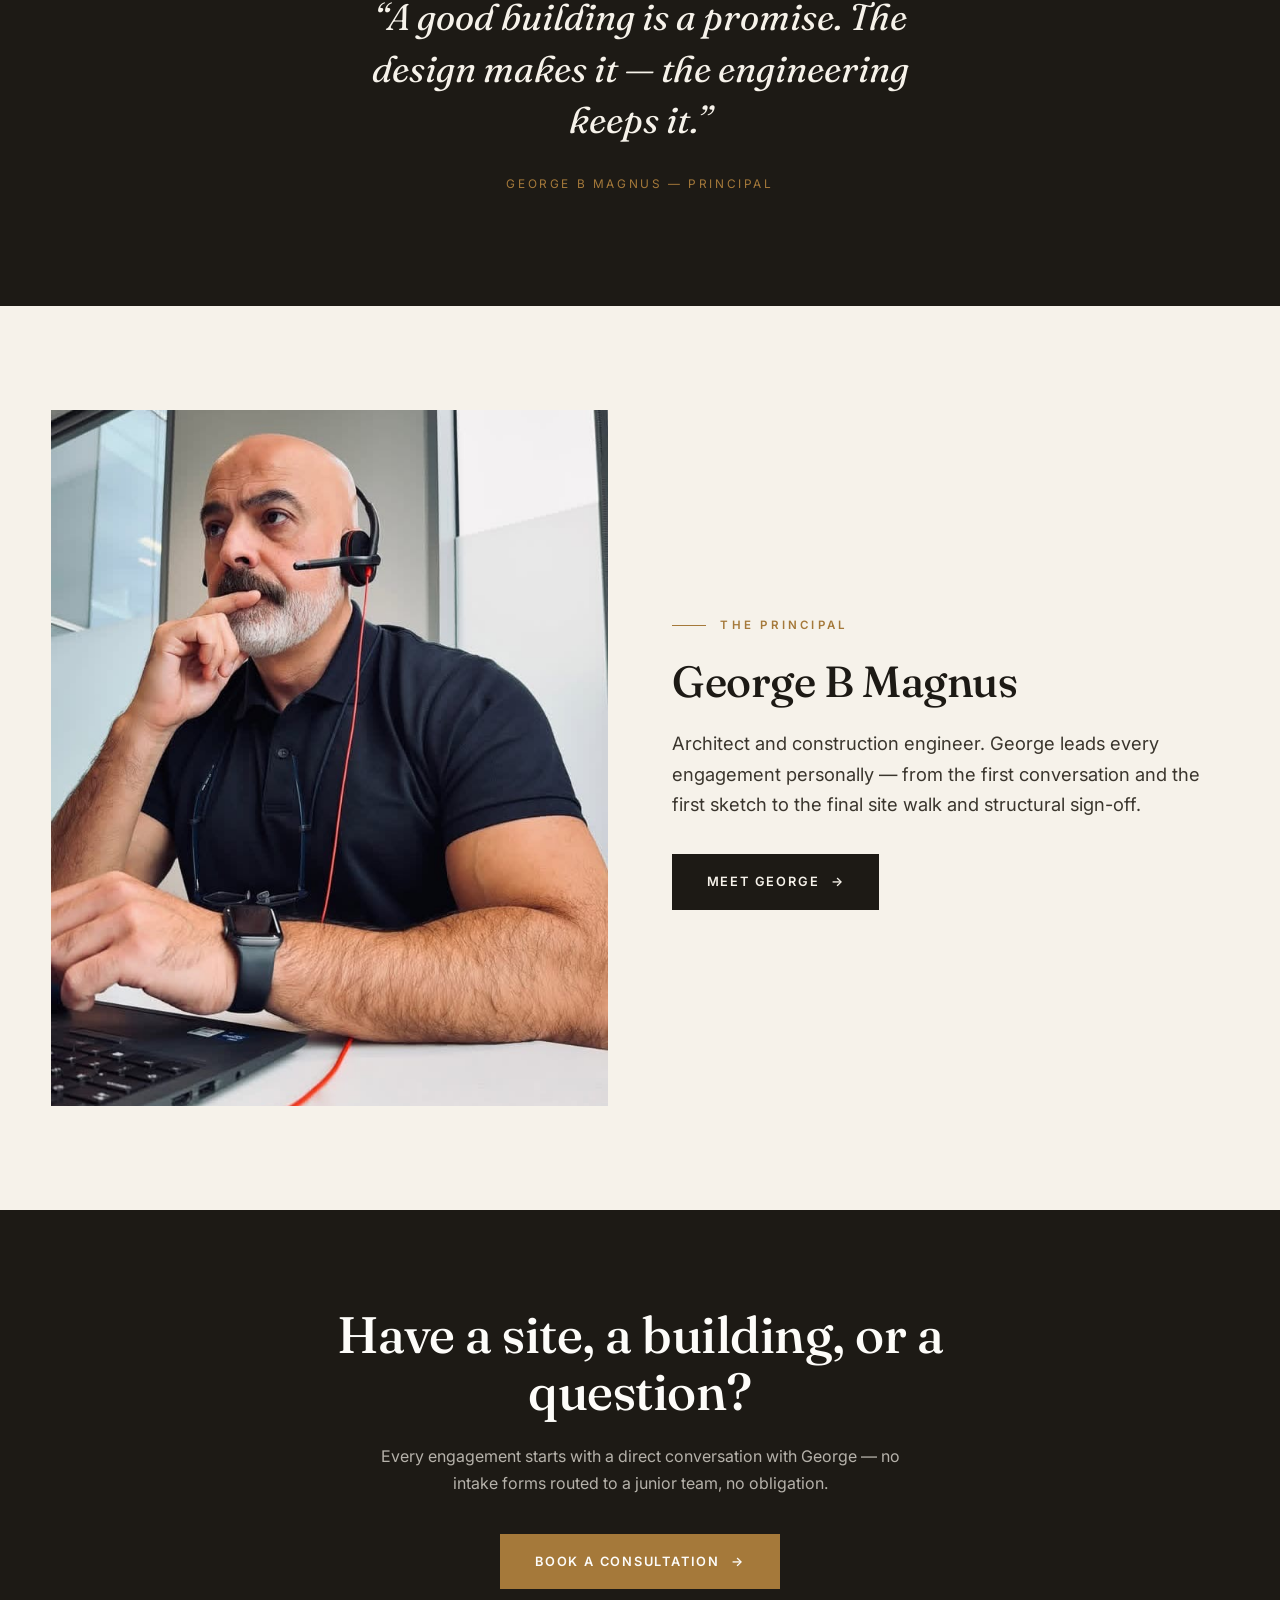
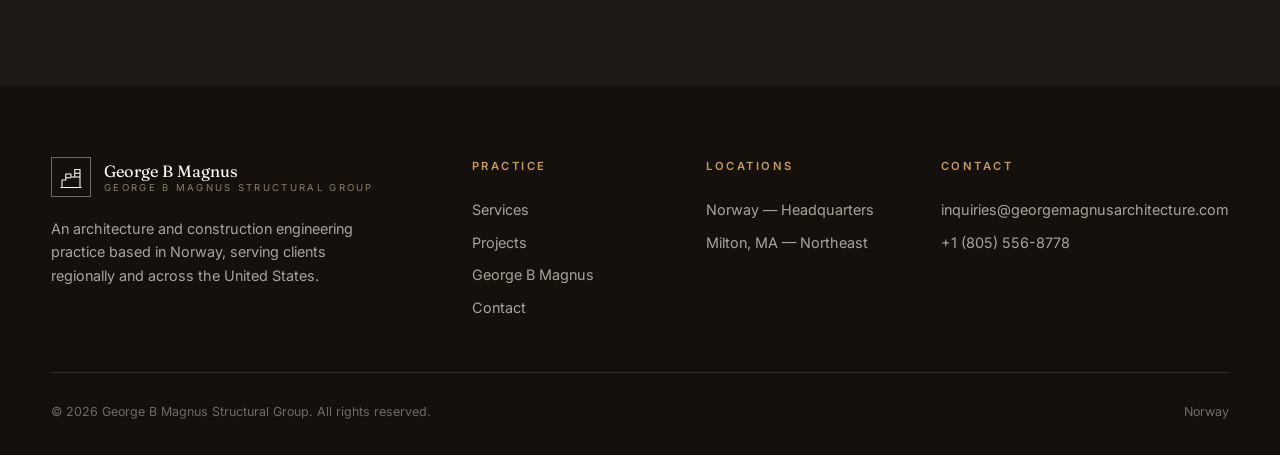
==== commit 0be813ac: "Replace project images with blueprint drawings Swap Redrock Commerce Center, Old Mill Works, and Gra" ====
--- a/index.html
+++ b/index.html
@@ -127,7 +127,7 @@
           </a>
           <a class="project-card reveal" href="projects.html">
             <div class="project-art">
-              <img src="assets/images/projects/redrock-commerce-center.jpg" alt="Concept visualization of the Redrock Commerce Center — an office building with a deep concrete window grid against red rock hills" loading="lazy" />
+              <img src="assets/images/projects/redrock-commerce-center.jpg" alt="Architectural blueprint of the Redrock Commerce Center — typical floor plan and building section showing an integrated facade and structure with daylight optimization" loading="lazy" />
             </div>
             <div class="project-meta"><h3>Redrock Commerce Center</h3><span class="tag">Concept Study · Workplace</span></div>
             <p class="project-desc">A mid-rise workplace where the facade rhythm is the structure — bays, glazing, and frame designed together instead of decorated afterward.</p>
